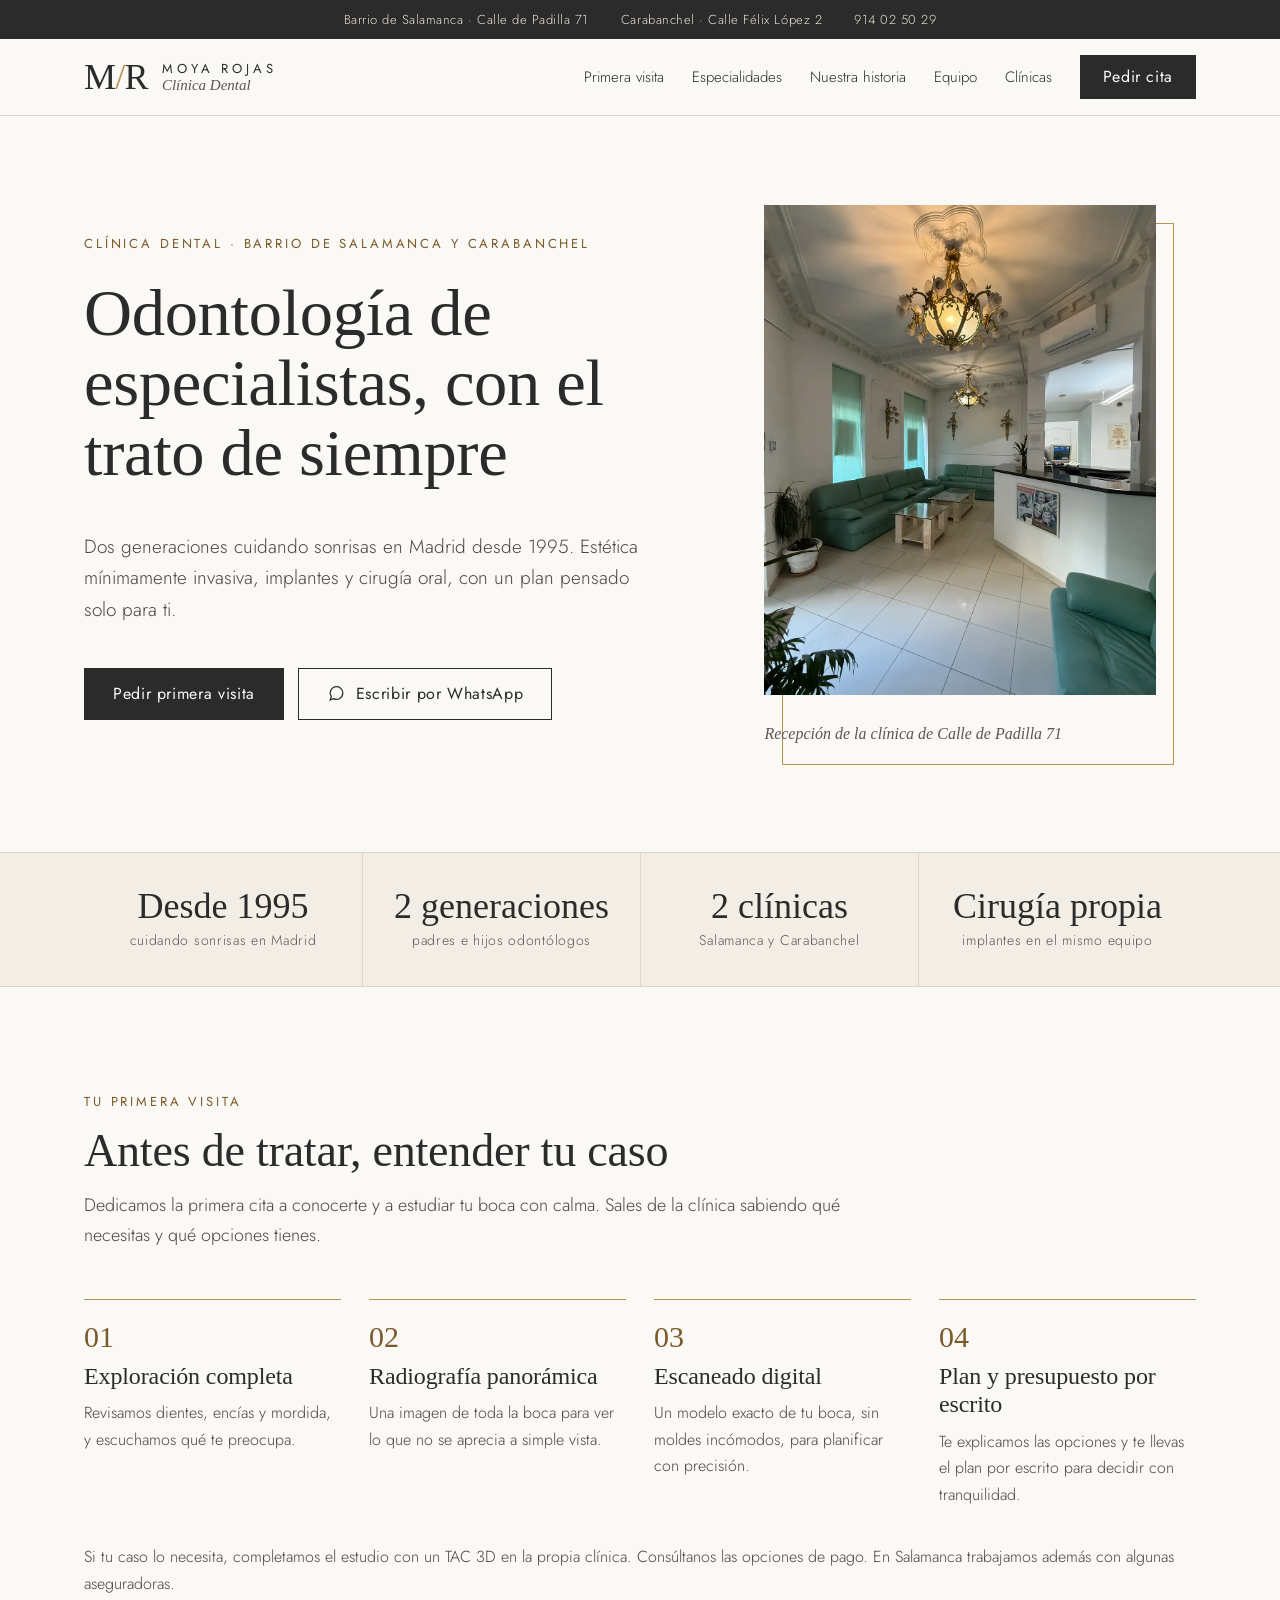
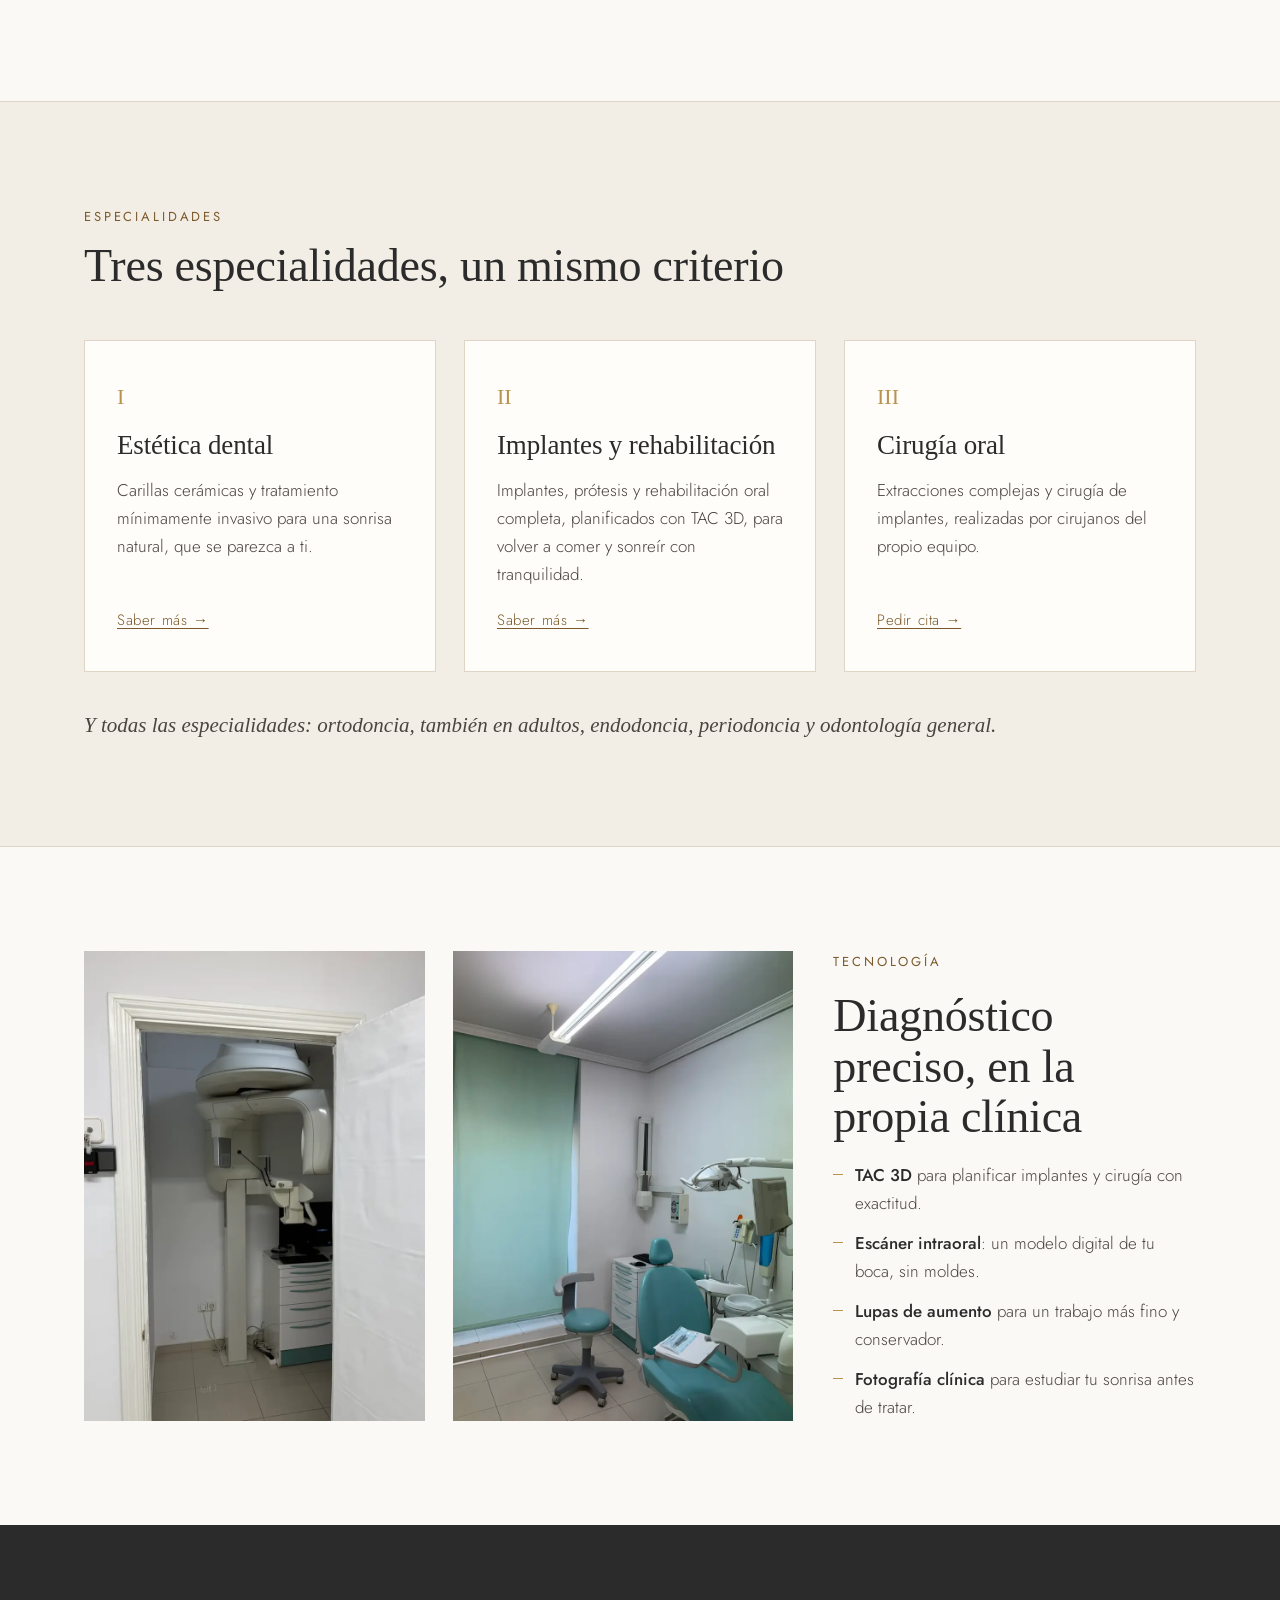
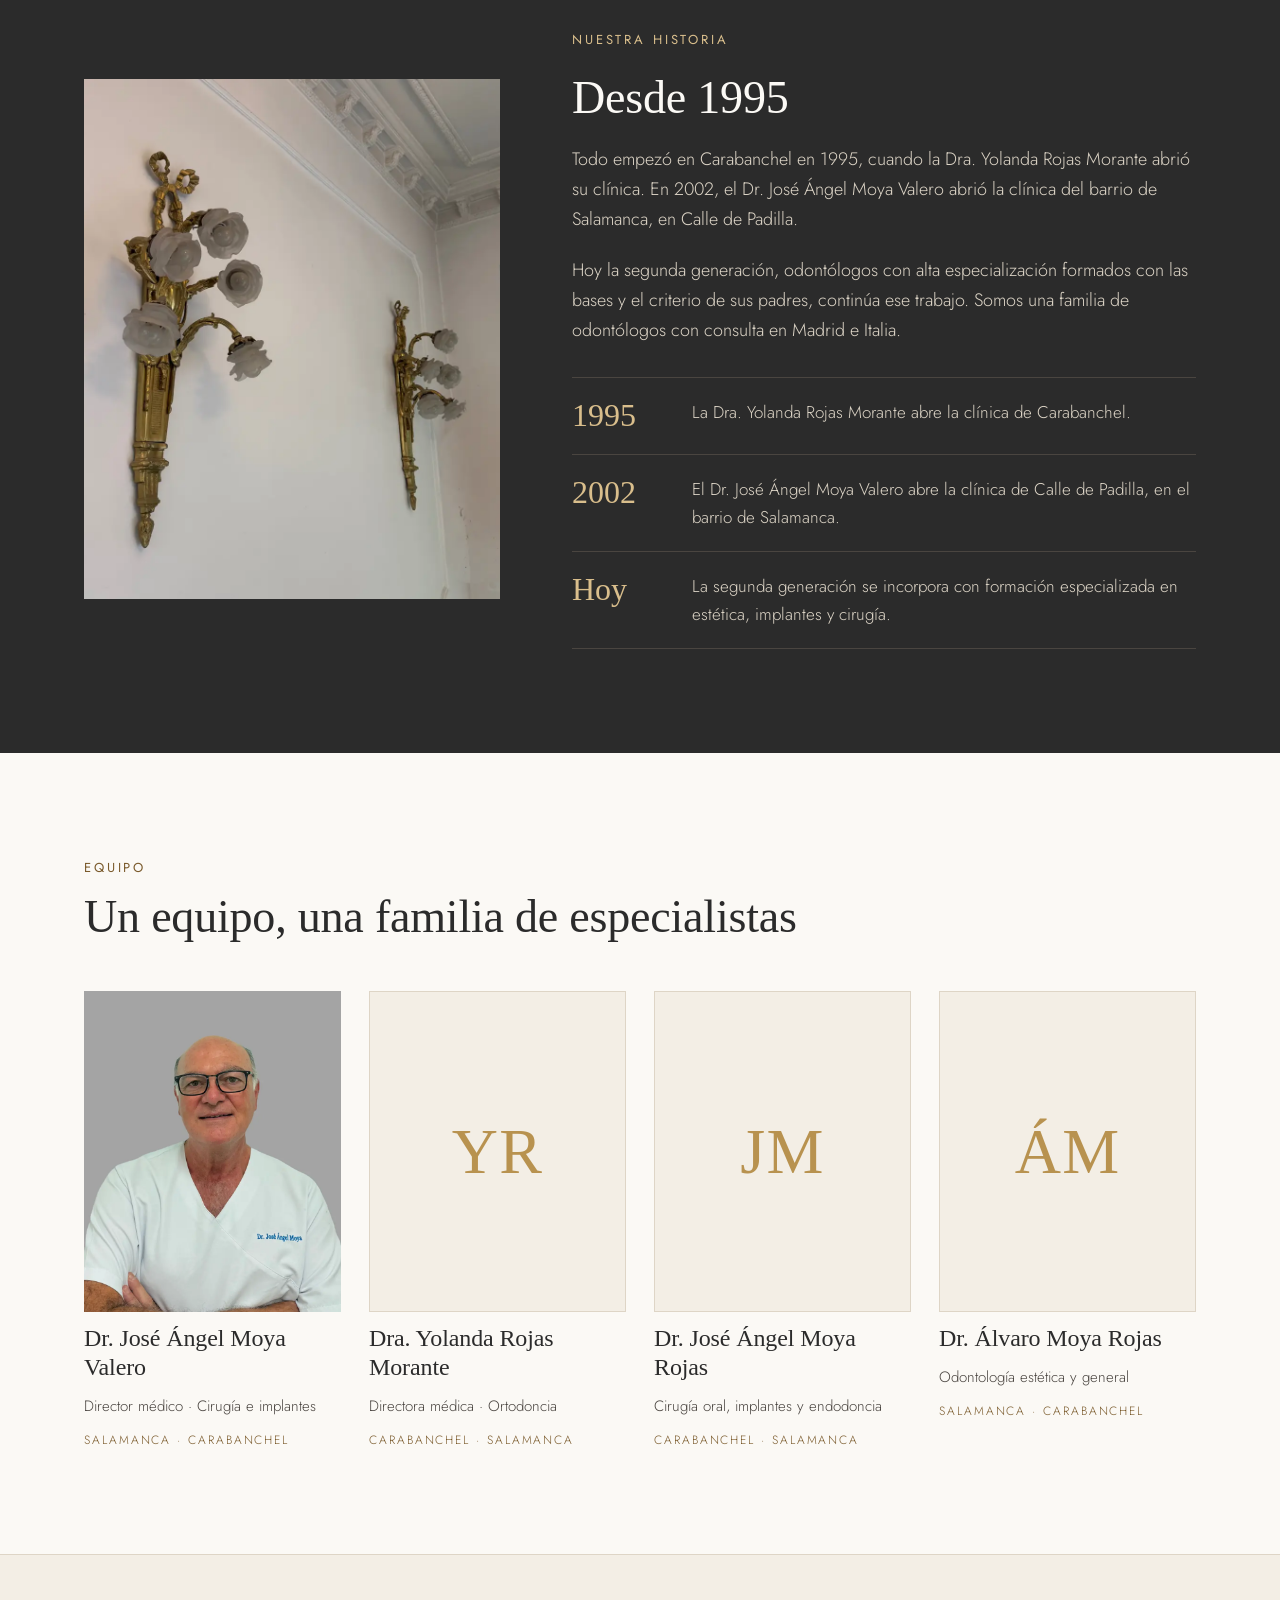
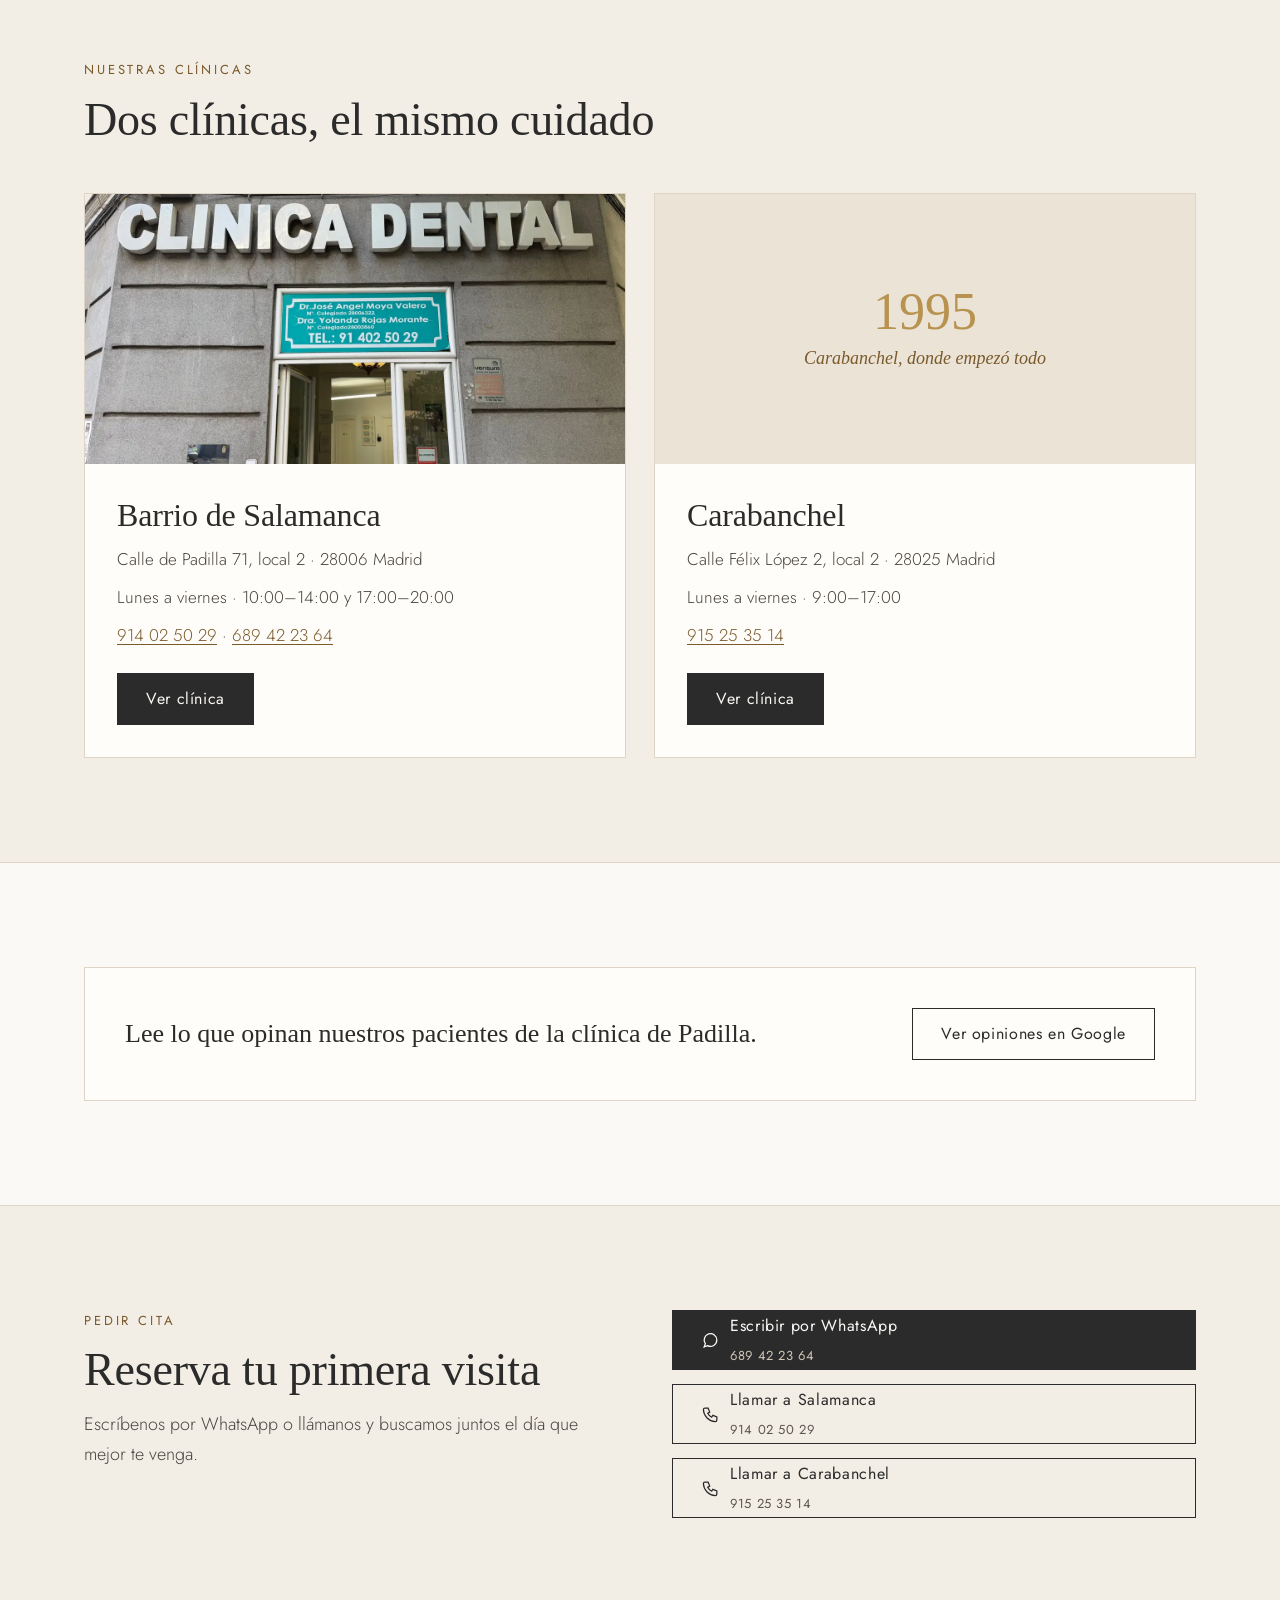
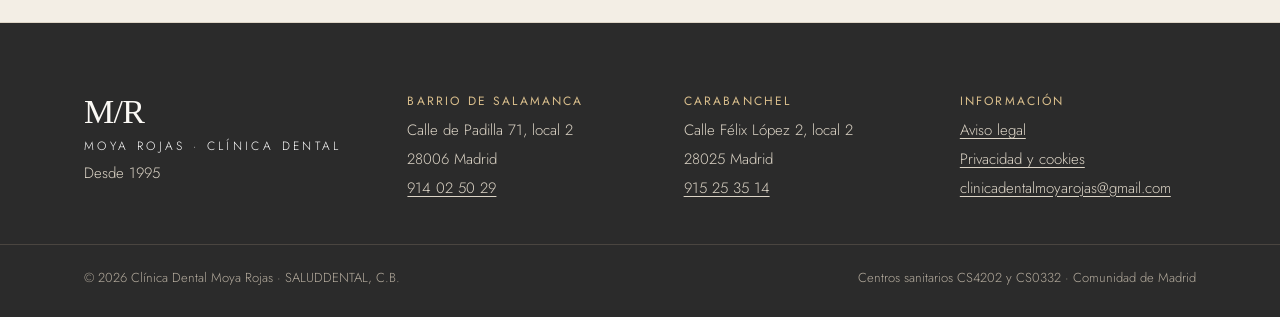
==== index.html @ 5760cc56 "Web estática de Clínica Dental Moya Rojas Portada, páginas de Salamanca y Carabanchel, aviso legal y" ====
<!doctype html>
<html lang="es">
<head>
<meta charset="utf-8">
<meta name="viewport" content="width=device-width, initial-scale=1">
<title>Clínica Dental Moya Rojas · Dentistas en el barrio de Salamanca y Carabanchel desde 1995</title>
<meta name="description" content="Clínica dental familiar en Madrid desde 1995. Estética dental mínimamente invasiva, carillas cerámicas, implantes, cirugía oral y ortodoncia también en adultos. Clínicas en Calle de Padilla 71 (barrio de Salamanca) y Calle Félix López 2 (Carabanchel).">
<link rel="canonical" href="https://www.clinicadentalmoyarojas.com/">
<meta property="og:type" content="website">
<meta property="og:title" content="Clínica Dental Moya Rojas · Desde 1995">
<meta property="og:description" content="Odontología de especialistas, con el trato de siempre. Barrio de Salamanca y Carabanchel.">
<meta property="og:image" content="https://www.clinicadentalmoyarojas.com/img/salon-padilla.webp">
<meta property="og:locale" content="es_ES">
<meta name="theme-color" content="#2B2B2B">
<link rel="icon" href="/favicon.svg" type="image/svg+xml">
<link rel="preconnect" href="https://fonts.bunny.net">
<link rel="stylesheet" href="https://fonts.bunny.net/css?family=cormorant-garamond:500,500i,600|jost:300,400,500&display=swap">
<link rel="stylesheet" href="/assets/styles.css">
<script type="application/ld+json">
{
  "@context": "https://schema.org",
  "@type": "Organization",
  "name": "Clínica Dental Moya Rojas",
  "url": "https://www.clinicadentalmoyarojas.com/",
  "email": "clinicadentalmoyarojas@gmail.com",
  "foundingDate": "1995",
  "subOrganization": [
    {
      "@type": "Dentist",
      "name": "Clínica Dental Moya Rojas · Barrio de Salamanca",
      "url": "https://www.clinicadentalmoyarojas.com/clinica-barrio-salamanca/",
      "telephone": "+34914025029",
      "address": { "@type": "PostalAddress", "streetAddress": "Calle de Padilla 71, local 2", "postalCode": "28006", "addressLocality": "Madrid", "addressCountry": "ES" },
      "openingHours": ["Mo-Fr 10:00-14:00", "Mo-Fr 17:00-20:00"]
    },
    {
      "@type": "Dentist",
      "name": "Clínica Dental Moya Rojas · Carabanchel",
      "url": "https://www.clinicadentalmoyarojas.com/clinica-carabanchel/",
      "telephone": "+34915253514",
      "address": { "@type": "PostalAddress", "streetAddress": "Calle Félix López 2, local 2", "postalCode": "28025", "addressLocality": "Madrid", "addressCountry": "ES" },
      "openingHours": "Mo-Fr 09:00-17:00"
    }
  ]
}
</script>
</head>
<body>
<a class="skip" href="#contenido">Saltar al contenido</a>

<div class="topbar">
  <div class="wrap">
    <span>Barrio de Salamanca · Calle de Padilla 71</span>
    <span>Carabanchel · Calle Félix López 2</span>
    <a href="tel:+34914025029">914 02 50 29</a>
  </div>
</div>

<header class="header">
  <div class="wrap">
    <a class="brand" href="/" aria-label="Clínica Dental Moya Rojas, inicio">
      <span class="brand__mono">M<span>/</span>R</span>
      <span class="brand__txt"><span class="brand__name">MOYA ROJAS</span><span class="brand__sub">Clínica Dental</span></span>
    </a>
    <button class="nav-toggle" aria-expanded="false" aria-controls="menu" aria-label="Abrir menú">
      <svg viewBox="0 0 24 24" fill="none" stroke="currentColor" stroke-width="1.6" aria-hidden="true"><path d="M3 7h18M3 12h18M3 17h18"/></svg>
    </button>
    <nav class="nav" id="menu" aria-label="Principal">
      <a href="#primera-visita">Primera visita</a>
      <a href="#especialidades">Especialidades</a>
      <a href="#historia">Nuestra historia</a>
      <a href="#equipo">Equipo</a>
      <a href="#clinicas">Clínicas</a>
      <a class="btn btn--dark" href="#cita">Pedir cita</a>
    </nav>
  </div>
</header>

<main id="contenido">

<section class="hero">
  <div class="wrap">
    <div class="hero__txt">
      <span class="eyebrow">Clínica dental · Barrio de Salamanca y Carabanchel</span>
      <h1>Odontología de especialistas, con el trato de siempre</h1>
      <p class="lead">Dos generaciones cuidando sonrisas en Madrid desde 1995. Estética mínimamente invasiva, implantes y cirugía oral, con un plan pensado solo para ti.</p>
      <div class="btns">
        <a class="btn btn--dark" href="#cita">Pedir primera visita</a>
        <a class="btn btn--line" href="https://wa.me/34689422364?text=Hola%2C%20quer%C3%ADa%20pedir%20cita%20en%20la%20cl%C3%ADnica." rel="noopener">
          <svg viewBox="0 0 24 24" fill="none" stroke="currentColor" stroke-width="1.6" aria-hidden="true"><path d="M20 11.5a8 8 0 0 1-11.8 7L4 20l1.5-4A8 8 0 1 1 20 11.5z"/></svg>
          Escribir por WhatsApp</a>
      </div>
    </div>
    <figure class="hero__img">
      <img src="/img/salon-padilla.webp" width="1100" height="1375" alt="Salón de espera de la clínica de Calle de Padilla, con molduras y lámpara de araña" fetchpriority="high">
      <figcaption>Recepción de la clínica de Calle de Padilla 71</figcaption>
    </figure>
  </div>
</section>

<section class="cifras" aria-label="La clínica en cifras">
  <ul>
    <li><strong>Desde 1995</strong><span>cuidando sonrisas en Madrid</span></li>
    <li><strong>2 generaciones</strong><span>padres e hijos odontólogos</span></li>
    <li><strong>2 clínicas</strong><span>Salamanca y Carabanchel</span></li>
    <li><strong>Cirugía propia</strong><span>implantes en el mismo equipo</span></li>
  </ul>
</section>

<section class="section" id="primera-visita">
  <div class="wrap">
    <div class="section-head">
      <span class="eyebrow">Tu primera visita</span>
      <h2>Antes de tratar, entender tu caso</h2>
      <p>Dedicamos la primera cita a conocerte y a estudiar tu boca con calma. Sales de la clínica sabiendo qué necesitas y qué opciones tienes.</p>
    </div>
    <ol class="pasos">
      <li><span class="num">01</span><h3>Exploración completa</h3><p>Revisamos dientes, encías y mordida, y escuchamos qué te preocupa.</p></li>
      <li><span class="num">02</span><h3>Radiografía panorámica</h3><p>Una imagen de toda la boca para ver lo que no se aprecia a simple vista.</p></li>
      <li><span class="num">03</span><h3>Escaneado digital</h3><p>Un modelo exacto de tu boca, sin moldes incómodos, para planificar con precisión.</p></li>
      <li><span class="num">04</span><h3>Plan y presupuesto por escrito</h3><p>Te explicamos las opciones y te llevas el plan por escrito para decidir con tranquilidad.</p></li>
    </ol>
    <p class="nota">Si tu caso lo necesita, completamos el estudio con un TAC 3D en la propia clínica. Consúltanos las opciones de pago. En Salamanca trabajamos además con algunas aseguradoras.</p>
  </div>
</section>

<section class="section section--crema" id="especialidades">
  <div class="wrap">
    <div class="section-head">
      <span class="eyebrow">Especialidades</span>
      <h2>Tres especialidades, un mismo criterio</h2>
    </div>
    <div class="cards">
      <article class="card">
        <span class="card__roman">I</span>
        <h3>Estética dental</h3>
        <p>Carillas cerámicas y tratamiento mínimamente invasivo para una sonrisa natural, que se parezca a ti.</p>
        <a href="/clinica-barrio-salamanca/#especialidades">Saber más →</a>
      </article>
      <article class="card">
        <span class="card__roman">II</span>
        <h3>Implantes y rehabilitación</h3>
        <p>Implantes, prótesis y rehabilitación oral completa, planificados con TAC 3D, para volver a comer y sonreír con tranquilidad.</p>
        <a href="/clinica-carabanchel/#tratamientos">Saber más →</a>
      </article>
      <article class="card">
        <span class="card__roman">III</span>
        <h3>Cirugía oral</h3>
        <p>Extracciones complejas y cirugía de implantes, realizadas por cirujanos del propio equipo.</p>
        <a href="#cita">Pedir cita →</a>
      </article>
    </div>
    <p class="mas">Y todas las especialidades: ortodoncia, también en adultos, endodoncia, periodoncia y odontología general.</p>
  </div>
</section>

<section class="section" aria-labelledby="tecno-t">
  <div class="wrap tecno">
    <img src="/img/radiologia.webp" width="900" height="1100" alt="Sala de radiología con el equipo de TAC y radiografía panorámica" loading="lazy">
    <img src="/img/gabinete-1.webp" width="900" height="1100" alt="Gabinete dental de la clínica" loading="lazy">
    <div class="tecno__txt">
      <span class="eyebrow">Tecnología</span>
      <h2 id="tecno-t">Diagnóstico preciso, en la propia clínica</h2>
      <ul>
        <li><strong>TAC 3D</strong> para planificar implantes y cirugía con exactitud.</li>
        <li><strong>Escáner intraoral</strong>: un modelo digital de tu boca, sin moldes.</li>
        <li><strong>Lupas de aumento</strong> para un trabajo más fino y conservador.</li>
        <li><strong>Fotografía clínica</strong> para estudiar tu sonrisa antes de tratar.</li>
      </ul>
    </div>
  </div>
</section>

<section class="section section--oscura" id="historia">
  <div class="wrap historia">
    <img src="/img/apliques-laton.webp" width="900" height="1100" alt="Apliques de latón en las paredes de la clínica de Padilla" loading="lazy">
    <div class="historia__txt">
      <span class="eyebrow">Nuestra historia</span>
      <h2>Desde 1995</h2>
      <p>Todo empezó en Carabanchel en 1995, cuando la Dra. Yolanda Rojas Morante abrió su clínica. En 2002, el Dr. José Ángel Moya Valero abrió la clínica del barrio de Salamanca, en Calle de Padilla.</p>
      <p>Hoy la segunda generación, odontólogos con alta especialización formados con las bases y el criterio de sus padres, continúa ese trabajo. Somos una familia de odontólogos con consulta en Madrid e Italia.</p>
      <ol class="linea-tiempo">
        <li><b>1995</b><span>La Dra. Yolanda Rojas Morante abre la clínica de Carabanchel.</span></li>
        <li><b>2002</b><span>El Dr. José Ángel Moya Valero abre la clínica de Calle de Padilla, en el barrio de Salamanca.</span></li>
        <li><b>Hoy</b><span>La segunda generación se incorpora con formación especializada en estética, implantes y cirugía.</span></li>
      </ol>
    </div>
  </div>
</section>

<section class="section" id="equipo">
  <div class="wrap">
    <div class="section-head">
      <span class="eyebrow">Equipo</span>
      <h2>Un equipo, una familia de especialistas</h2>
    </div>
    <div class="equipo">
      <article class="doctor">
        <img src="/img/dr-jose-angel-moya-valero.webp" width="800" height="1000" alt="Dr. José Ángel Moya Valero" loading="lazy">
        <h3>Dr. José Ángel Moya Valero</h3>
        <p>Director médico · Cirugía e implantes</p>
        <span class="sede">Salamanca · Carabanchel</span>
      </article>
      <article class="doctor">
        <div class="mono" role="img" aria-label="Dra. Yolanda Rojas Morante">YR</div>
        <h3>Dra. Yolanda Rojas Morante</h3>
        <p>Directora médica · Ortodoncia</p>
        <span class="sede">Carabanchel · Salamanca</span>
      </article>
      <article class="doctor">
        <div class="mono" role="img" aria-label="Dr. José Ángel Moya Rojas">JM</div>
        <h3>Dr. José Ángel Moya Rojas</h3>
        <p>Cirugía oral, implantes y endodoncia</p>
        <span class="sede">Carabanchel · Salamanca</span>
      </article>
      <article class="doctor">
        <div class="mono" role="img" aria-label="Dr. Álvaro Moya Rojas">ÁM</div>
        <h3>Dr. Álvaro Moya Rojas</h3>
        <p>Odontología estética y general</p>
        <span class="sede">Salamanca · Carabanchel</span>
      </article>
    </div>
  </div>
</section>

<section class="section section--crema" id="clinicas">
  <div class="wrap">
    <div class="section-head">
      <span class="eyebrow">Nuestras clínicas</span>
      <h2>Dos clínicas, el mismo cuidado</h2>
    </div>
    <div class="clinicas">
      <article class="clinica">
        <img src="/img/fachada-padilla.webp" width="1300" height="650" alt="Fachada de la clínica de Calle de Padilla 71" loading="lazy">
        <div class="clinica__body">
          <h3>Barrio de Salamanca</h3>
          <p>Calle de Padilla 71, local 2 · 28006 Madrid</p>
          <p>Lunes a viernes · 10:00–14:00 y 17:00–20:00</p>
          <p><a href="tel:+34914025029">914 02 50 29</a> · <a href="tel:+34689422364">689 42 23 64</a></p>
          <div class="btns"><a class="btn btn--dark" href="/clinica-barrio-salamanca/">Ver clínica</a></div>
        </div>
      </article>
      <article class="clinica">
        <div class="clinica__ph" role="img" aria-label="Clínica de Carabanchel"><b>1995</b><span>Carabanchel, donde empezó todo</span></div>
        <div class="clinica__body">
          <h3>Carabanchel</h3>
          <p>Calle Félix López 2, local 2 · 28025 Madrid</p>
          <p>Lunes a viernes · 9:00–17:00</p>
          <p><a href="tel:+34915253514">915 25 35 14</a></p>
          <div class="btns"><a class="btn btn--dark" href="/clinica-carabanchel/">Ver clínica</a></div>
        </div>
      </article>
    </div>
  </div>
</section>

<section class="section" aria-labelledby="resenas-t">
  <div class="wrap">
    <div class="resenas">
      <p id="resenas-t">Lee lo que opinan nuestros pacientes de la clínica de Padilla.</p>
      <a class="btn btn--line" href="https://maps.app.goo.gl/qJwNN11t3bRtJZpa8" rel="noopener">Ver opiniones en Google</a>
    </div>
  </div>
</section>

<section class="section section--crema" id="cita">
  <div class="wrap cita">
    <div class="section-head" style="margin-bottom:0">
      <span class="eyebrow">Pedir cita</span>
      <h2>Reserva tu primera visita</h2>
      <p>Escríbenos por WhatsApp o llámanos y buscamos juntos el día que mejor te venga.</p>
    </div>
    <div class="cita__opciones">
      <a class="btn btn--dark" href="https://wa.me/34689422364?text=Hola%2C%20quer%C3%ADa%20pedir%20cita%20en%20la%20cl%C3%ADnica." rel="noopener">
        <svg viewBox="0 0 24 24" fill="none" stroke="currentColor" stroke-width="1.6" aria-hidden="true"><path d="M20 11.5a8 8 0 0 1-11.8 7L4 20l1.5-4A8 8 0 1 1 20 11.5z"/></svg>
        <span>Escribir por WhatsApp<small style="color:#CFC7B8">689 42 23 64</small></span></a>
      <a class="btn btn--line" href="tel:+34914025029">
        <svg viewBox="0 0 24 24" fill="none" stroke="currentColor" stroke-width="1.6" aria-hidden="true"><path d="M5 4h4l2 5-2.5 1.5a11 11 0 0 0 5 5L15 13l5 2v4a2 2 0 0 1-2 2A16 16 0 0 1 3 6a2 2 0 0 1 2-2"/></svg>
        <span>Llamar a Salamanca<small>914 02 50 29</small></span></a>
      <a class="btn btn--line" href="tel:+34915253514">
        <svg viewBox="0 0 24 24" fill="none" stroke="currentColor" stroke-width="1.6" aria-hidden="true"><path d="M5 4h4l2 5-2.5 1.5a11 11 0 0 0 5 5L15 13l5 2v4a2 2 0 0 1-2 2A16 16 0 0 1 3 6a2 2 0 0 1 2-2"/></svg>
        <span>Llamar a Carabanchel<small>915 25 35 14</small></span></a>
    </div>
  </div>
</section>

</main>

<footer class="footer">
  <div class="wrap">
    <div>
      <p class="brand__mono">M/R</p>
      <p style="letter-spacing:.28em;font-size:12px;color:#fff;margin-top:8px">MOYA ROJAS · CLÍNICA DENTAL</p>
      <p>Desde 1995</p>
    </div>
    <div>
      <h2>Barrio de Salamanca</h2>
      <p>Calle de Padilla 71, local 2</p>
      <p>28006 Madrid</p>
      <p><a href="tel:+34914025029">914 02 50 29</a></p>
    </div>
    <div>
      <h2>Carabanchel</h2>
      <p>Calle Félix López 2, local 2</p>
      <p>28025 Madrid</p>
      <p><a href="tel:+34915253514">915 25 35 14</a></p>
    </div>
    <div>
      <h2>Información</h2>
      <p><a href="/aviso-legal/">Aviso legal</a></p>
      <p><a href="/privacidad/">Privacidad y cookies</a></p>
      <p><a href="mailto:clinicadentalmoyarojas@gmail.com">clinicadentalmoyarojas@gmail.com</a></p>
    </div>
  </div>
  <div class="footer__legal"><div class="wrap"><span>© 2026 Clínica Dental Moya Rojas · SALUDDENTAL, C.B.</span><span>Centros sanitarios CS4202 y CS0332 · Comunidad de Madrid</span></div></div>
</footer>

<nav class="mbar" aria-label="Contacto rápido">
  <a href="tel:+34914025029"><svg viewBox="0 0 24 24" fill="none" stroke="currentColor" stroke-width="1.6" aria-hidden="true"><path d="M5 4h4l2 5-2.5 1.5a11 11 0 0 0 5 5L15 13l5 2v4a2 2 0 0 1-2 2A16 16 0 0 1 3 6a2 2 0 0 1 2-2"/></svg>Llamar</a>
  <a href="https://wa.me/34689422364?text=Hola%2C%20quer%C3%ADa%20pedir%20cita%20en%20la%20cl%C3%ADnica." rel="noopener"><svg viewBox="0 0 24 24" fill="none" stroke="currentColor" stroke-width="1.6" aria-hidden="true"><path d="M20 11.5a8 8 0 0 1-11.8 7L4 20l1.5-4A8 8 0 1 1 20 11.5z"/></svg>WhatsApp</a>
  <a class="mbar__cita" href="#cita">Pedir cita</a>
</nav>

<script src="/assets/site.js" defer></script>
</body>
</html>
---- assets/styles.css ----
/* Clínica Dental Moya Rojas — hoja de estilos */
:root {
  --blanco: #FBF9F5;
  --crema: #F3EEE5;
  --crema-2: #EAE3D6;
  --linea: #DED5C6;
  --ocre: #B8924F;
  --ocre-osc: #7A5A2B;
  --ocre-claro: #D9BE8C;
  --antracita: #2B2B2B;
  --texto: #2B2B2B;
  --texto-2: #4A4540;
  --texto-3: #5C5650;
  --serif: "Cormorant Garamond", Georgia, "Times New Roman", serif;
  --sans: "Jost", "Helvetica Neue", Arial, sans-serif;
  --max: 1240px;
}

*, *::before, *::after { box-sizing: border-box; }
html { scroll-behavior: smooth; -webkit-text-size-adjust: 100%; }
body {
  margin: 0;
  background: var(--blanco);
  color: var(--texto);
  font-family: var(--sans);
  font-weight: 300;
  font-size: 17px;
  line-height: 1.65;
}
img { max-width: 100%; height: auto; display: block; }
a { color: var(--ocre-osc); text-underline-offset: 3px; }
a:hover { color: var(--antracita); }
:focus-visible { outline: 2px solid var(--ocre-osc); outline-offset: 3px; }
.sr-only { position: absolute; width: 1px; height: 1px; overflow: hidden; clip: rect(0 0 0 0); white-space: nowrap; }
.skip { position: absolute; left: -999px; top: 8px; background: var(--antracita); color: var(--blanco); padding: 8px 14px; z-index: 50; }
.skip:focus { left: 8px; }

.wrap { max-width: var(--max); margin: 0 auto; padding: 0 5%; }
.section { padding: 104px 0; }
.section--crema { background: var(--crema); border-top: 1px solid var(--linea); border-bottom: 1px solid var(--linea); }
.section--oscura { background: var(--antracita); color: #E9E2D5; }

.eyebrow {
  display: inline-block;
  font-size: 13px;
  letter-spacing: .22em;
  text-transform: uppercase;
  color: var(--ocre-osc);
  font-weight: 400;
}
.section--oscura .eyebrow { color: var(--ocre-claro); }
h1, h2, h3 { font-family: var(--serif); font-weight: 500; margin: 0; letter-spacing: -.005em; }
h1 { font-size: clamp(40px, 5.2vw, 70px); line-height: 1.05; }
h2 { font-size: clamp(32px, 3.6vw, 50px); line-height: 1.1; }
h3 { font-size: 27px; line-height: 1.2; }
.lead { font-size: 19px; color: var(--texto-2); max-width: 36em; }
.section-head { display: flex; flex-direction: column; gap: 14px; max-width: 780px; margin-bottom: 48px; }
.section-head p { margin: 0; color: var(--texto-2); font-size: 18px; }
.filete { width: 56px; height: 1px; background: var(--ocre); border: 0; margin: 0; }

/* Botones */
.btn {
  display: inline-flex; align-items: center; justify-content: center; gap: 10px;
  min-height: 52px; padding: 0 28px;
  font: inherit; font-size: 16px; font-weight: 400; letter-spacing: .04em;
  text-decoration: none; border: 1px solid var(--antracita); cursor: pointer;
}
.btn--dark { background: var(--antracita); color: var(--blanco); }
.btn--dark:hover { background: #000; color: var(--blanco); }
.btn--line { background: transparent; color: var(--antracita); }
.btn--line:hover { background: var(--antracita); color: var(--blanco); }
.btn--ocre { background: var(--ocre); border-color: var(--ocre); color: #1E1E1E; }
.btn--ocre:hover { background: var(--ocre-claro); color: #1E1E1E; }
.btn svg { width: 19px; height: 19px; flex: none; }
.btns { display: flex; flex-wrap: wrap; gap: 14px; }

/* Cabecera */
.topbar { background: var(--antracita); color: #E9E2D5; font-size: 13px; letter-spacing: .04em; }
.topbar .wrap { display: flex; flex-wrap: wrap; justify-content: center; gap: 6px 32px; padding-top: 9px; padding-bottom: 9px; }
.topbar a { color: #E9E2D5; text-decoration: none; }
.header { position: sticky; top: 0; z-index: 20; background: rgba(251, 249, 245, .96); backdrop-filter: blur(6px); border-bottom: 1px solid var(--linea); }
.header .wrap { display: flex; align-items: center; justify-content: space-between; gap: 20px; padding-top: 16px; padding-bottom: 16px; }
.brand { display: flex; align-items: center; gap: 14px; text-decoration: none; color: var(--antracita); }
.brand__mono { font-family: var(--serif); font-size: 36px; font-weight: 500; line-height: 1; letter-spacing: -.02em; }
.brand__mono span { color: var(--ocre); }
.brand__txt { display: flex; flex-direction: column; line-height: 1.2; }
.brand__name { font-size: 13px; letter-spacing: .3em; font-weight: 400; }
.brand__sub { font-family: var(--serif); font-style: italic; font-size: 15px; color: var(--texto-3); }
.nav { display: flex; align-items: center; gap: 6px 28px; font-size: 15px; }
.nav a { color: var(--antracita); text-decoration: none; }
.nav a:hover, .nav a[aria-current="page"] { color: var(--ocre-osc); }
.nav .btn { min-height: 44px; padding: 0 22px; color: var(--blanco); }
.nav-toggle { display: none; background: none; border: 1px solid var(--linea); min-width: 46px; min-height: 46px; cursor: pointer; color: var(--antracita); }
.nav-toggle svg { width: 22px; height: 22px; }

/* Portada */
.hero { padding: 72px 0 88px; }
.hero .wrap { display: grid; grid-template-columns: 1.1fr .9fr; gap: 64px; align-items: center; }
.hero__txt { display: flex; flex-direction: column; gap: 24px; }
.hero__img { position: relative; }
.hero__img img { width: 100%; aspect-ratio: 4 / 5; object-fit: cover; }
.hero__img::after { content: ""; position: absolute; inset: 18px -18px -18px 18px; border: 1px solid var(--ocre); z-index: -1; }
.hero__img figcaption { margin-top: 26px; font-family: var(--serif); font-style: italic; font-size: 16px; color: var(--texto-3); }

.cifras { background: var(--crema); border-top: 1px solid var(--linea); border-bottom: 1px solid var(--linea); }
.cifras ul { list-style: none; margin: 0 auto; padding: 0 5%; max-width: var(--max); display: grid; grid-template-columns: repeat(4, 1fr); }
.cifras li { padding: 34px 16px; text-align: center; display: flex; flex-direction: column; gap: 2px; }
.cifras li + li { border-left: 1px solid var(--linea); }
.cifras strong { font-family: var(--serif); font-weight: 500; font-size: 36px; line-height: 1.1; }
.cifras span { font-size: 14px; color: var(--texto-3); letter-spacing: .05em; }

.pasos { list-style: none; margin: 0; padding: 0; display: grid; grid-template-columns: repeat(4, 1fr); gap: 28px; }
.pasos li { border-top: 1px solid var(--ocre); padding-top: 22px; display: flex; flex-direction: column; gap: 10px; }
.pasos .num { font-family: var(--serif); font-size: 30px; color: var(--ocre-osc); line-height: 1; }
.pasos h3 { font-size: 24px; }
.pasos p { margin: 0; color: var(--texto-2); font-size: 16px; }
.nota { margin: 36px 0 0; color: var(--texto-2); font-size: 16px; }

.cards { display: grid; grid-template-columns: repeat(3, 1fr); gap: 28px; }
.cards--4 { grid-template-columns: repeat(4, 1fr); }
.card { background: #FFFDF9; border: 1px solid var(--linea); padding: 38px 32px; display: flex; flex-direction: column; gap: 14px; }
.card__roman { font-family: var(--serif); font-size: 22px; color: var(--ocre); }
.card p { margin: 0; color: var(--texto-2); }
.card a { margin-top: auto; padding-top: 6px; font-size: 15px; letter-spacing: .04em; }
.mas { margin: 36px 0 0; font-family: var(--serif); font-style: italic; font-size: 21px; color: var(--texto-2); }

.tecno { display: grid; grid-template-columns: 1fr 1fr 1.1fr; gap: 28px; align-items: stretch; }
.tecno img { width: 100%; height: 100%; object-fit: cover; aspect-ratio: 4 / 5; }
.tecno__txt { display: flex; flex-direction: column; gap: 18px; justify-content: center; padding-left: 12px; }
.tecno__txt ul { list-style: none; margin: 0; padding: 0; display: flex; flex-direction: column; gap: 12px; }
.tecno__txt li { padding-left: 22px; position: relative; color: var(--texto-2); }
.tecno__txt li::before { content: ""; position: absolute; left: 0; top: .78em; width: 10px; height: 1px; background: var(--ocre); }
.tecno__txt strong { font-weight: 500; color: var(--antracita); }

.historia { display: grid; grid-template-columns: .8fr 1.2fr; gap: 72px; align-items: center; }
.historia img { width: 100%; aspect-ratio: 4 / 5; object-fit: cover; }
.historia__txt { display: flex; flex-direction: column; gap: 22px; }
.historia__txt p { margin: 0; font-size: 18px; color: #DCD4C6; }
.historia h2 { color: var(--blanco); }
.linea-tiempo { list-style: none; margin: 10px 0 0; padding: 0; }
.linea-tiempo li { display: flex; gap: 28px; padding: 20px 0; border-top: 1px solid #4A4540; }
.linea-tiempo li:last-child { border-bottom: 1px solid #4A4540; }
.linea-tiempo b { font-family: var(--serif); font-weight: 500; font-size: 32px; color: var(--ocre-claro); min-width: 92px; line-height: 1.1; }
.linea-tiempo span { color: #DCD4C6; }

.equipo { display: grid; grid-template-columns: repeat(4, 1fr); gap: 28px; }
.doctor { display: flex; flex-direction: column; gap: 12px; }
.doctor img, .doctor .mono { width: 100%; aspect-ratio: 4 / 5; object-fit: cover; object-position: top; }
.mono { display: flex; align-items: center; justify-content: center; background: var(--crema); border: 1px solid var(--linea); font-family: var(--serif); font-size: 64px; color: var(--ocre); letter-spacing: .02em; }
.doctor h3 { font-size: 24px; }
.doctor p { margin: 0; color: var(--texto-2); font-size: 15px; }
.doctor .sede { font-size: 12px; letter-spacing: .16em; text-transform: uppercase; color: var(--ocre-osc); }

.clinicas { display: grid; grid-template-columns: 1fr 1fr; gap: 28px; }
.clinica { background: #FFFDF9; border: 1px solid var(--linea); display: flex; flex-direction: column; }
.clinica img, .clinica .clinica__ph { width: 100%; aspect-ratio: 2 / 1; object-fit: cover; }
.clinica__ph { display: flex; flex-direction: column; align-items: center; justify-content: center; gap: 6px; background: var(--crema-2); color: var(--ocre-osc); font-family: var(--serif); }
.clinica__ph b { font-weight: 500; font-size: 52px; line-height: 1; color: var(--ocre); }
.clinica__ph span { font-style: italic; font-size: 18px; }
.clinica__body { padding: 32px; display: flex; flex-direction: column; gap: 10px; flex: 1; }
.clinica__body h3 { font-size: 32px; }
.clinica__body p { margin: 0; color: var(--texto-2); }
.clinica__body .btns { margin-top: auto; padding-top: 14px; }

.cita { display: grid; grid-template-columns: 1fr 1fr; gap: 64px; align-items: start; }
.cita__opciones { display: flex; flex-direction: column; gap: 14px; }
.cita__opciones .btn { justify-content: flex-start; width: 100%; min-height: 60px; }
.cita__opciones small { display: block; font-size: 13px; color: var(--texto-3); margin-top: 6px; }

.resenas { display: flex; flex-wrap: wrap; align-items: center; justify-content: space-between; gap: 24px; background: #FFFDF9; border: 1px solid var(--linea); padding: 40px; }
.resenas p { margin: 0; font-family: var(--serif); font-size: 26px; line-height: 1.3; max-width: 30em; }

/* Página de clínica */
.page-hero { padding: 64px 0 72px; }
.page-hero .wrap { display: grid; grid-template-columns: 1.2fr .8fr; gap: 56px; align-items: stretch; }
.page-hero__txt { display: flex; flex-direction: column; gap: 22px; justify-content: center; }
.ficha { background: #FFFDF9; border: 1px solid var(--linea); padding: 34px; display: flex; flex-direction: column; gap: 20px; }
.ficha dt { font-size: 12px; letter-spacing: .18em; text-transform: uppercase; color: var(--ocre-osc); }
.ficha dd { margin: 4px 0 0; }
.ficha dl { margin: 0; display: flex; flex-direction: column; gap: 18px; }
.ficha .big { font-size: 22px; }
.banner img { width: 100%; aspect-ratio: 21 / 8; object-fit: cover; }
.galeria { display: grid; grid-template-columns: repeat(3, 1fr); gap: 16px; }
.galeria img { width: 100%; aspect-ratio: 4 / 5; object-fit: cover; }
.mapa { display: grid; grid-template-columns: 1fr 1.4fr; gap: 48px; align-items: center; }
.mapa__ph { min-height: 320px; background: var(--crema-2); display: flex; align-items: center; justify-content: center; text-align: center; padding: 32px; border: 1px solid var(--linea); }
.mapa__ph a { font-size: 18px; }
.breadcrumb { font-size: 14px; color: var(--texto-3); }
.breadcrumb a { color: var(--texto-3); }

/* Carabanchel: letra algo mayor */
.page--carabanchel { font-size: 18px; }
.page--carabanchel .lead { font-size: 20px; }

/* Textos legales */
.legal { max-width: 820px; margin: 0 auto; padding: 64px 5% 96px; }
.legal h1 { font-size: clamp(36px, 4vw, 52px); margin-bottom: 28px; }
.legal h2 { font-size: 28px; margin: 40px 0 12px; }
.legal p, .legal li { color: var(--texto-2); }
.legal table { width: 100%; border-collapse: collapse; margin: 12px 0; font-size: 15px; }
.legal th, .legal td { text-align: left; padding: 10px 12px; border-bottom: 1px solid var(--linea); vertical-align: top; }
.legal th { font-weight: 500; color: var(--antracita); background: var(--crema); }
.legal .upd { font-style: italic; font-size: 15px; margin-top: 40px; }

/* Pie */
.footer { background: var(--antracita); color: #DCD4C6; font-size: 15px; }
.footer .wrap { display: grid; grid-template-columns: 1.2fr 1fr 1fr 1fr; gap: 40px; padding-top: 72px; padding-bottom: 40px; }
.footer a { color: #DCD4C6; }
.footer h2 { font-family: var(--sans); font-size: 12px; letter-spacing: .18em; text-transform: uppercase; color: var(--ocre-claro); font-weight: 400; margin-bottom: 10px; }
.footer p { margin: 0 0 4px; }
.footer .brand__mono { color: var(--blanco); font-size: 34px; }
.footer__legal { border-top: 1px solid #4A4540; }
.footer__legal .wrap { display: flex; flex-wrap: wrap; gap: 8px 28px; justify-content: space-between; padding-top: 22px; padding-bottom: 28px; font-size: 13px; color: #B5AC9E; grid-template-columns: none; }
.footer__legal a { color: #B5AC9E; }

/* Barra fija móvil */
.mbar { display: none; position: fixed; left: 0; right: 0; bottom: 0; z-index: 30; background: var(--antracita); border-top: 1px solid #4A4540; padding-bottom: env(safe-area-inset-bottom); }
.mbar a { flex: 1 1 0; display: flex; align-items: center; justify-content: center; gap: 8px; min-height: 58px; color: var(--blanco); text-decoration: none; font-size: 15px; }
.mbar a + a { border-left: 1px solid #4A4540; }
.mbar a.mbar__cita { background: var(--ocre); color: #1E1E1E; border-left: 0; }
.mbar svg { width: 18px; height: 18px; }

/* Responsive */
@media (max-width: 1080px) {
  .cards--4, .equipo { grid-template-columns: repeat(2, 1fr); }
  .pasos { grid-template-columns: repeat(2, 1fr); }
  .tecno { grid-template-columns: 1fr 1fr; }
  .tecno__txt { grid-column: 1 / -1; padding-left: 0; }
  .footer .wrap { grid-template-columns: 1fr 1fr; }
}
@media (max-width: 860px) {
  .nav-toggle { display: inline-flex; align-items: center; justify-content: center; }
  .nav { display: none; position: absolute; left: 0; right: 0; top: 100%; background: var(--blanco); border-bottom: 1px solid var(--linea); flex-direction: column; align-items: stretch; padding: 8px 5% 20px; gap: 0; }
  .nav.is-open { display: flex; }
  .nav a { padding: 14px 0; border-bottom: 1px solid var(--linea); font-size: 17px; }
  .nav .btn { margin-top: 14px; border-bottom: 1px solid var(--antracita); }
  .header .wrap { position: relative; }
  .hero .wrap, .page-hero .wrap, .historia, .cita, .mapa, .clinicas { grid-template-columns: 1fr; }
  .hero { padding-top: 40px; }
  .hero__img::after { inset: 12px -10px -12px 10px; }
  .cards { grid-template-columns: 1fr; }
  .cifras ul { grid-template-columns: 1fr 1fr; }
  .cifras li:nth-child(3) { border-left: 0; }
  .cifras li:nth-child(n+3) { border-top: 1px solid var(--linea); }
  .galeria { grid-template-columns: 1fr 1fr; }
  .section { padding: 72px 0; }
  .topbar { display: none; }
  .mbar { display: flex; }
  body { padding-bottom: 58px; }
}
@media (max-width: 560px) {
  body { font-size: 16px; }
  .page--carabanchel { font-size: 17px; }
  .pasos, .cards--4 { grid-template-columns: 1fr; }
  .equipo { grid-template-columns: 1fr 1fr; gap: 24px 16px; }
  .doctor h3 { font-size: 20px; }
  .doctor p { font-size: 14px; }
  .mono { font-size: 44px; }
  .tecno { grid-template-columns: 1fr; }
  .footer .wrap { grid-template-columns: 1fr; }
  .brand__mono { font-size: 30px; }
  .btns .btn { width: 100%; }
  .resenas { padding: 28px; }
  .cifras strong { font-size: 28px; }
}
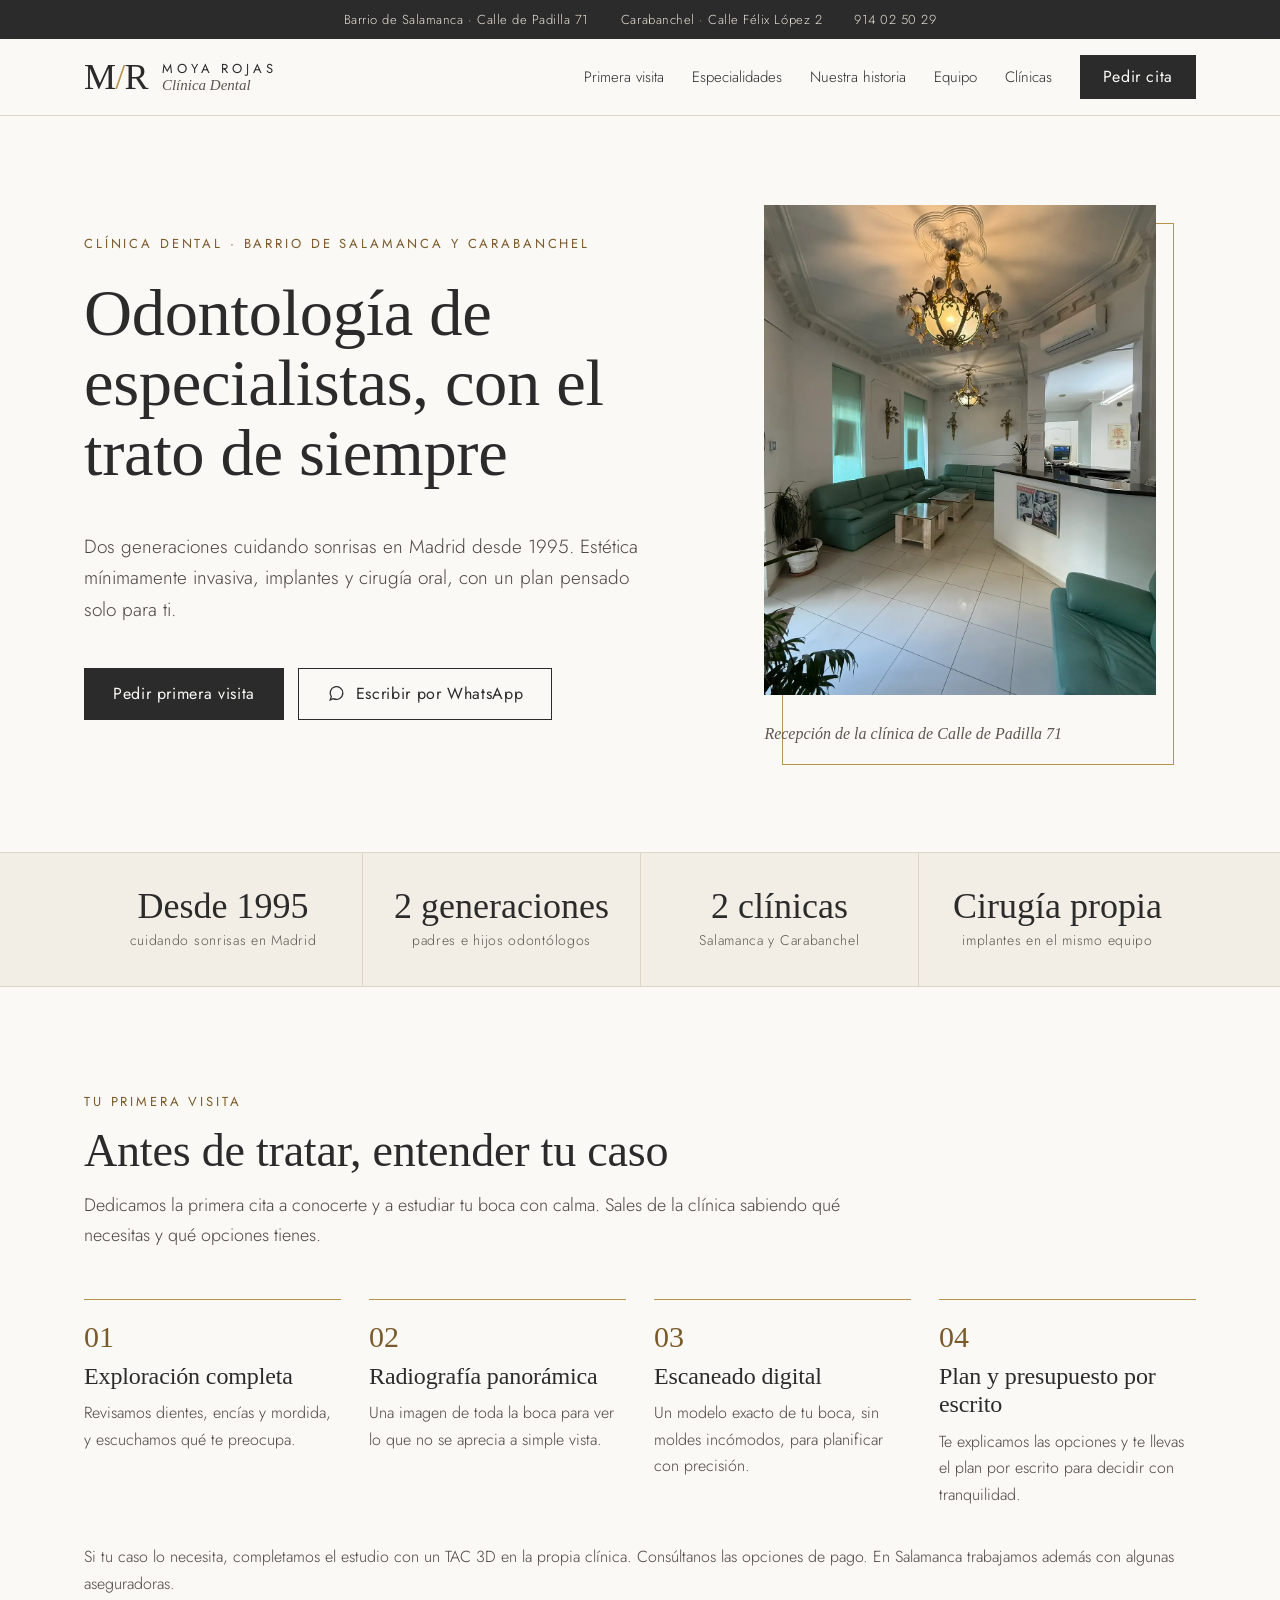
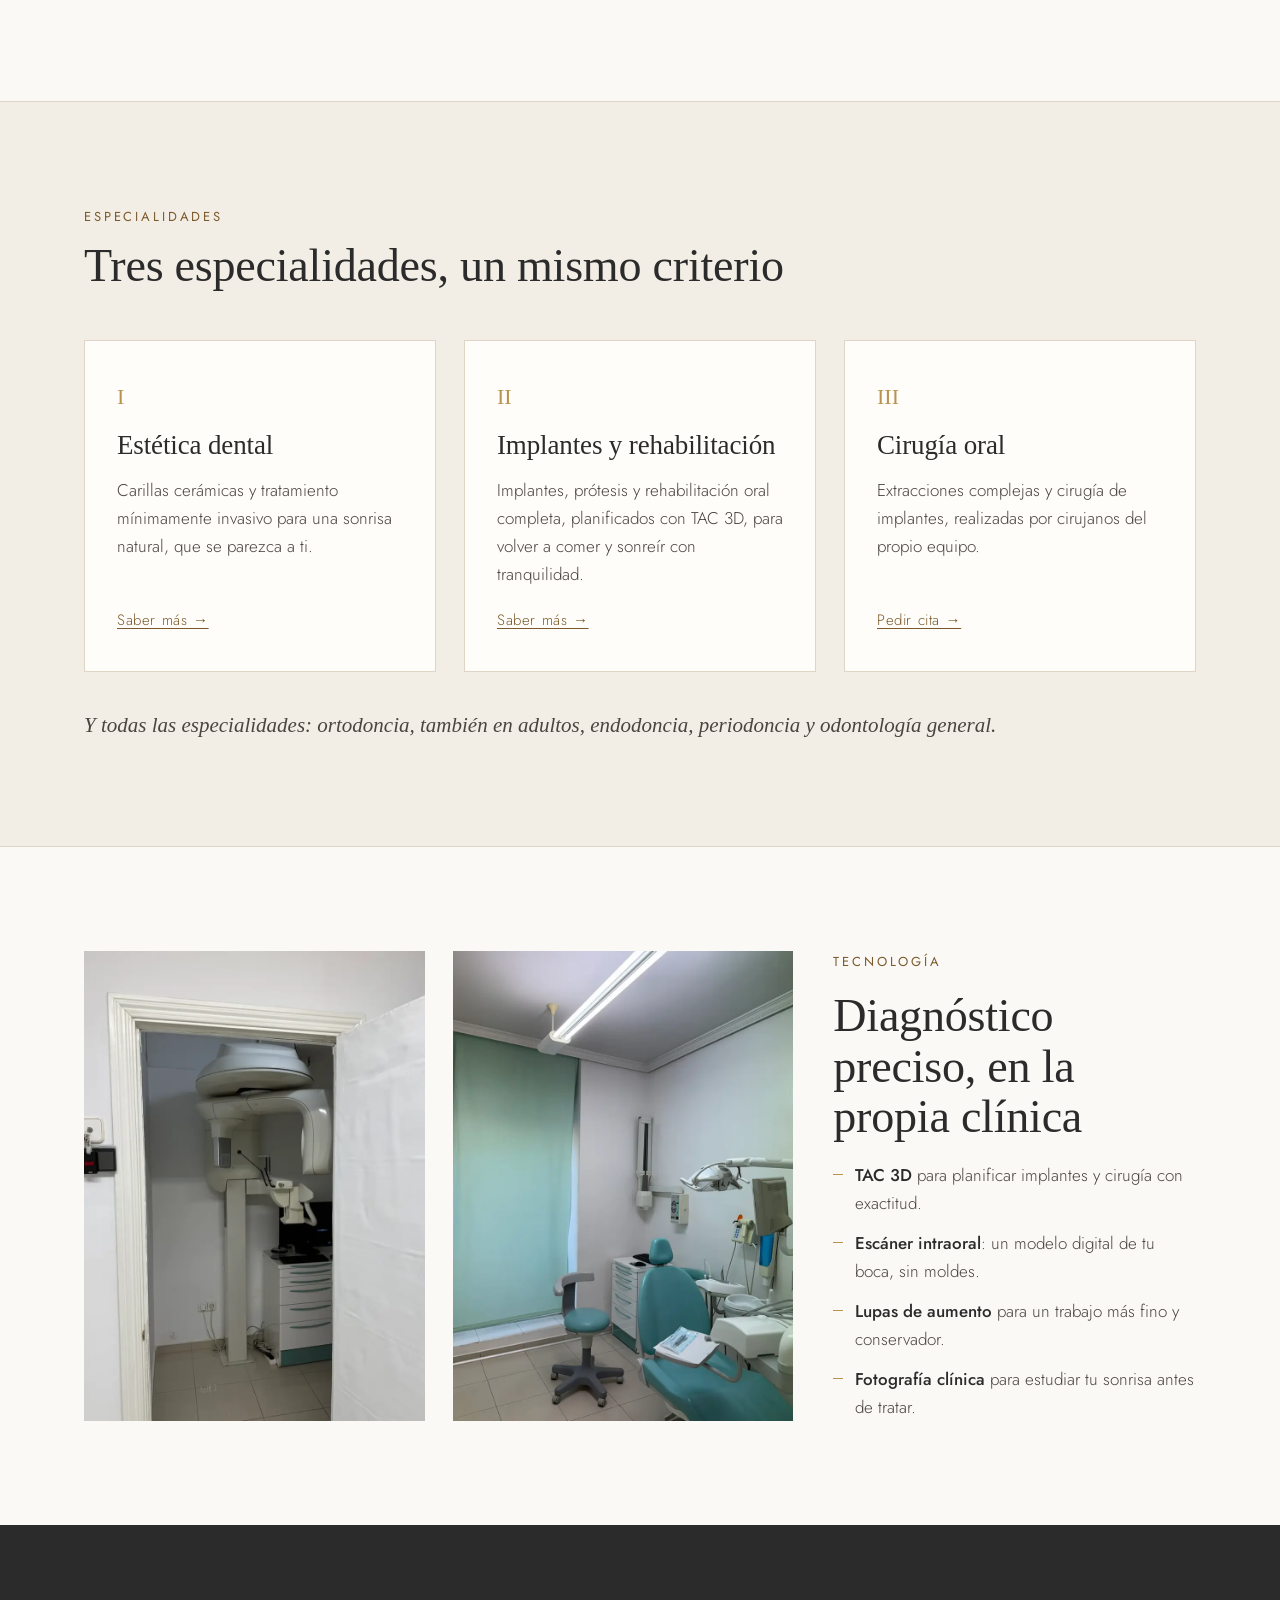
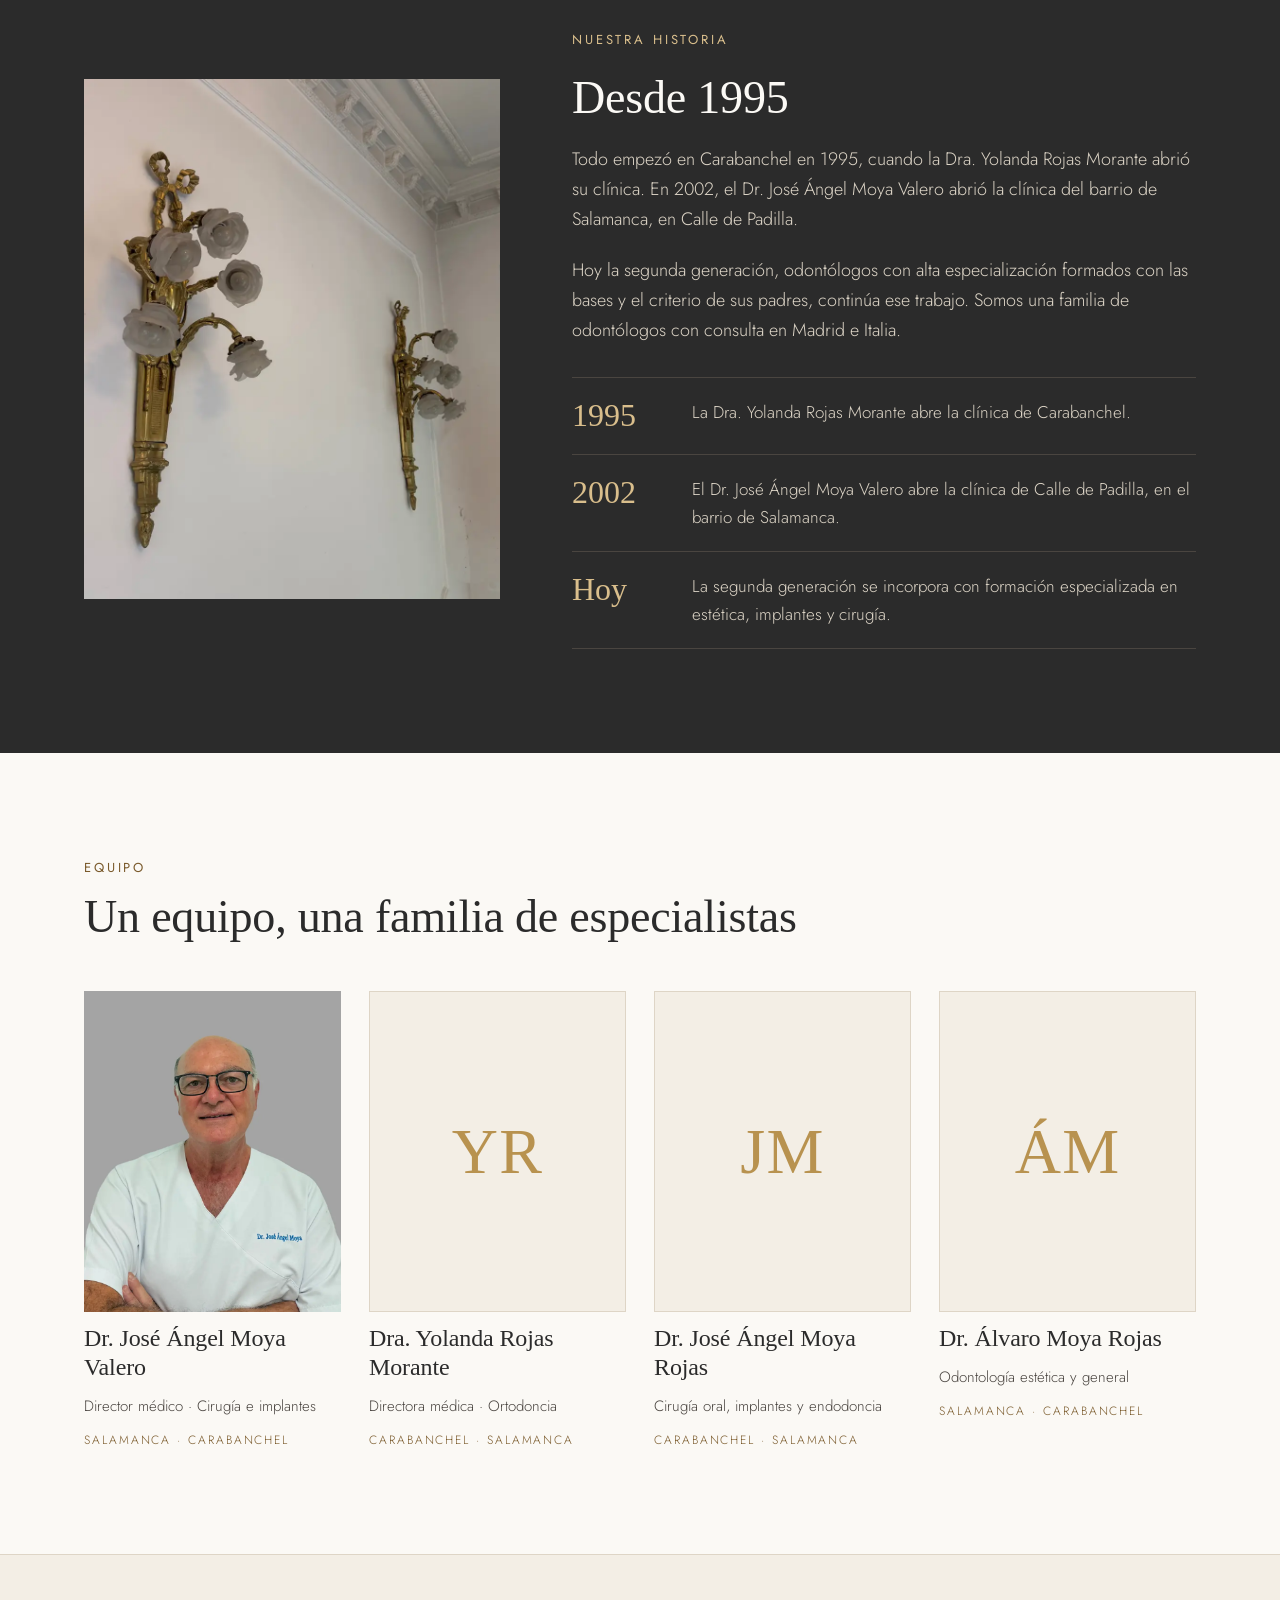
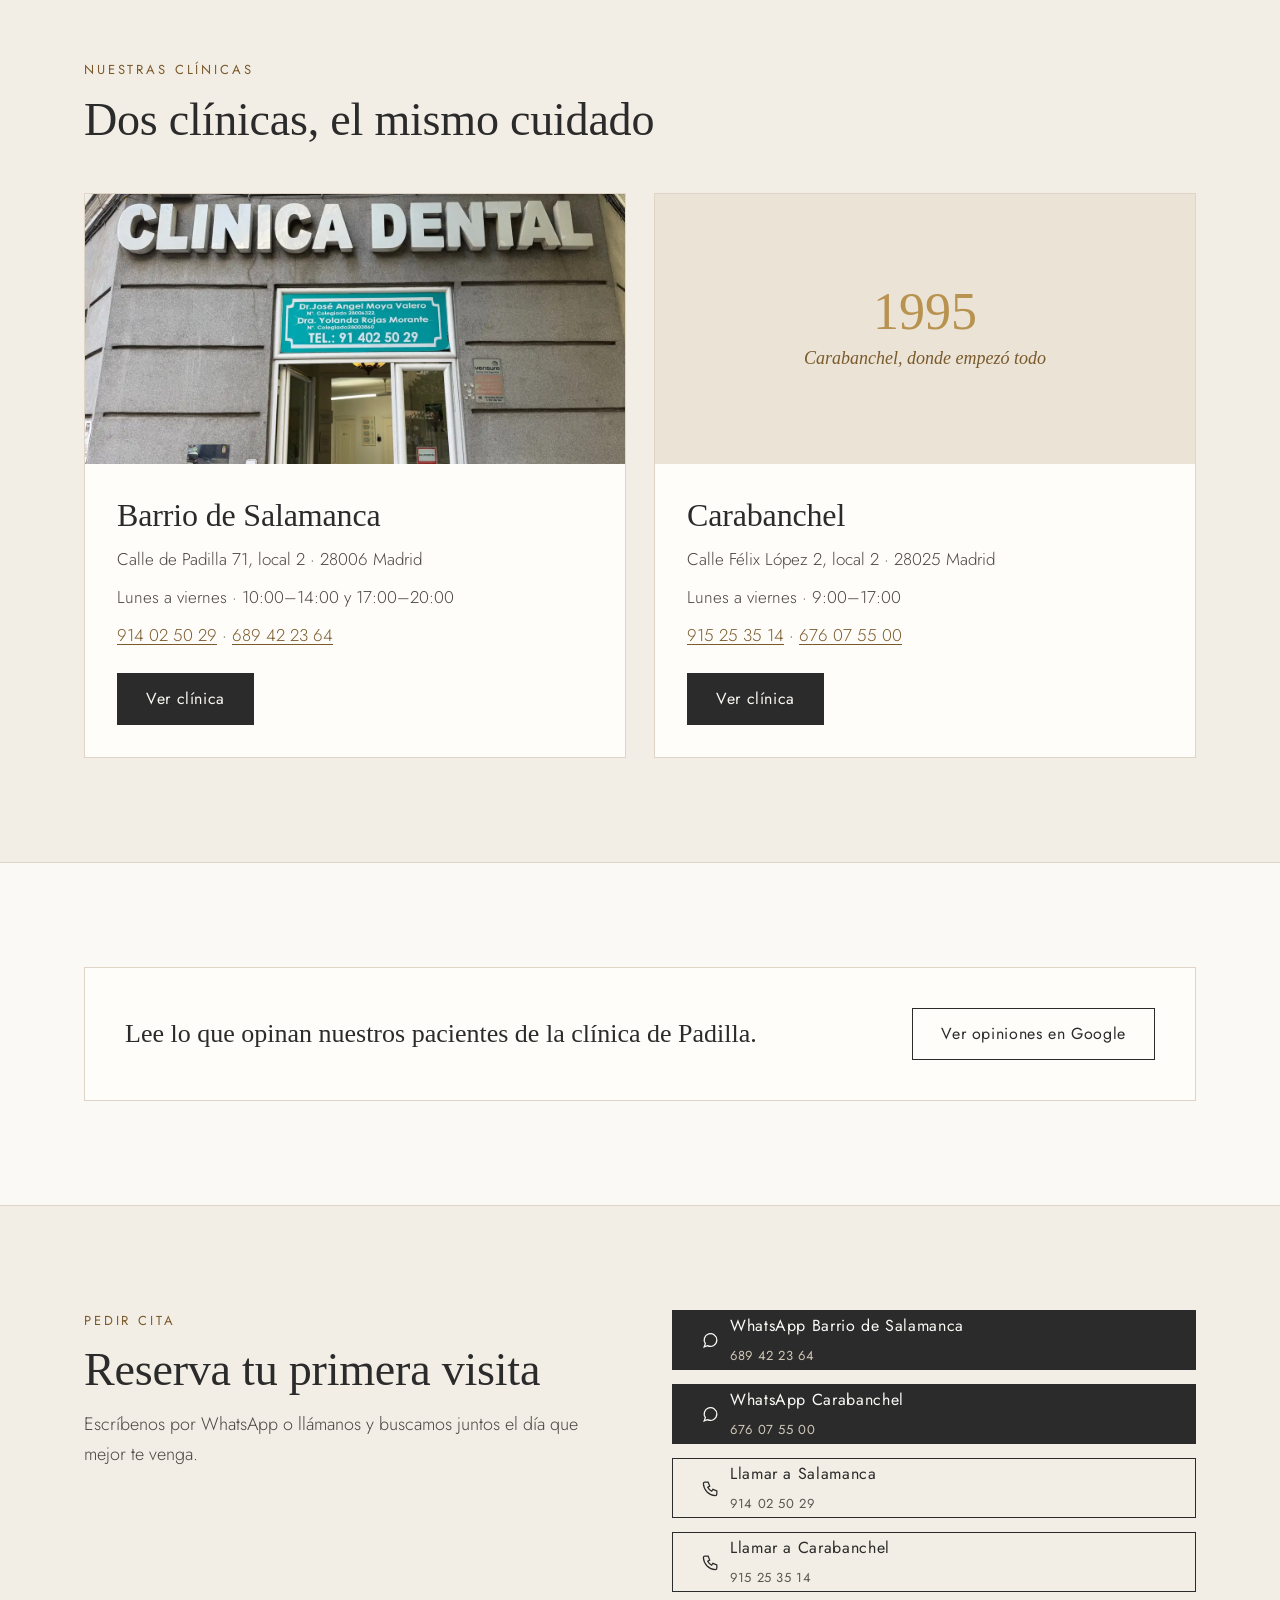
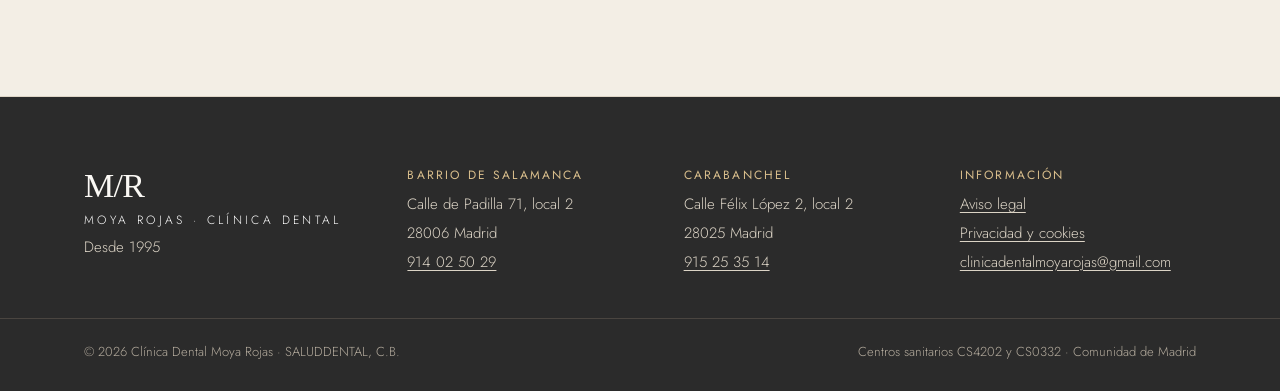
==== commit 2ad8c976: "Añadir WhatsApp de Carabanchel (676 07 55 00) Co-Authored-By: Claude Opus 5.5 <noreply@anthropic.com" ====
--- a/index.html
+++ b/index.html
@@ -246,7 +246,7 @@
           <h3>Carabanchel</h3>
           <p>Calle Félix López 2, local 2 · 28025 Madrid</p>
           <p>Lunes a viernes · 9:00–17:00</p>
-          <p><a href="tel:+34915253514">915 25 35 14</a></p>
+          <p><a href="tel:+34915253514">915 25 35 14</a> · <a href="https://wa.me/34676075500" rel="noopener">676 07 55 00</a></p>
           <div class="btns"><a class="btn btn--dark" href="/clinica-carabanchel/">Ver clínica</a></div>
         </div>
       </article>
@@ -271,9 +271,12 @@
       <p>Escríbenos por WhatsApp o llámanos y buscamos juntos el día que mejor te venga.</p>
     </div>
     <div class="cita__opciones">
-      <a class="btn btn--dark" href="https://wa.me/34689422364?text=Hola%2C%20quer%C3%ADa%20pedir%20cita%20en%20la%20cl%C3%ADnica." rel="noopener">
+      <a class="btn btn--dark" href="https://wa.me/34689422364?text=Hola%2C%20quer%C3%ADa%20pedir%20cita%20en%20la%20cl%C3%ADnica%20de%20Padilla." rel="noopener">
         <svg viewBox="0 0 24 24" fill="none" stroke="currentColor" stroke-width="1.6" aria-hidden="true"><path d="M20 11.5a8 8 0 0 1-11.8 7L4 20l1.5-4A8 8 0 1 1 20 11.5z"/></svg>
-        <span>Escribir por WhatsApp<small style="color:#CFC7B8">689 42 23 64</small></span></a>
+        <span>WhatsApp Barrio de Salamanca<small style="color:#CFC7B8">689 42 23 64</small></span></a>
+      <a class="btn btn--dark" href="https://wa.me/34676075500?text=Hola%2C%20quer%C3%ADa%20pedir%20cita%20en%20la%20cl%C3%ADnica%20de%20Carabanchel." rel="noopener">
+        <svg viewBox="0 0 24 24" fill="none" stroke="currentColor" stroke-width="1.6" aria-hidden="true"><path d="M20 11.5a8 8 0 0 1-11.8 7L4 20l1.5-4A8 8 0 1 1 20 11.5z"/></svg>
+        <span>WhatsApp Carabanchel<small style="color:#CFC7B8">676 07 55 00</small></span></a>
       <a class="btn btn--line" href="tel:+34914025029">
         <svg viewBox="0 0 24 24" fill="none" stroke="currentColor" stroke-width="1.6" aria-hidden="true"><path d="M5 4h4l2 5-2.5 1.5a11 11 0 0 0 5 5L15 13l5 2v4a2 2 0 0 1-2 2A16 16 0 0 1 3 6a2 2 0 0 1 2-2"/></svg>
         <span>Llamar a Salamanca<small>914 02 50 29</small></span></a>
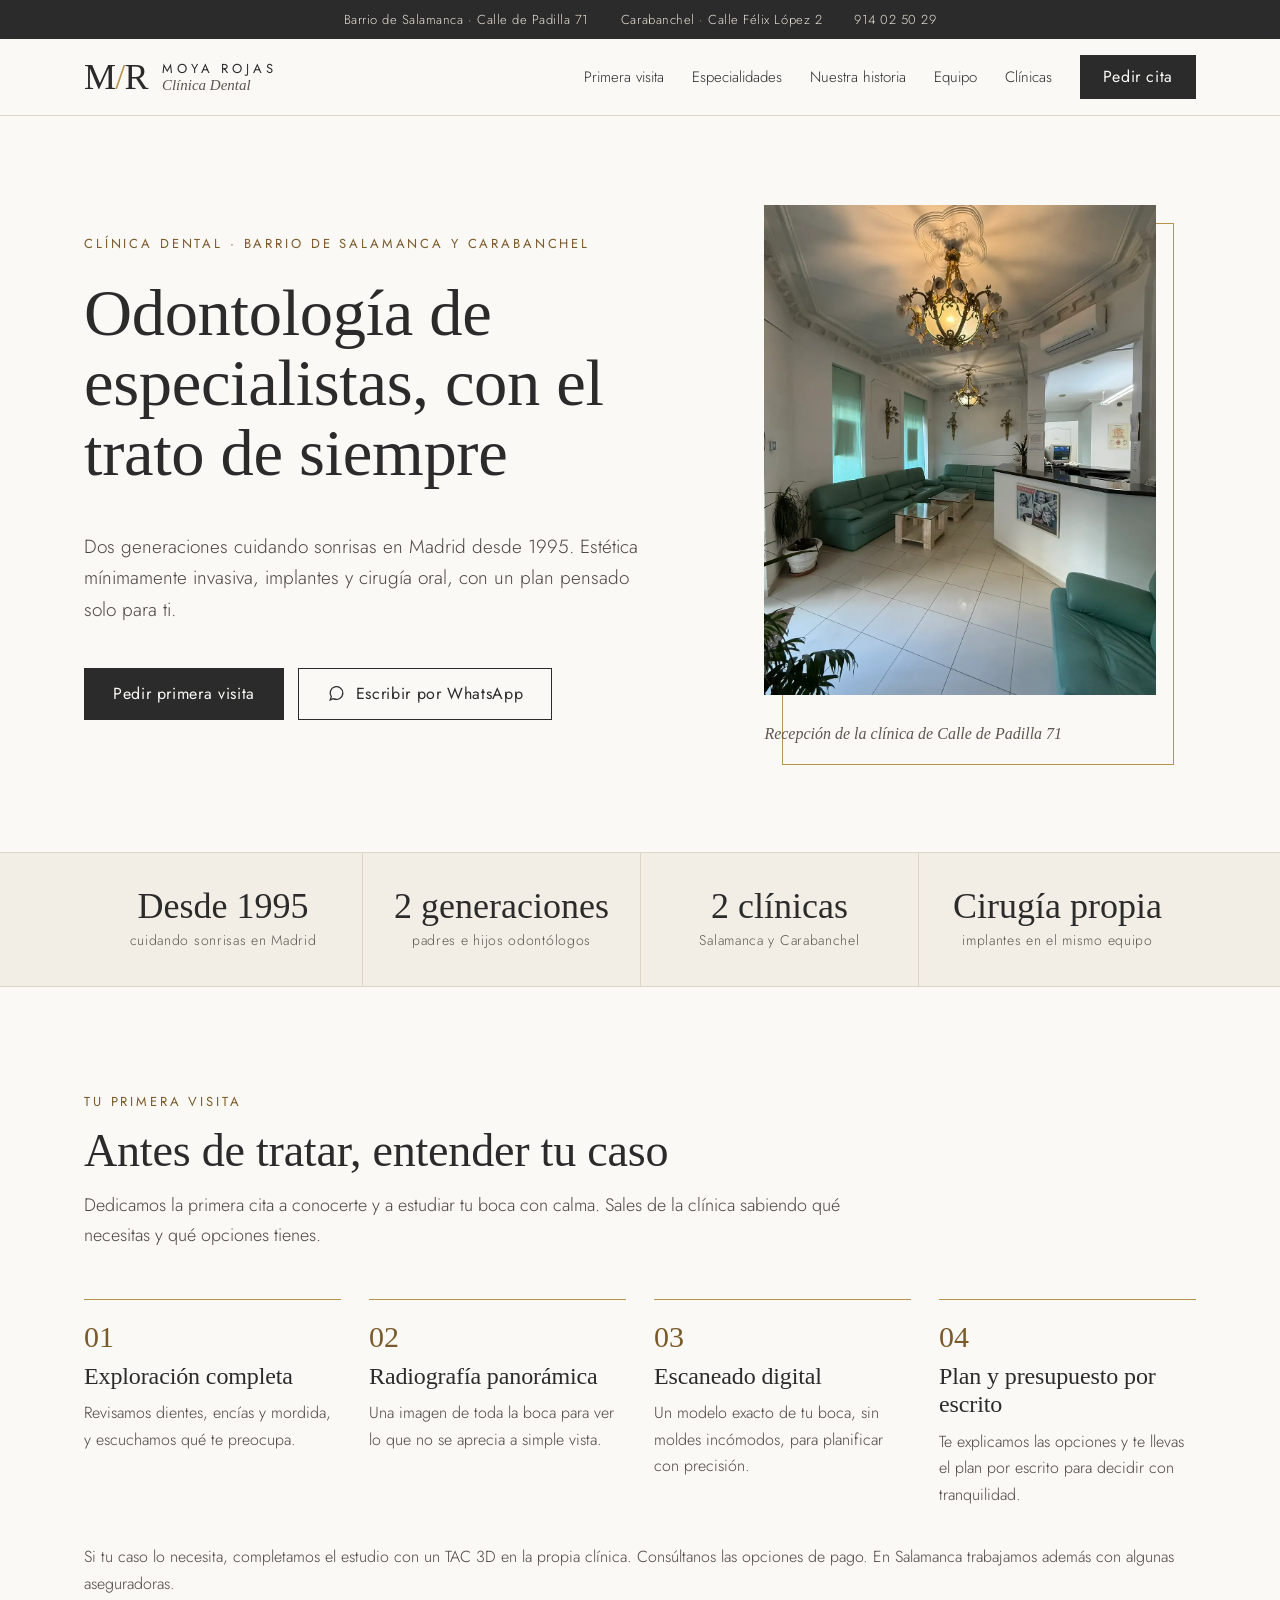
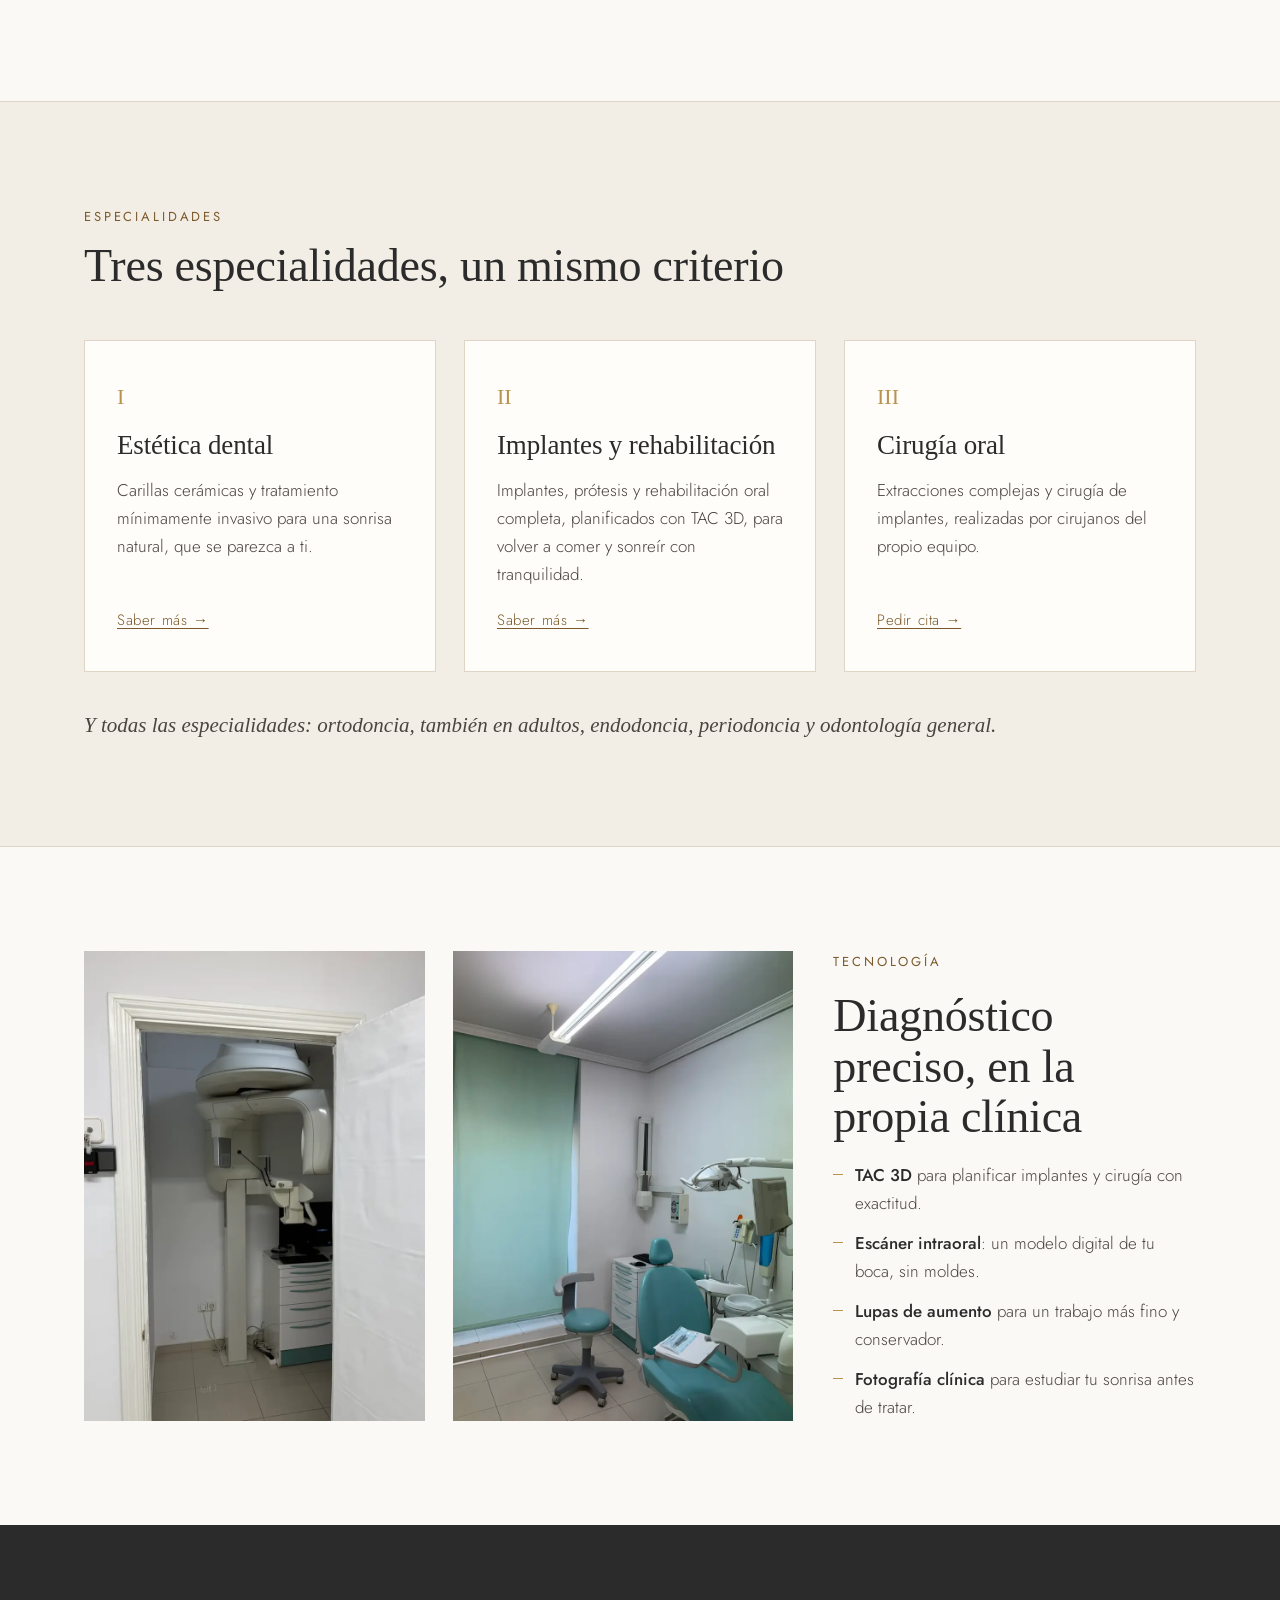
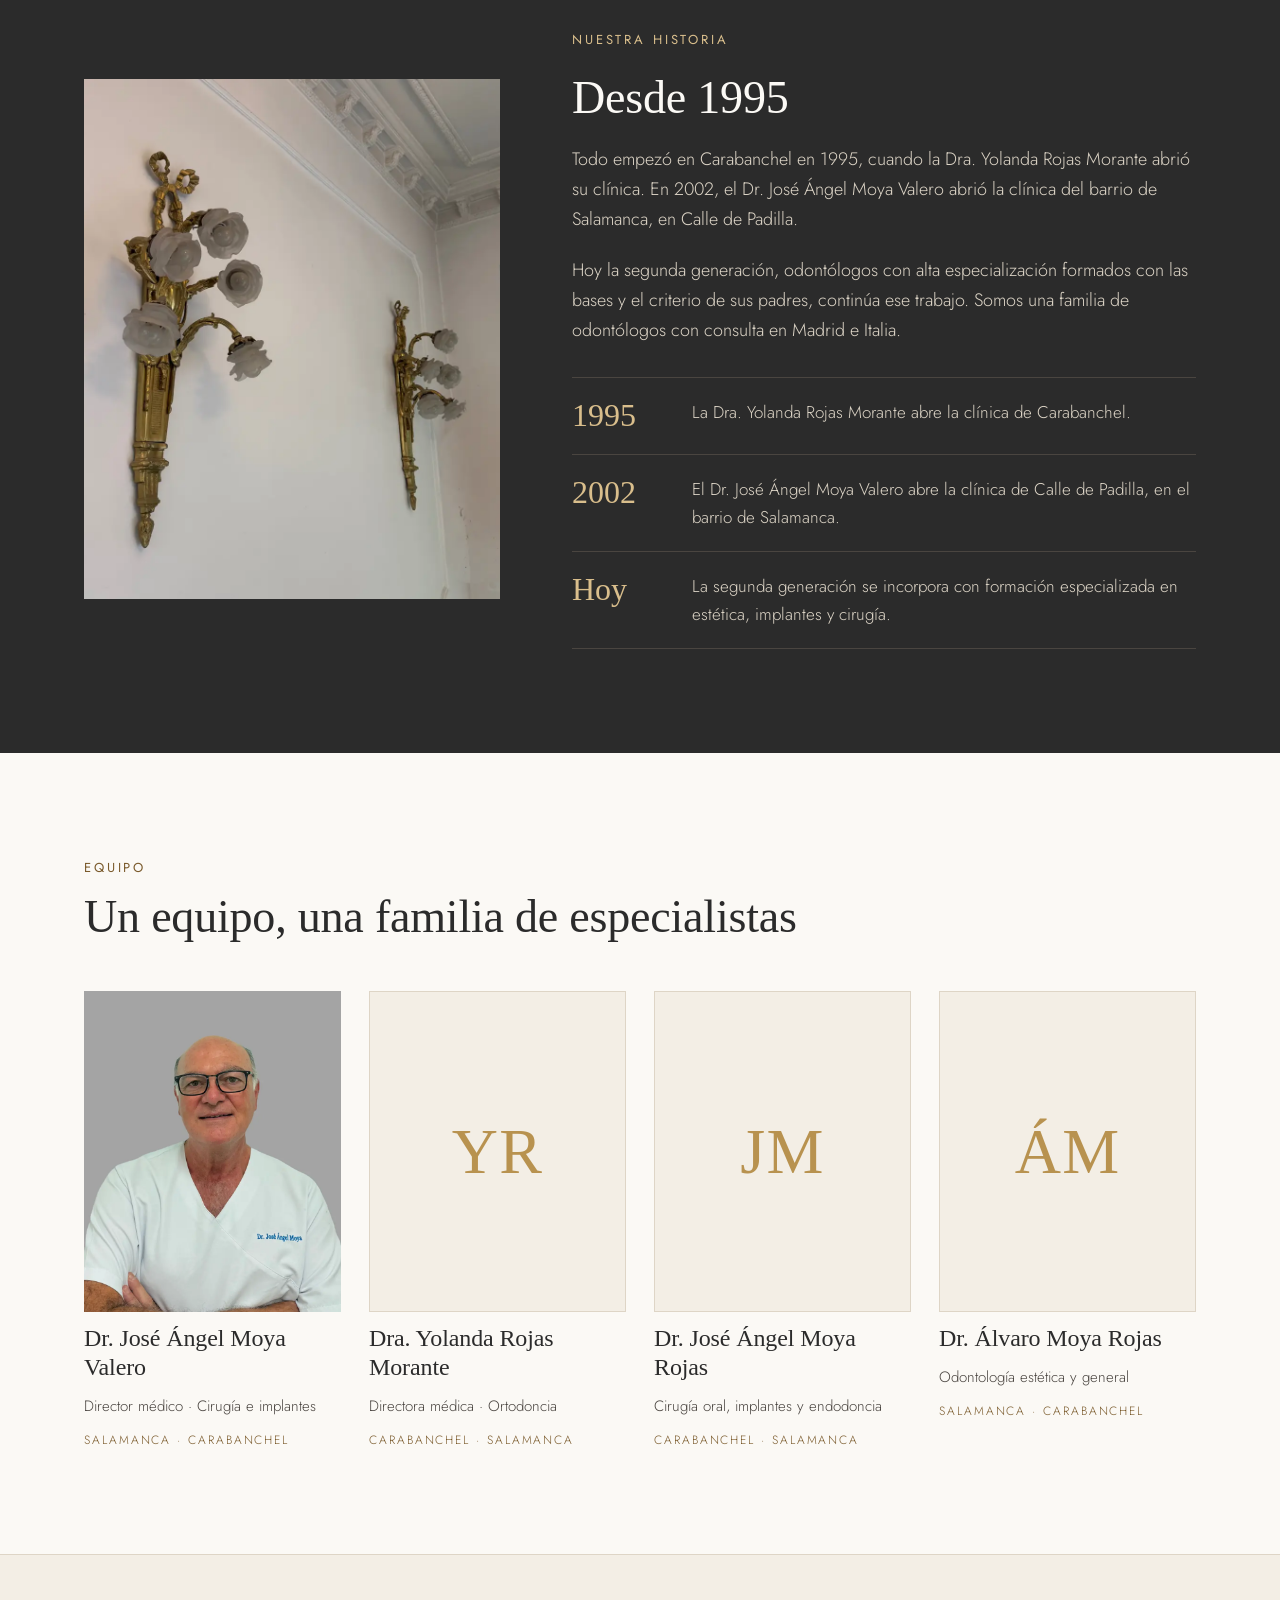
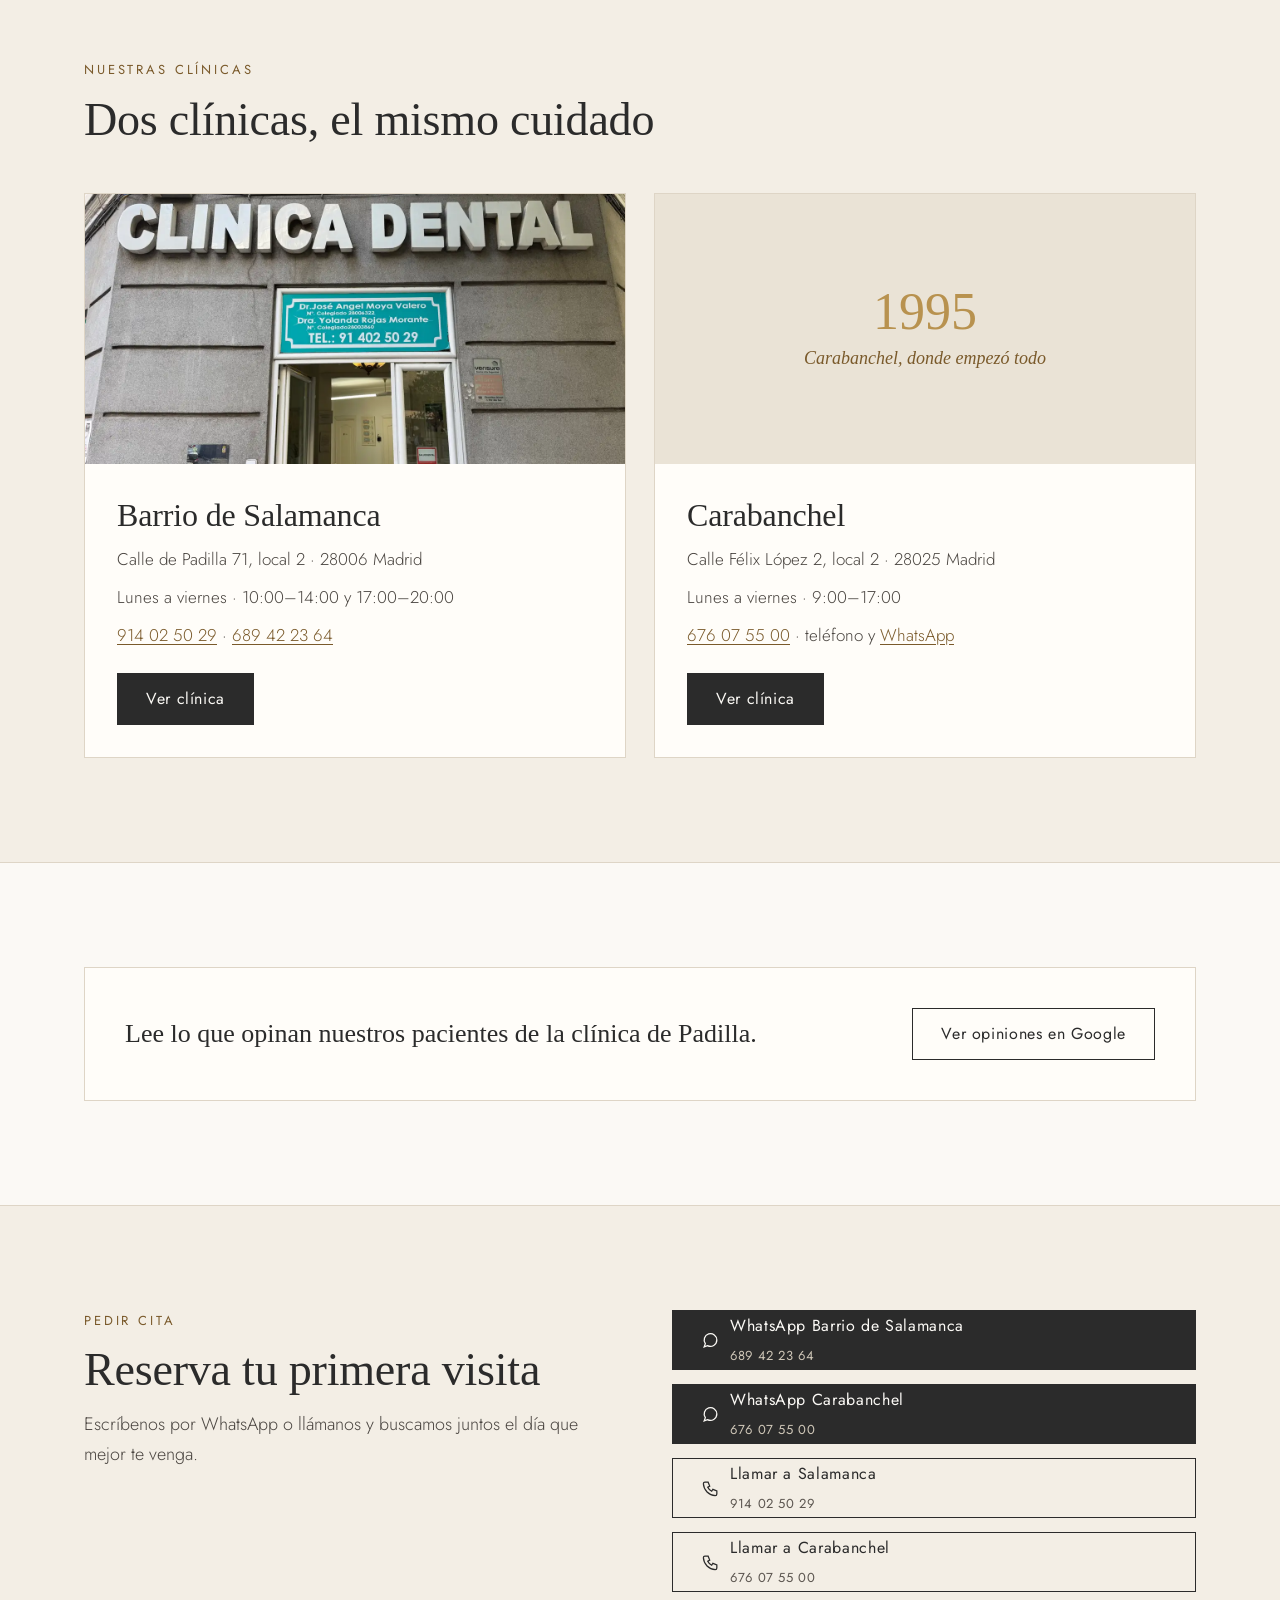
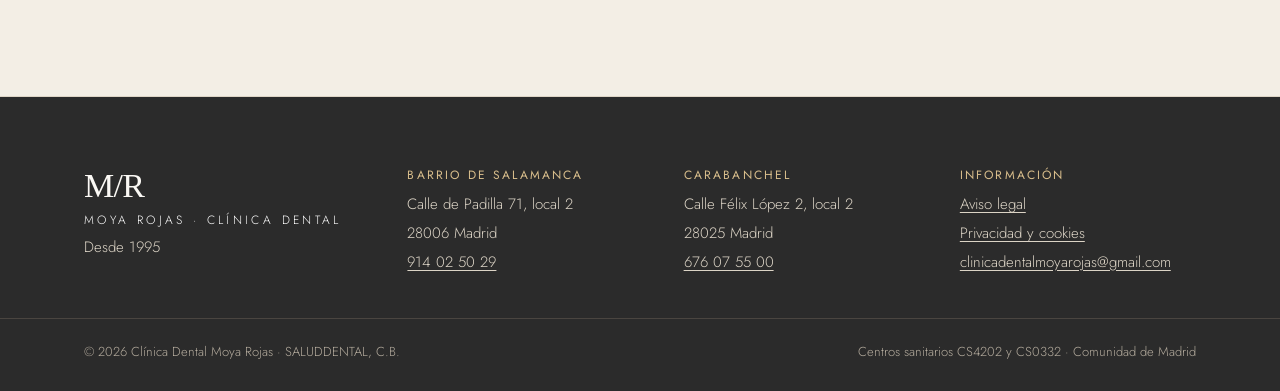
==== commit 4d24c021: "Carabanchel: usar solo el móvil 676 07 55 00 Co-Authored-By: Claude Opus 5.5 <noreply@anthropic.com>" ====
--- a/index.html
+++ b/index.html
@@ -37,7 +37,7 @@
       "@type": "Dentist",
       "name": "Clínica Dental Moya Rojas · Carabanchel",
       "url": "https://www.clinicadentalmoyarojas.com/clinica-carabanchel/",
-      "telephone": "+34915253514",
+      "telephone": "+34676075500",
       "address": { "@type": "PostalAddress", "streetAddress": "Calle Félix López 2, local 2", "postalCode": "28025", "addressLocality": "Madrid", "addressCountry": "ES" },
       "openingHours": "Mo-Fr 09:00-17:00"
     }
@@ -246,7 +246,7 @@
           <h3>Carabanchel</h3>
           <p>Calle Félix López 2, local 2 · 28025 Madrid</p>
           <p>Lunes a viernes · 9:00–17:00</p>
-          <p><a href="tel:+34915253514">915 25 35 14</a> · <a href="https://wa.me/34676075500" rel="noopener">676 07 55 00</a></p>
+          <p><a href="tel:+34676075500">676 07 55 00</a> · teléfono y <a href="https://wa.me/34676075500" rel="noopener">WhatsApp</a></p>
           <div class="btns"><a class="btn btn--dark" href="/clinica-carabanchel/">Ver clínica</a></div>
         </div>
       </article>
@@ -280,9 +280,9 @@
       <a class="btn btn--line" href="tel:+34914025029">
         <svg viewBox="0 0 24 24" fill="none" stroke="currentColor" stroke-width="1.6" aria-hidden="true"><path d="M5 4h4l2 5-2.5 1.5a11 11 0 0 0 5 5L15 13l5 2v4a2 2 0 0 1-2 2A16 16 0 0 1 3 6a2 2 0 0 1 2-2"/></svg>
         <span>Llamar a Salamanca<small>914 02 50 29</small></span></a>
-      <a class="btn btn--line" href="tel:+34915253514">
+      <a class="btn btn--line" href="tel:+34676075500">
         <svg viewBox="0 0 24 24" fill="none" stroke="currentColor" stroke-width="1.6" aria-hidden="true"><path d="M5 4h4l2 5-2.5 1.5a11 11 0 0 0 5 5L15 13l5 2v4a2 2 0 0 1-2 2A16 16 0 0 1 3 6a2 2 0 0 1 2-2"/></svg>
-        <span>Llamar a Carabanchel<small>915 25 35 14</small></span></a>
+        <span>Llamar a Carabanchel<small>676 07 55 00</small></span></a>
     </div>
   </div>
 </section>
@@ -306,7 +306,7 @@
       <h2>Carabanchel</h2>
       <p>Calle Félix López 2, local 2</p>
       <p>28025 Madrid</p>
-      <p><a href="tel:+34915253514">915 25 35 14</a></p>
+      <p><a href="tel:+34676075500">676 07 55 00</a></p>
     </div>
     <div>
       <h2>Información</h2>
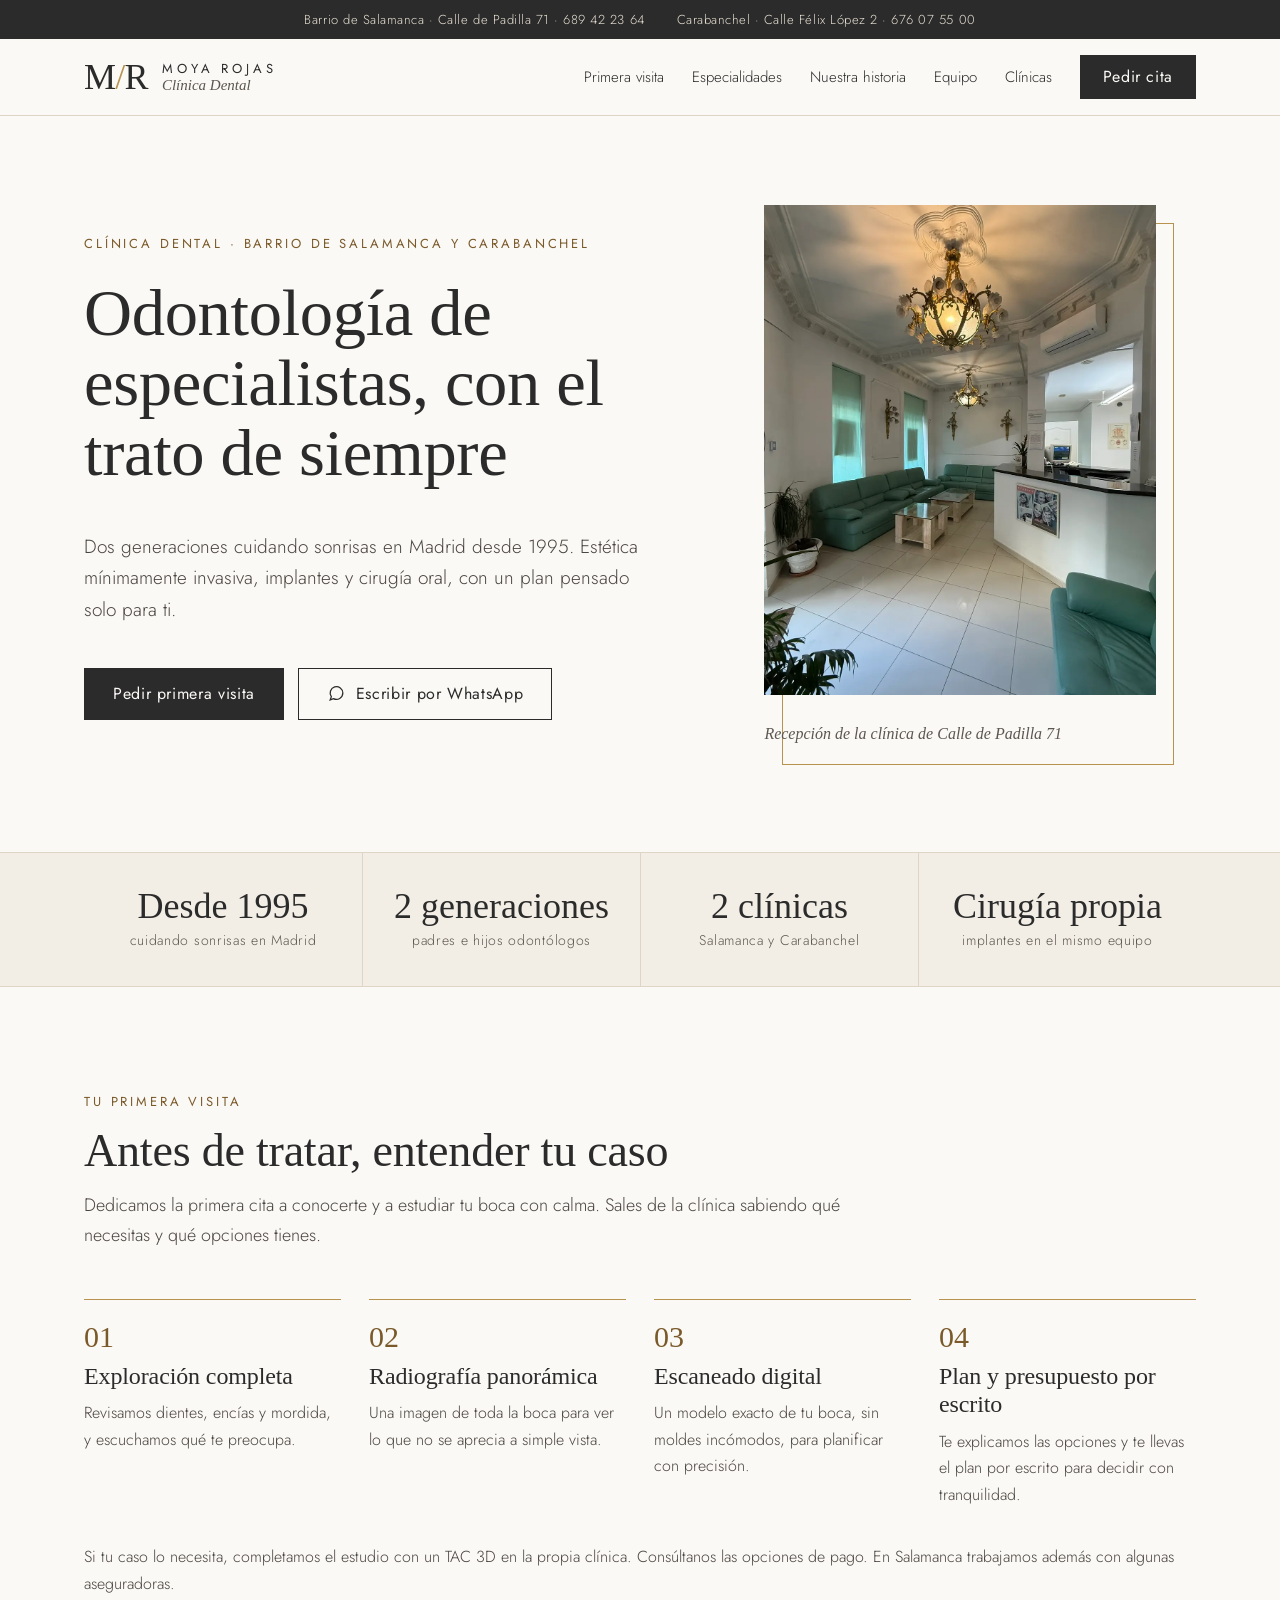
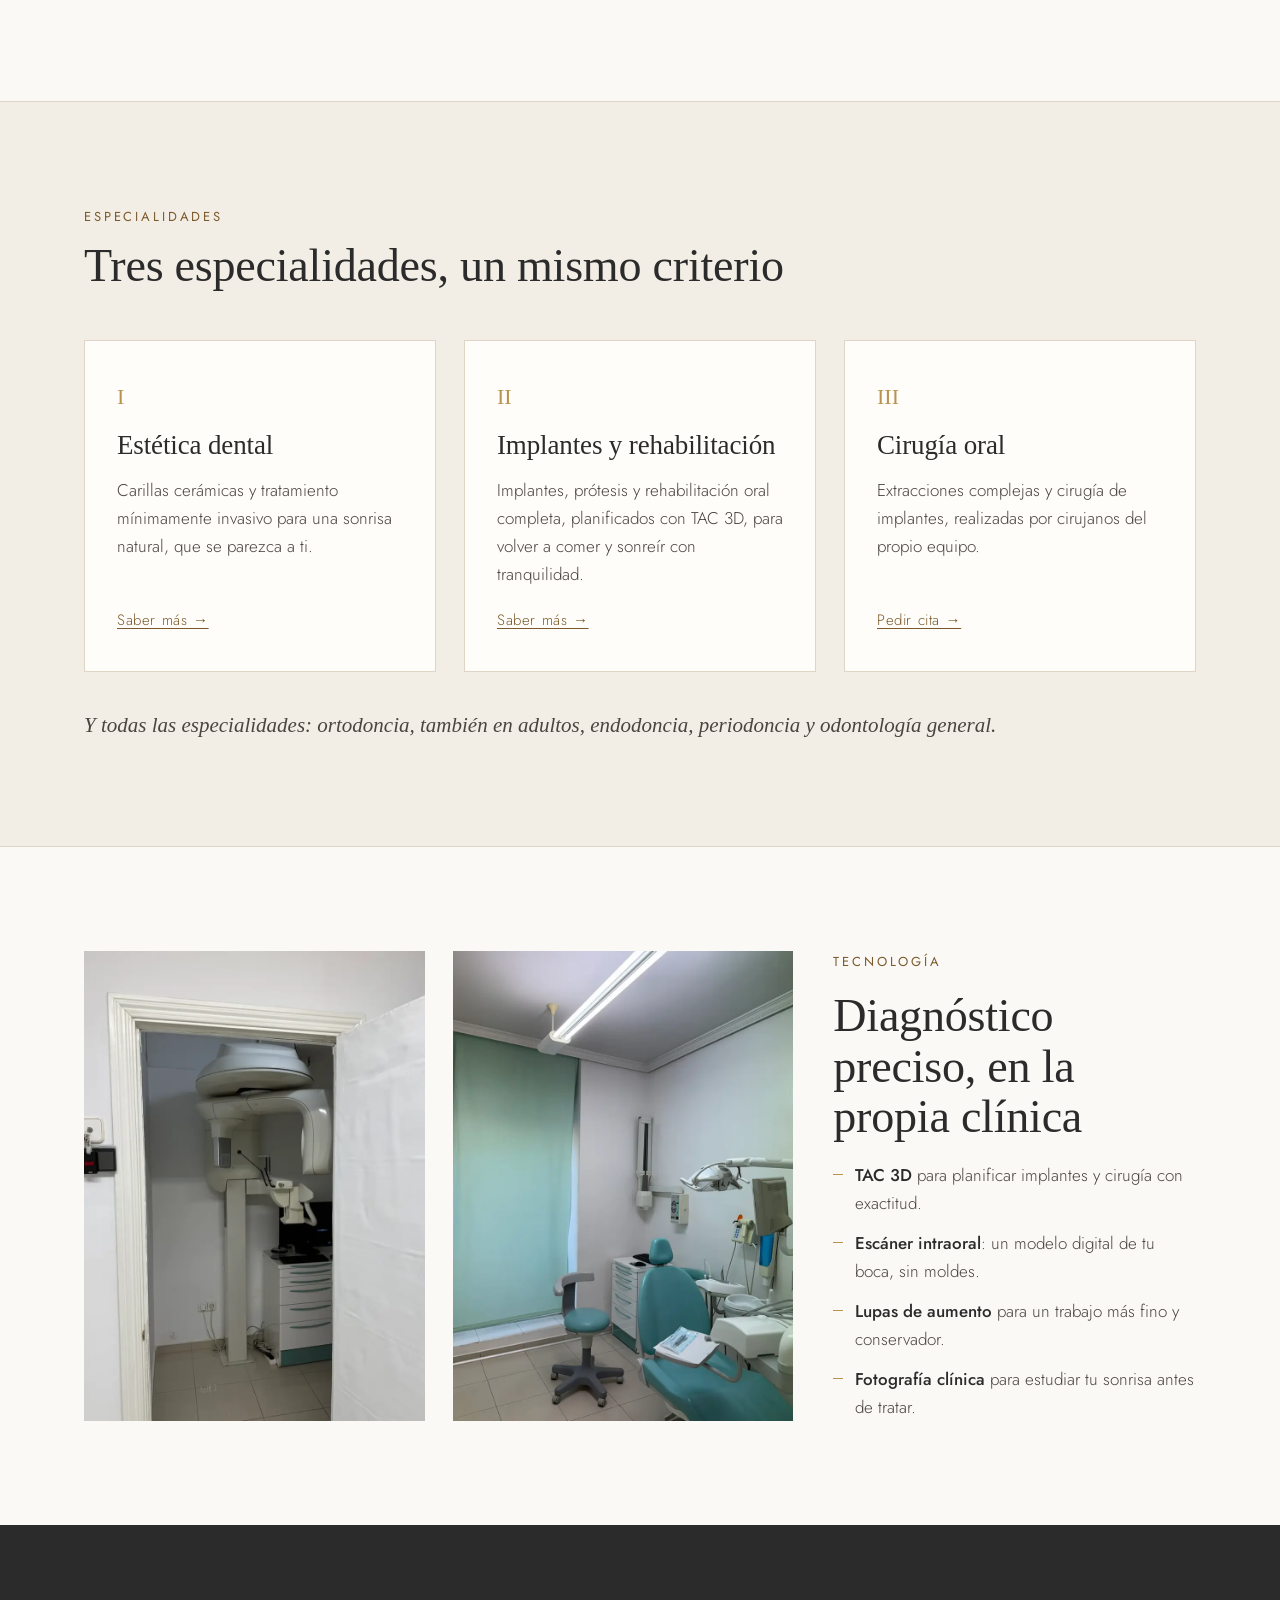
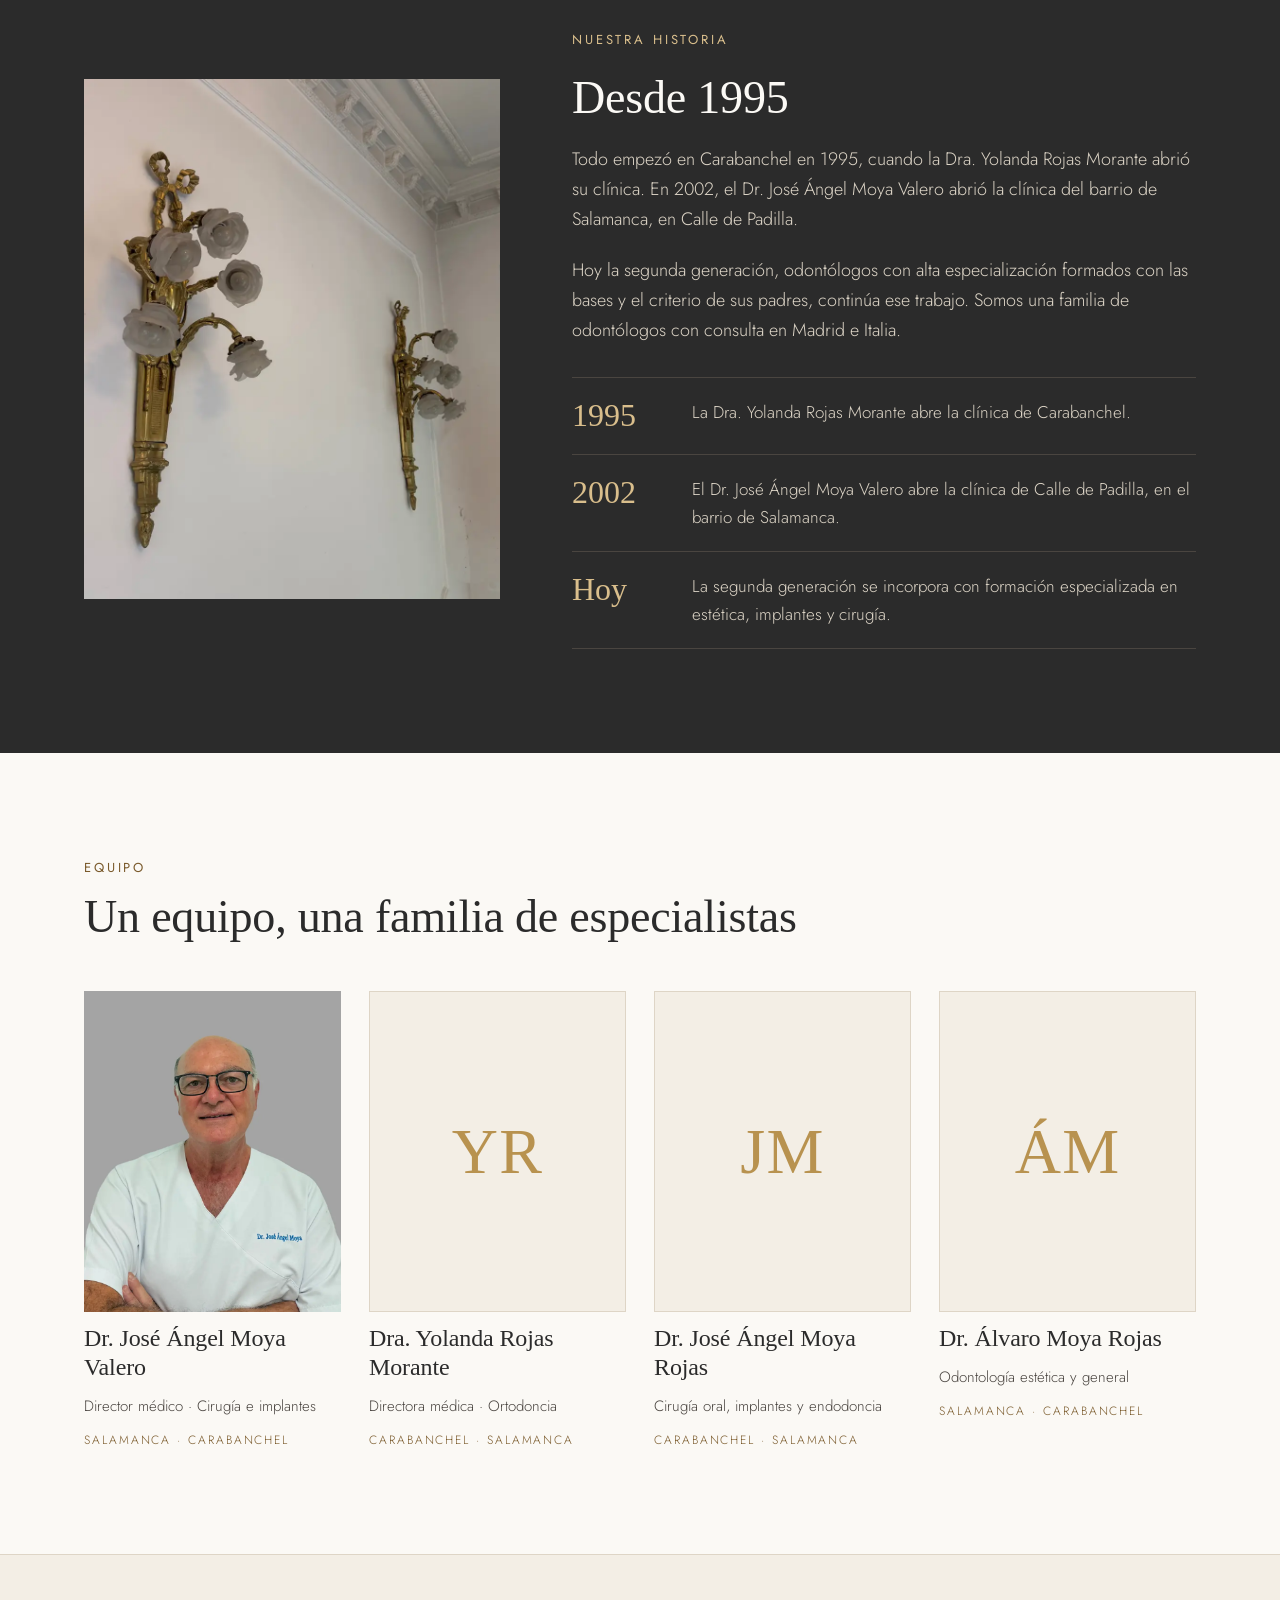
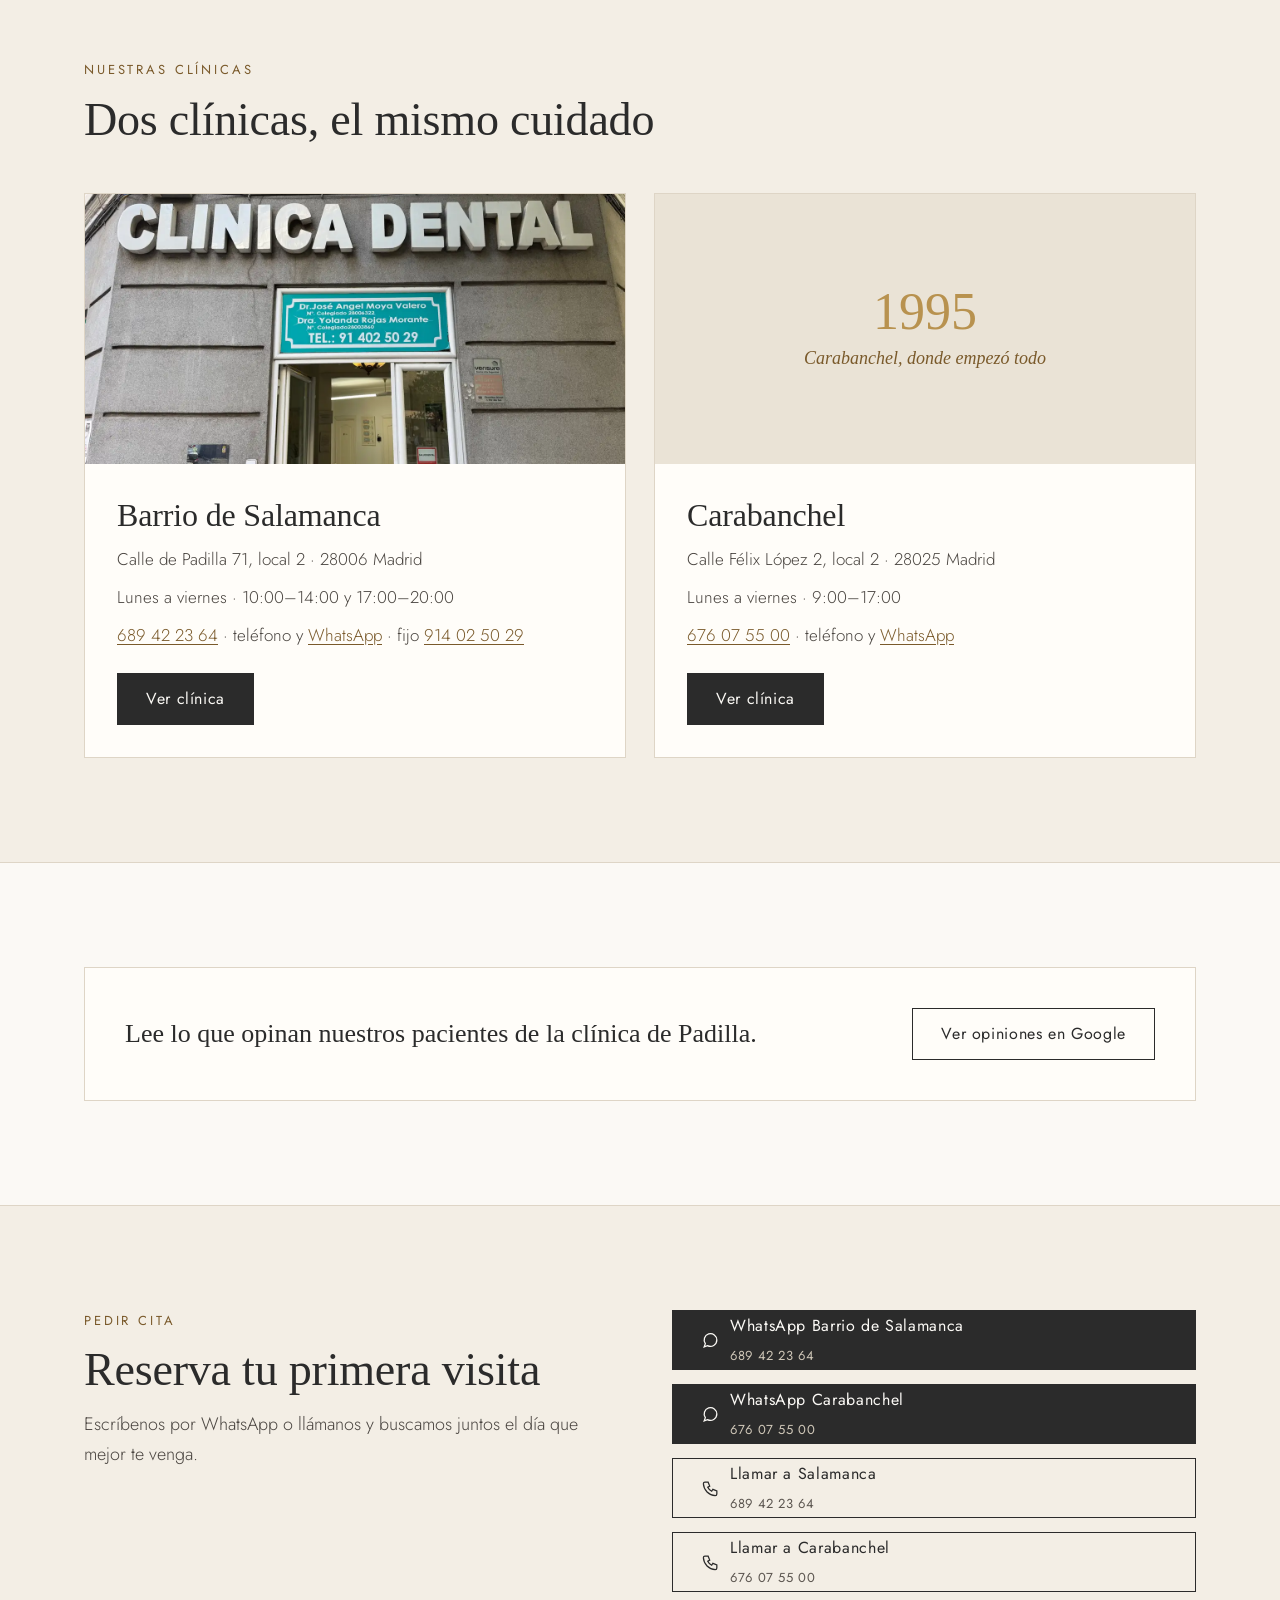
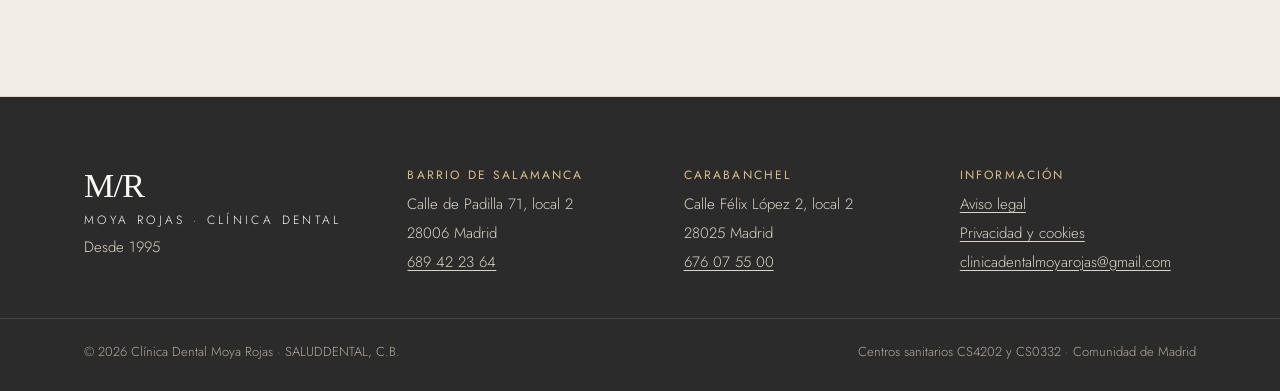
==== commit b2f1be00: "Teléfonos: móvil de cada clínica junto a su nombre y móvil primero Co-Authored-By: Claude Opus 5.5 <" ====
--- a/index.html
+++ b/index.html
@@ -50,9 +50,8 @@
 
 <div class="topbar">
   <div class="wrap">
-    <span>Barrio de Salamanca · Calle de Padilla 71</span>
-    <span>Carabanchel · Calle Félix López 2</span>
-    <a href="tel:+34914025029">914 02 50 29</a>
+    <span>Barrio de Salamanca · Calle de Padilla 71 · <a href="tel:+34689422364">689 42 23 64</a></span>
+    <span>Carabanchel · Calle Félix López 2 · <a href="tel:+34676075500">676 07 55 00</a></span>
   </div>
 </div>
 
@@ -86,7 +85,7 @@
       <p class="lead">Dos generaciones cuidando sonrisas en Madrid desde 1995. Estética mínimamente invasiva, implantes y cirugía oral, con un plan pensado solo para ti.</p>
       <div class="btns">
         <a class="btn btn--dark" href="#cita">Pedir primera visita</a>
-        <a class="btn btn--line" href="https://wa.me/34689422364?text=Hola%2C%20quer%C3%ADa%20pedir%20cita%20en%20la%20cl%C3%ADnica." rel="noopener">
+        <a class="btn btn--line" href="#cita">
           <svg viewBox="0 0 24 24" fill="none" stroke="currentColor" stroke-width="1.6" aria-hidden="true"><path d="M20 11.5a8 8 0 0 1-11.8 7L4 20l1.5-4A8 8 0 1 1 20 11.5z"/></svg>
           Escribir por WhatsApp</a>
       </div>
@@ -236,7 +235,7 @@
           <h3>Barrio de Salamanca</h3>
           <p>Calle de Padilla 71, local 2 · 28006 Madrid</p>
           <p>Lunes a viernes · 10:00–14:00 y 17:00–20:00</p>
-          <p><a href="tel:+34914025029">914 02 50 29</a> · <a href="tel:+34689422364">689 42 23 64</a></p>
+          <p><a href="tel:+34689422364">689 42 23 64</a> · teléfono y <a href="https://wa.me/34689422364" rel="noopener">WhatsApp</a> · fijo <a href="tel:+34914025029">914 02 50 29</a></p>
           <div class="btns"><a class="btn btn--dark" href="/clinica-barrio-salamanca/">Ver clínica</a></div>
         </div>
       </article>
@@ -277,9 +276,9 @@
       <a class="btn btn--dark" href="https://wa.me/34676075500?text=Hola%2C%20quer%C3%ADa%20pedir%20cita%20en%20la%20cl%C3%ADnica%20de%20Carabanchel." rel="noopener">
         <svg viewBox="0 0 24 24" fill="none" stroke="currentColor" stroke-width="1.6" aria-hidden="true"><path d="M20 11.5a8 8 0 0 1-11.8 7L4 20l1.5-4A8 8 0 1 1 20 11.5z"/></svg>
         <span>WhatsApp Carabanchel<small style="color:#CFC7B8">676 07 55 00</small></span></a>
-      <a class="btn btn--line" href="tel:+34914025029">
+      <a class="btn btn--line" href="tel:+34689422364">
         <svg viewBox="0 0 24 24" fill="none" stroke="currentColor" stroke-width="1.6" aria-hidden="true"><path d="M5 4h4l2 5-2.5 1.5a11 11 0 0 0 5 5L15 13l5 2v4a2 2 0 0 1-2 2A16 16 0 0 1 3 6a2 2 0 0 1 2-2"/></svg>
-        <span>Llamar a Salamanca<small>914 02 50 29</small></span></a>
+        <span>Llamar a Salamanca<small>689 42 23 64</small></span></a>
       <a class="btn btn--line" href="tel:+34676075500">
         <svg viewBox="0 0 24 24" fill="none" stroke="currentColor" stroke-width="1.6" aria-hidden="true"><path d="M5 4h4l2 5-2.5 1.5a11 11 0 0 0 5 5L15 13l5 2v4a2 2 0 0 1-2 2A16 16 0 0 1 3 6a2 2 0 0 1 2-2"/></svg>
         <span>Llamar a Carabanchel<small>676 07 55 00</small></span></a>
@@ -300,7 +299,7 @@
       <h2>Barrio de Salamanca</h2>
       <p>Calle de Padilla 71, local 2</p>
       <p>28006 Madrid</p>
-      <p><a href="tel:+34914025029">914 02 50 29</a></p>
+      <p><a href="tel:+34689422364">689 42 23 64</a></p>
     </div>
     <div>
       <h2>Carabanchel</h2>
@@ -319,8 +318,8 @@
 </footer>
 
 <nav class="mbar" aria-label="Contacto rápido">
-  <a href="tel:+34914025029"><svg viewBox="0 0 24 24" fill="none" stroke="currentColor" stroke-width="1.6" aria-hidden="true"><path d="M5 4h4l2 5-2.5 1.5a11 11 0 0 0 5 5L15 13l5 2v4a2 2 0 0 1-2 2A16 16 0 0 1 3 6a2 2 0 0 1 2-2"/></svg>Llamar</a>
-  <a href="https://wa.me/34689422364?text=Hola%2C%20quer%C3%ADa%20pedir%20cita%20en%20la%20cl%C3%ADnica." rel="noopener"><svg viewBox="0 0 24 24" fill="none" stroke="currentColor" stroke-width="1.6" aria-hidden="true"><path d="M20 11.5a8 8 0 0 1-11.8 7L4 20l1.5-4A8 8 0 1 1 20 11.5z"/></svg>WhatsApp</a>
+  <a href="tel:+34689422364" aria-label="Llamar a la clínica del barrio de Salamanca"><svg viewBox="0 0 24 24" fill="none" stroke="currentColor" stroke-width="1.6" aria-hidden="true"><path d="M5 4h4l2 5-2.5 1.5a11 11 0 0 0 5 5L15 13l5 2v4a2 2 0 0 1-2 2A16 16 0 0 1 3 6a2 2 0 0 1 2-2"/></svg>Salamanca</a>
+  <a href="tel:+34676075500" aria-label="Llamar a la clínica de Carabanchel"><svg viewBox="0 0 24 24" fill="none" stroke="currentColor" stroke-width="1.6" aria-hidden="true"><path d="M5 4h4l2 5-2.5 1.5a11 11 0 0 0 5 5L15 13l5 2v4a2 2 0 0 1-2 2A16 16 0 0 1 3 6a2 2 0 0 1 2-2"/></svg>Carabanchel</a>
   <a class="mbar__cita" href="#cita">Pedir cita</a>
 </nav>
 
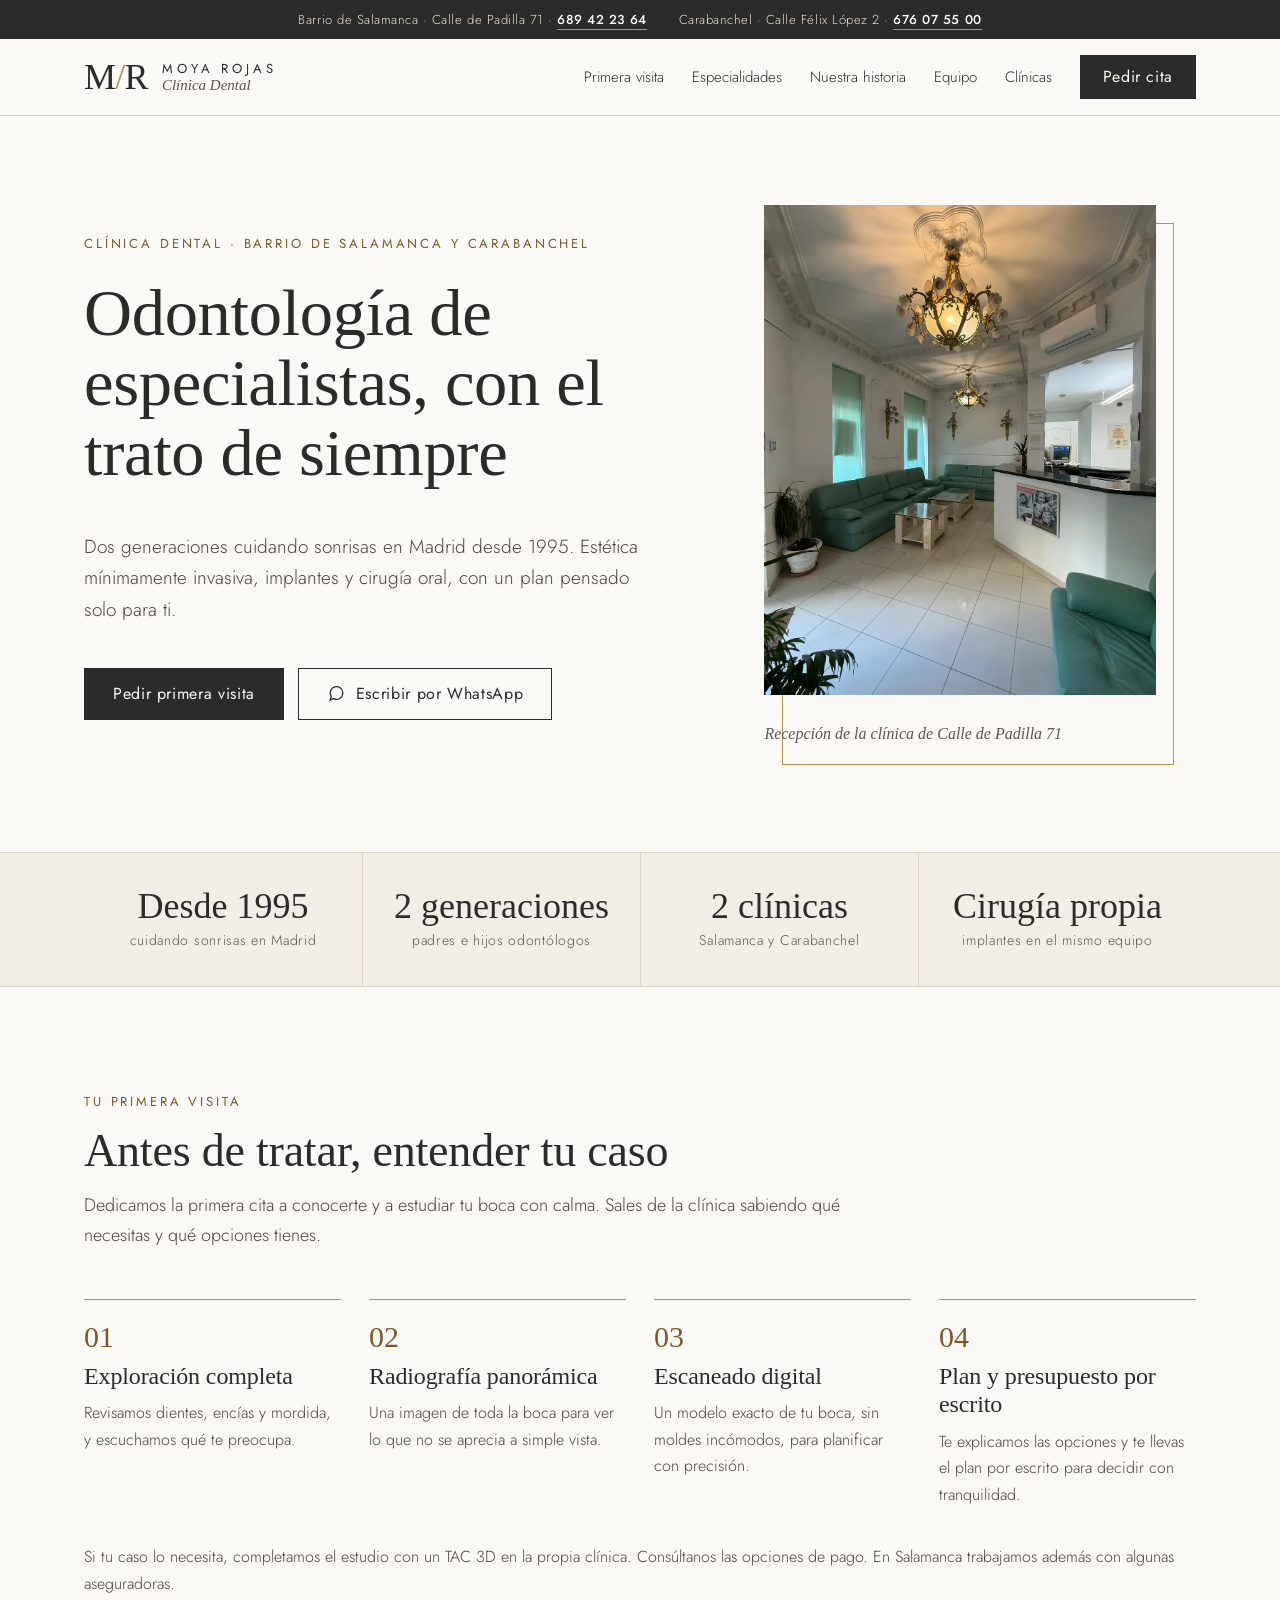
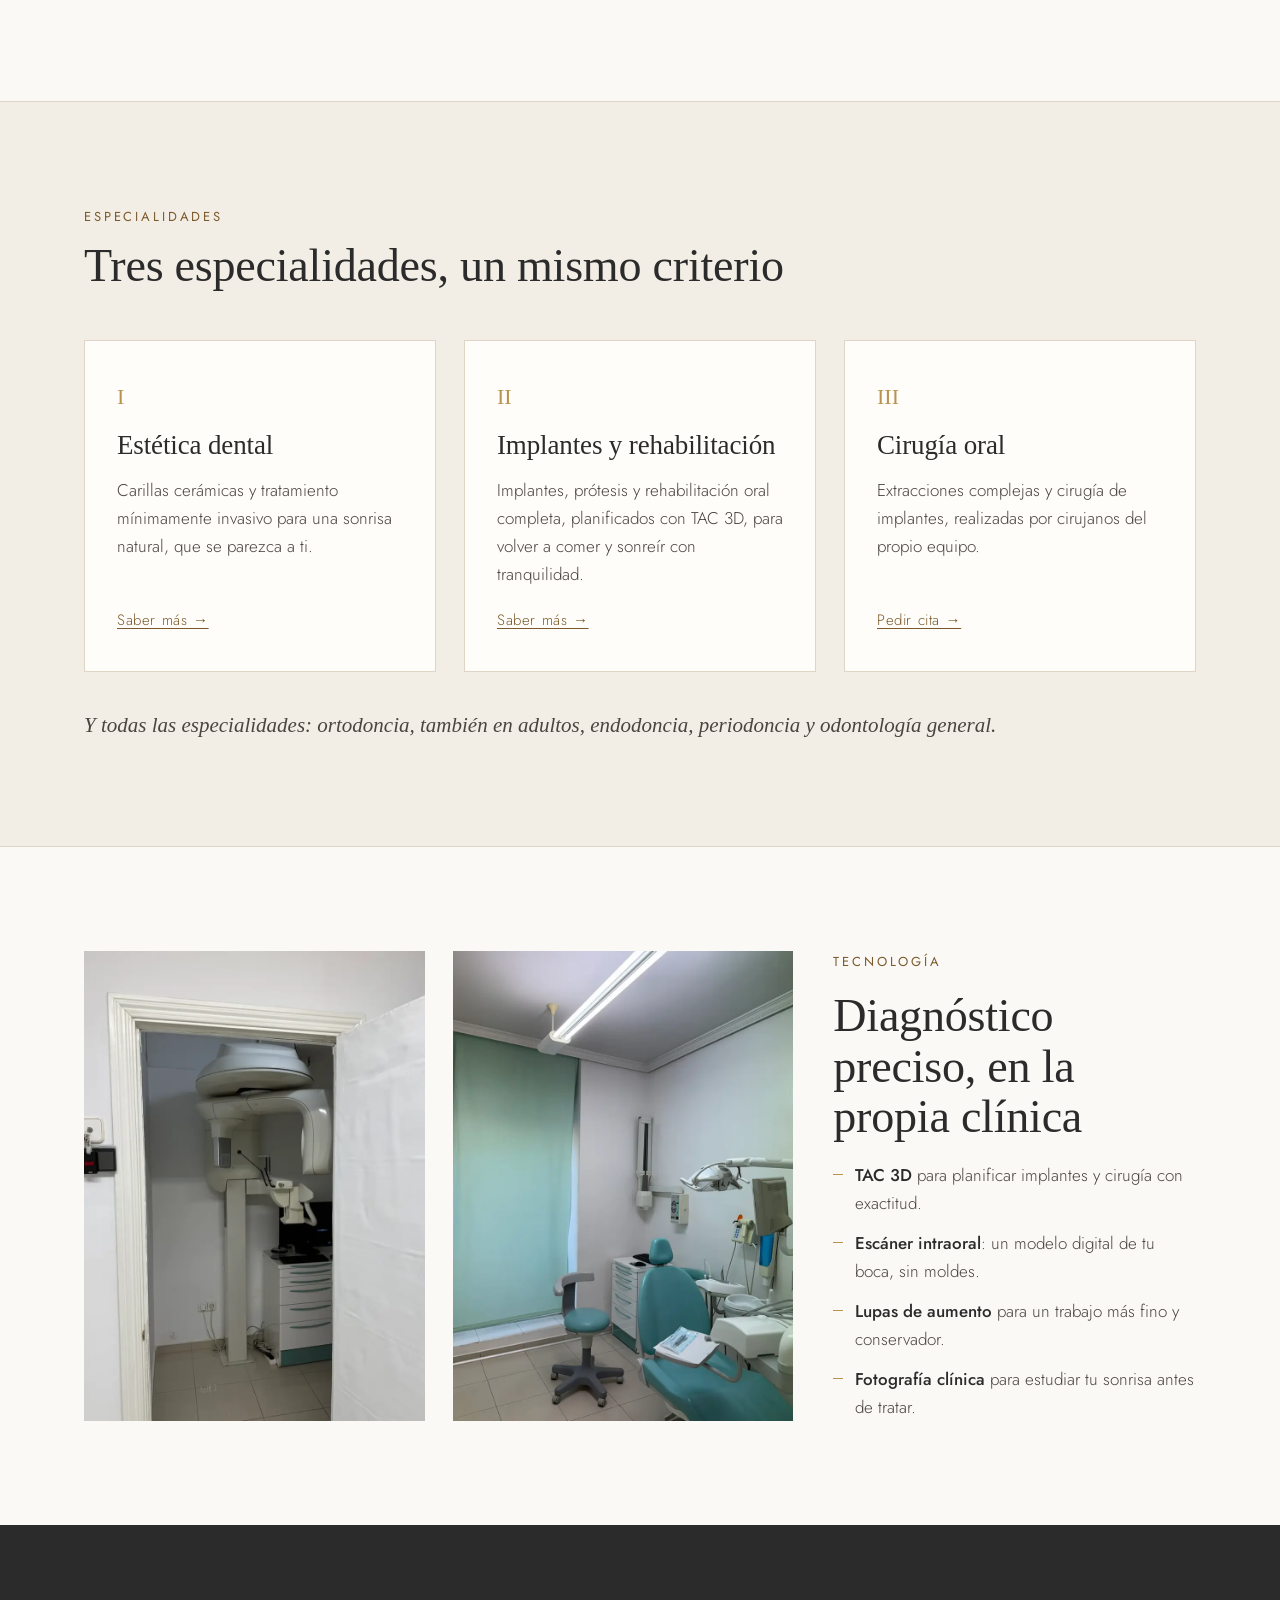
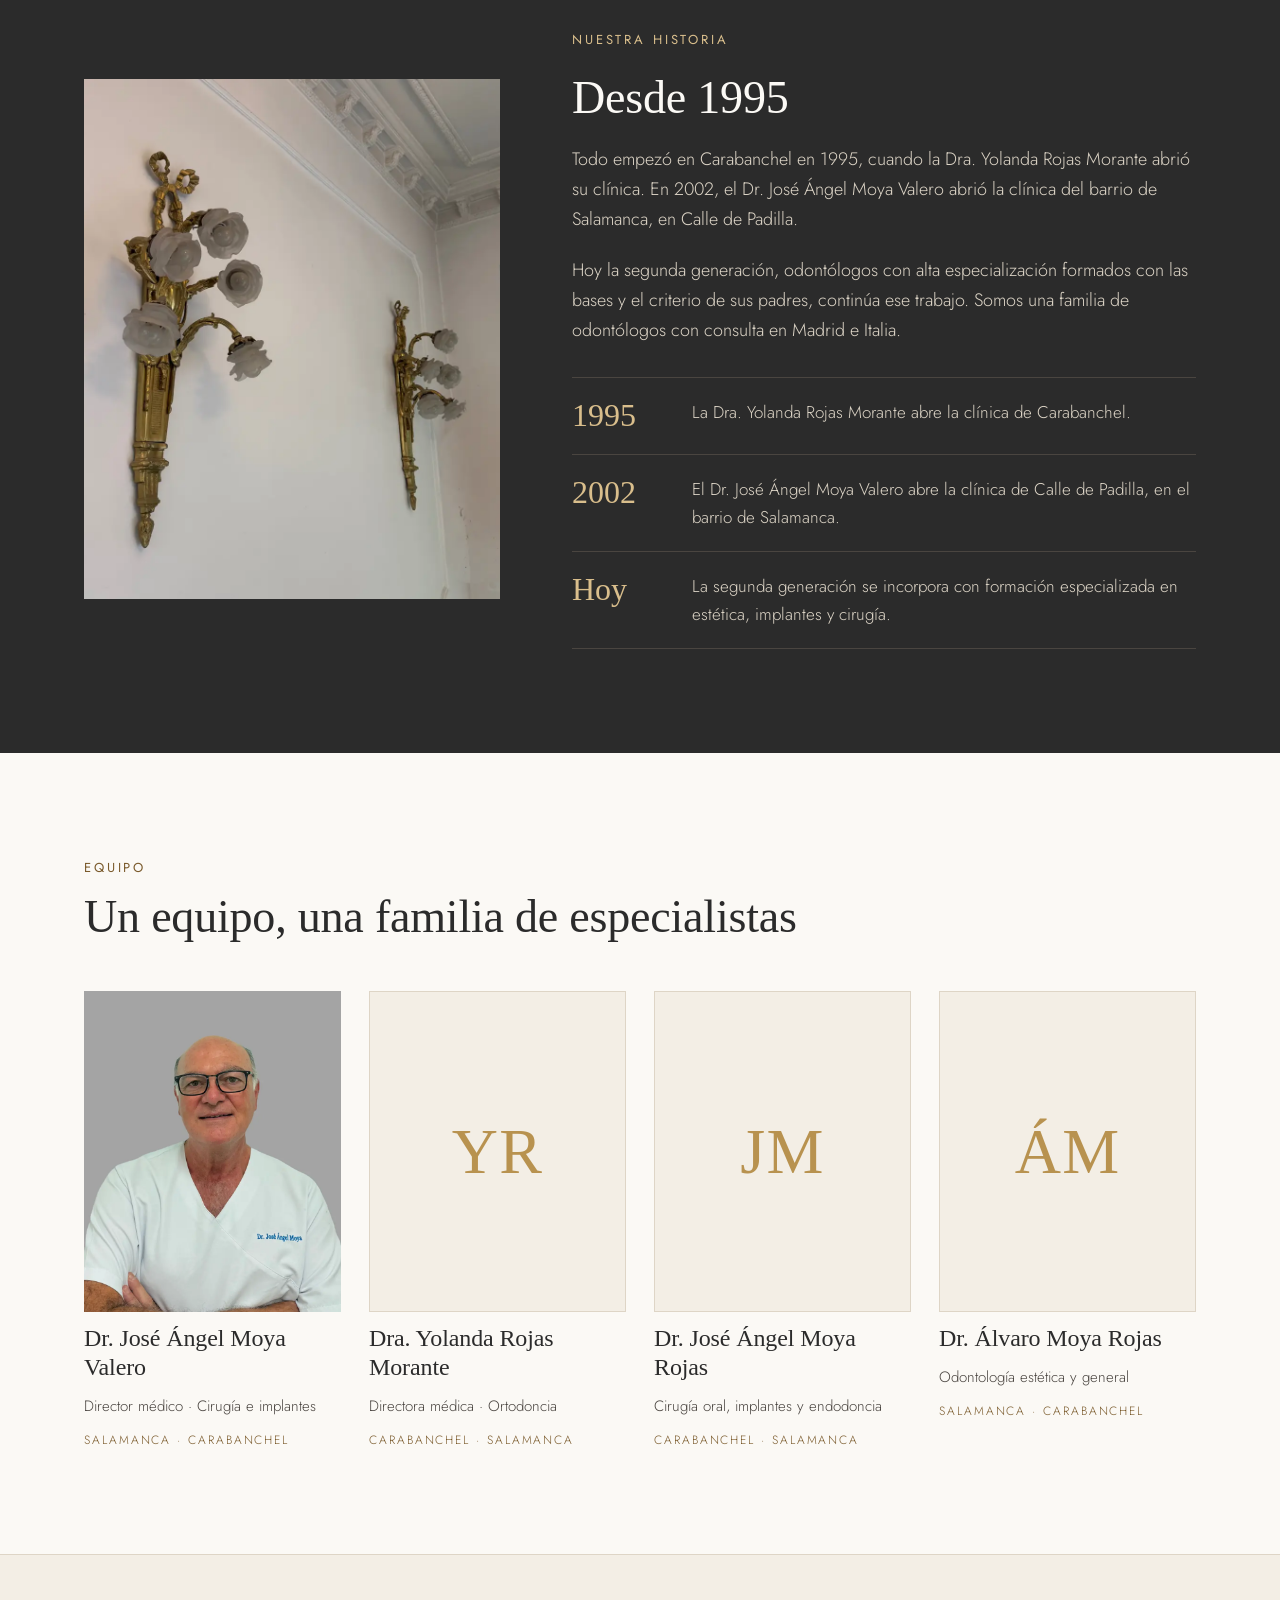
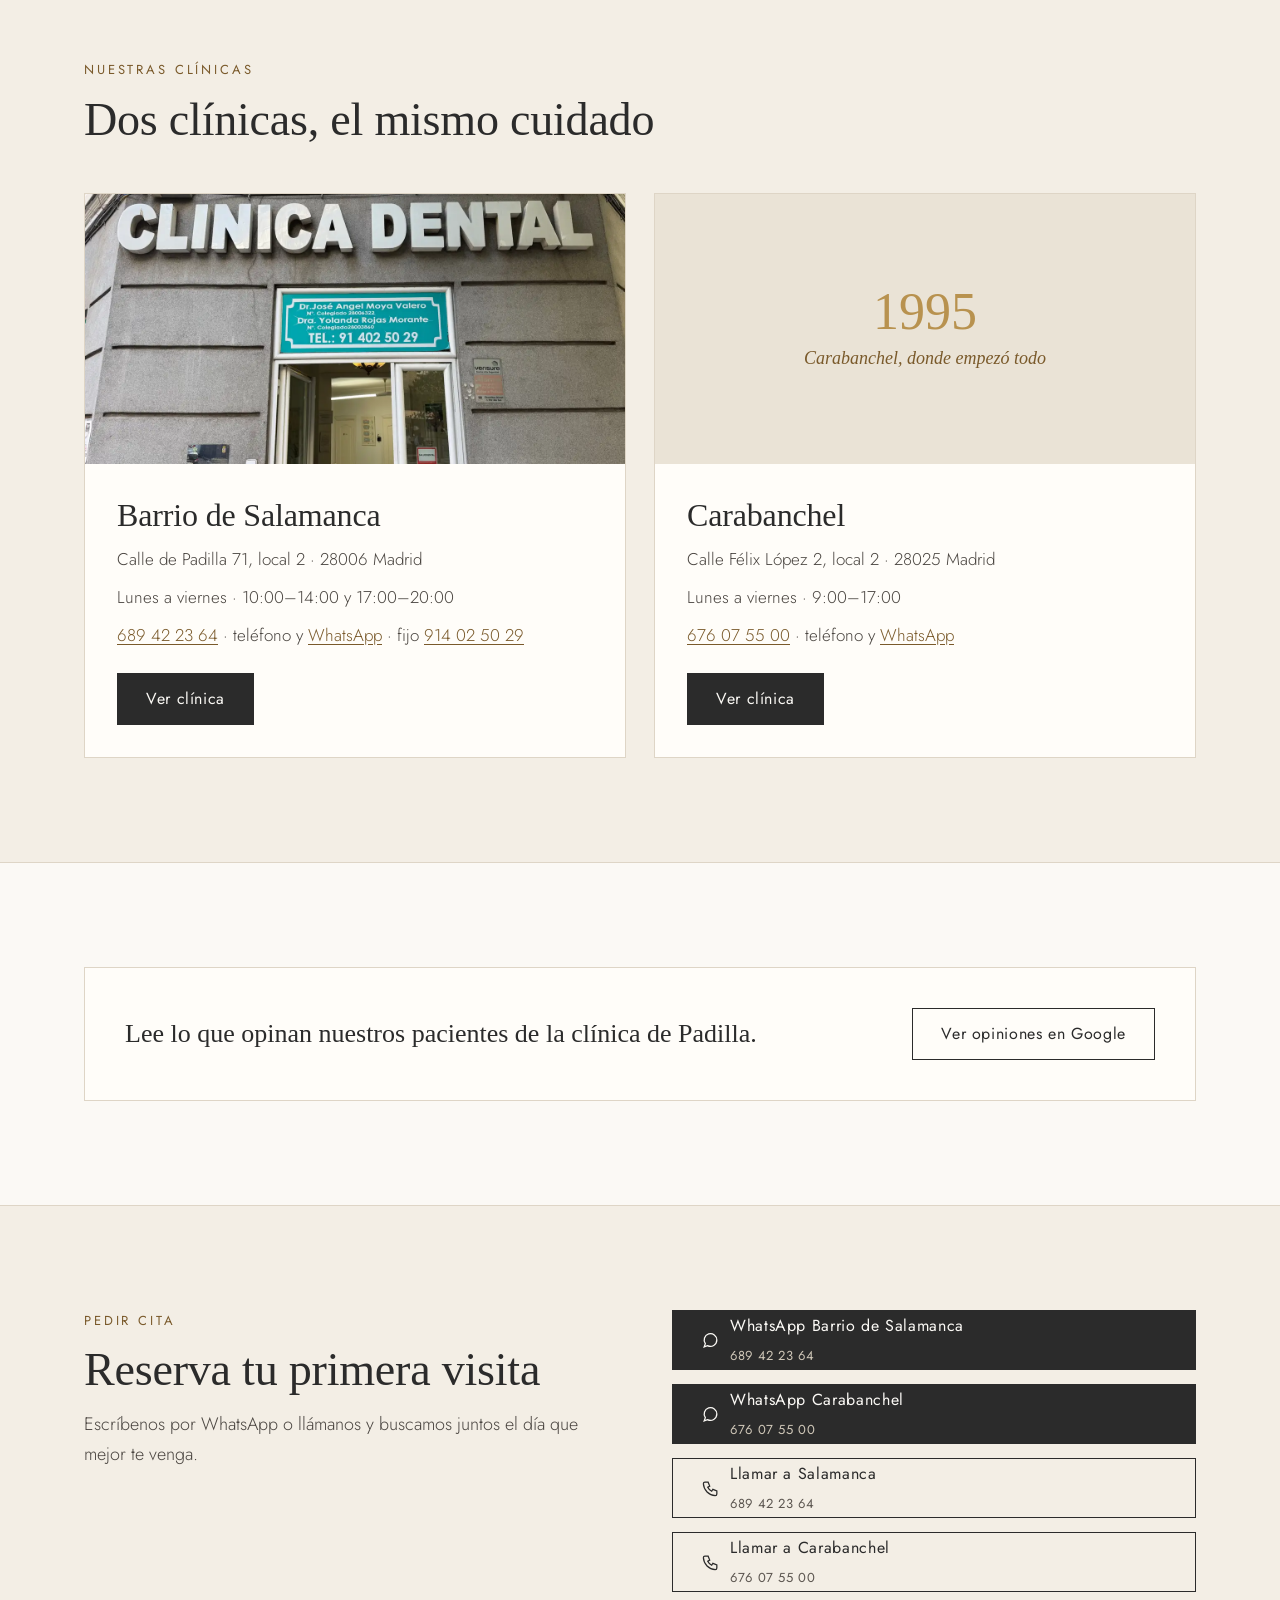
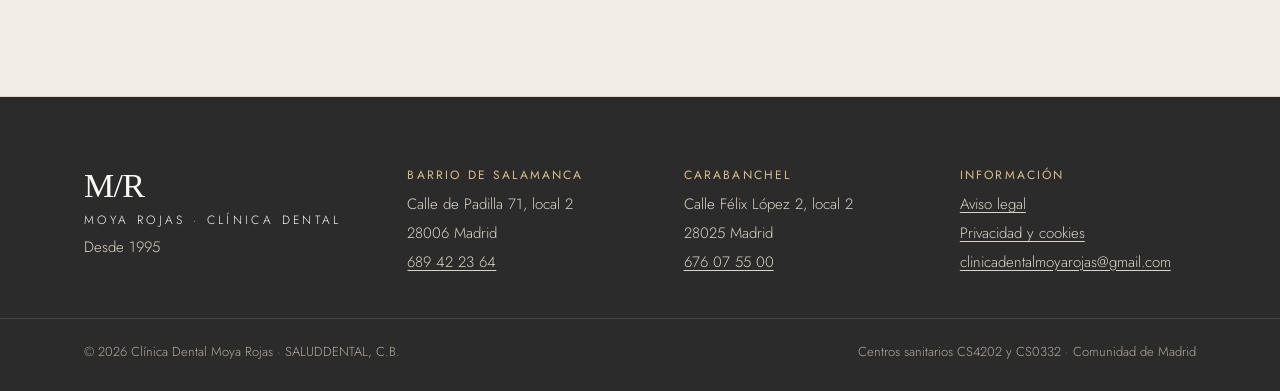
==== commit 01154edf: "Barra superior: cada clínica es un enlace para llamar a su móvil Co-Authored-By: Claude Opus 5.5 <no" ====
--- a/index.html
+++ b/index.html
@@ -50,8 +50,8 @@
 
 <div class="topbar">
   <div class="wrap">
-    <span>Barrio de Salamanca · Calle de Padilla 71 · <a href="tel:+34689422364">689 42 23 64</a></span>
-    <span>Carabanchel · Calle Félix López 2 · <a href="tel:+34676075500">676 07 55 00</a></span>
+    <a href="tel:+34689422364" aria-label="Llamar a la clínica del barrio de Salamanca, 689 42 23 64">Barrio de Salamanca · Calle de Padilla 71 · <b>689 42 23 64</b></a>
+    <a href="tel:+34676075500" aria-label="Llamar a la clínica de Carabanchel, 676 07 55 00">Carabanchel · Calle Félix López 2 · <b>676 07 55 00</b></a>
   </div>
 </div>
 
--- a/assets/styles.css
+++ b/assets/styles.css
@@ -78,6 +78,8 @@
 .topbar { background: var(--antracita); color: #E9E2D5; font-size: 13px; letter-spacing: .04em; }
 .topbar .wrap { display: flex; flex-wrap: wrap; justify-content: center; gap: 6px 32px; padding-top: 9px; padding-bottom: 9px; }
 .topbar a { color: #E9E2D5; text-decoration: none; }
+.topbar a b { font-weight: 500; color: #fff; border-bottom: 1px solid var(--ocre); }
+.topbar a:hover b { color: var(--ocre); }
 .header { position: sticky; top: 0; z-index: 20; background: rgba(251, 249, 245, .96); backdrop-filter: blur(6px); border-bottom: 1px solid var(--linea); }
 .header .wrap { display: flex; align-items: center; justify-content: space-between; gap: 20px; padding-top: 16px; padding-bottom: 16px; }
 .brand { display: flex; align-items: center; gap: 14px; text-decoration: none; color: var(--antracita); }
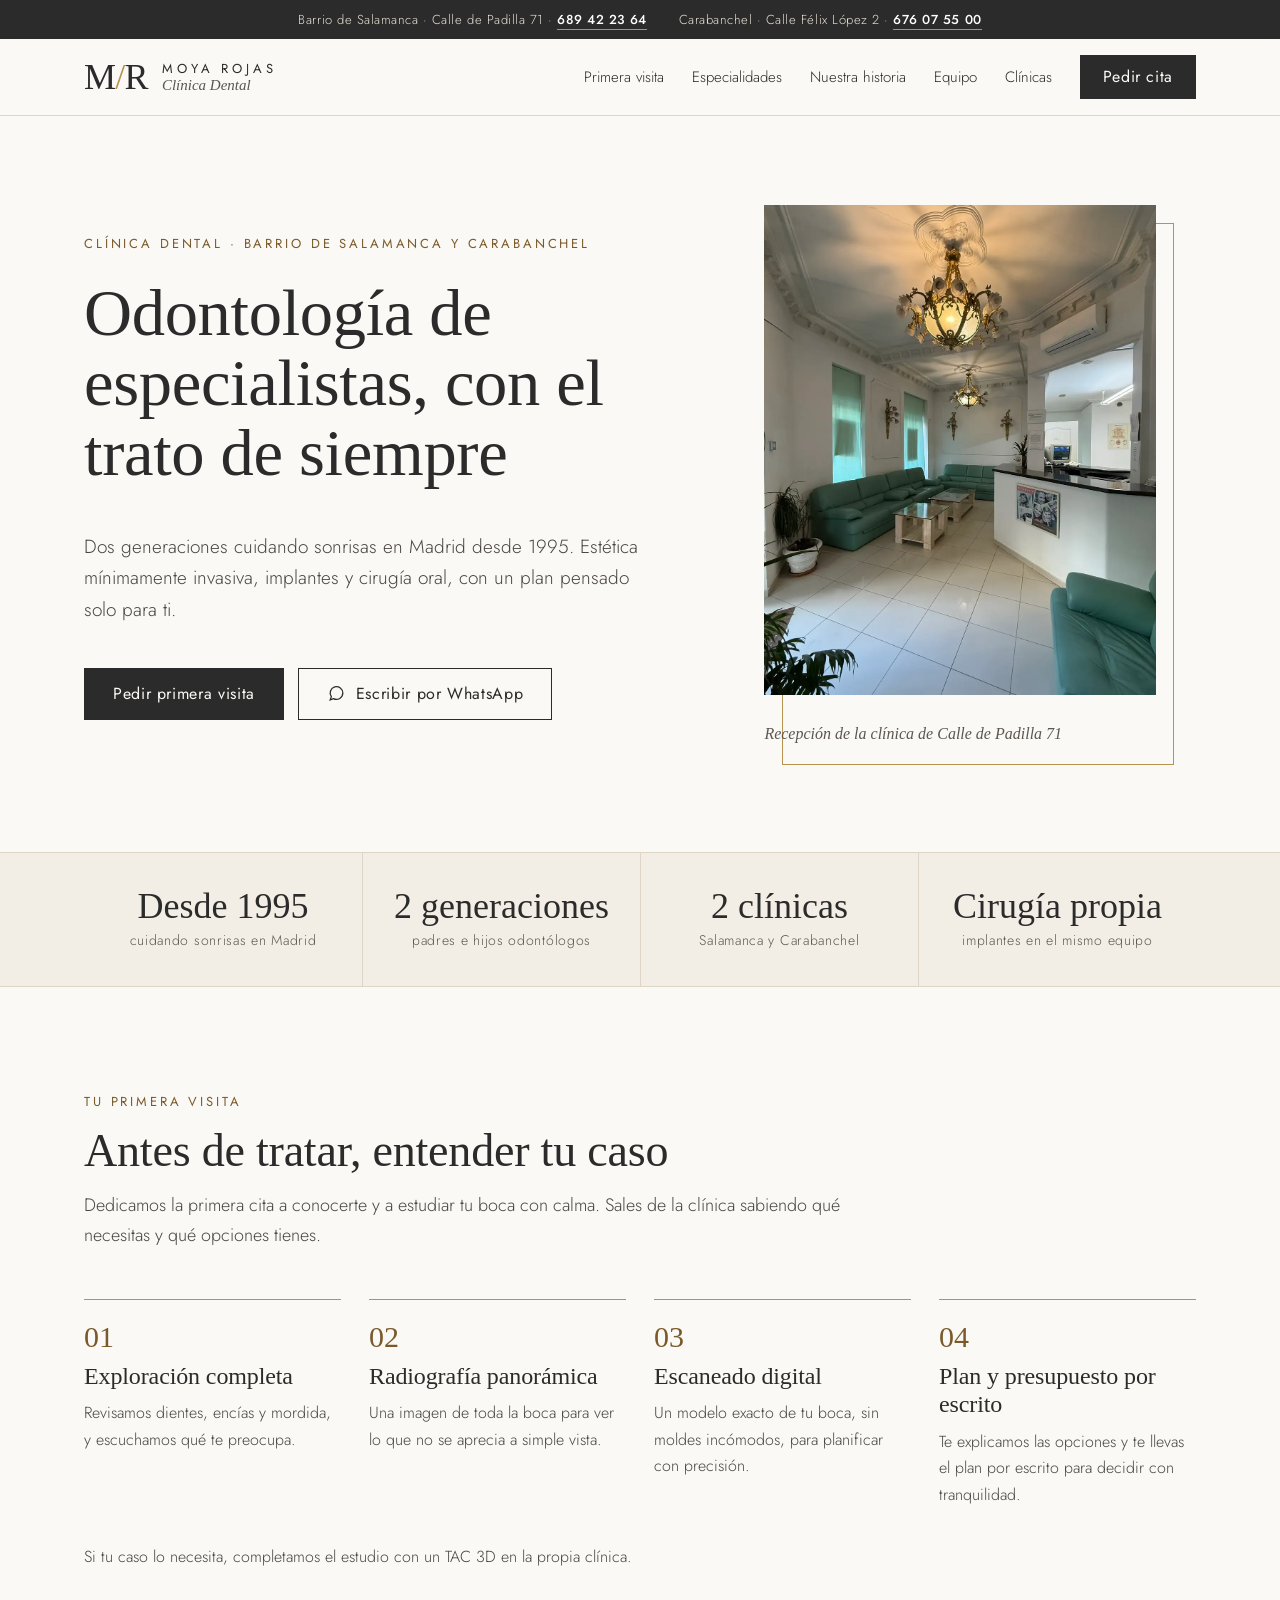
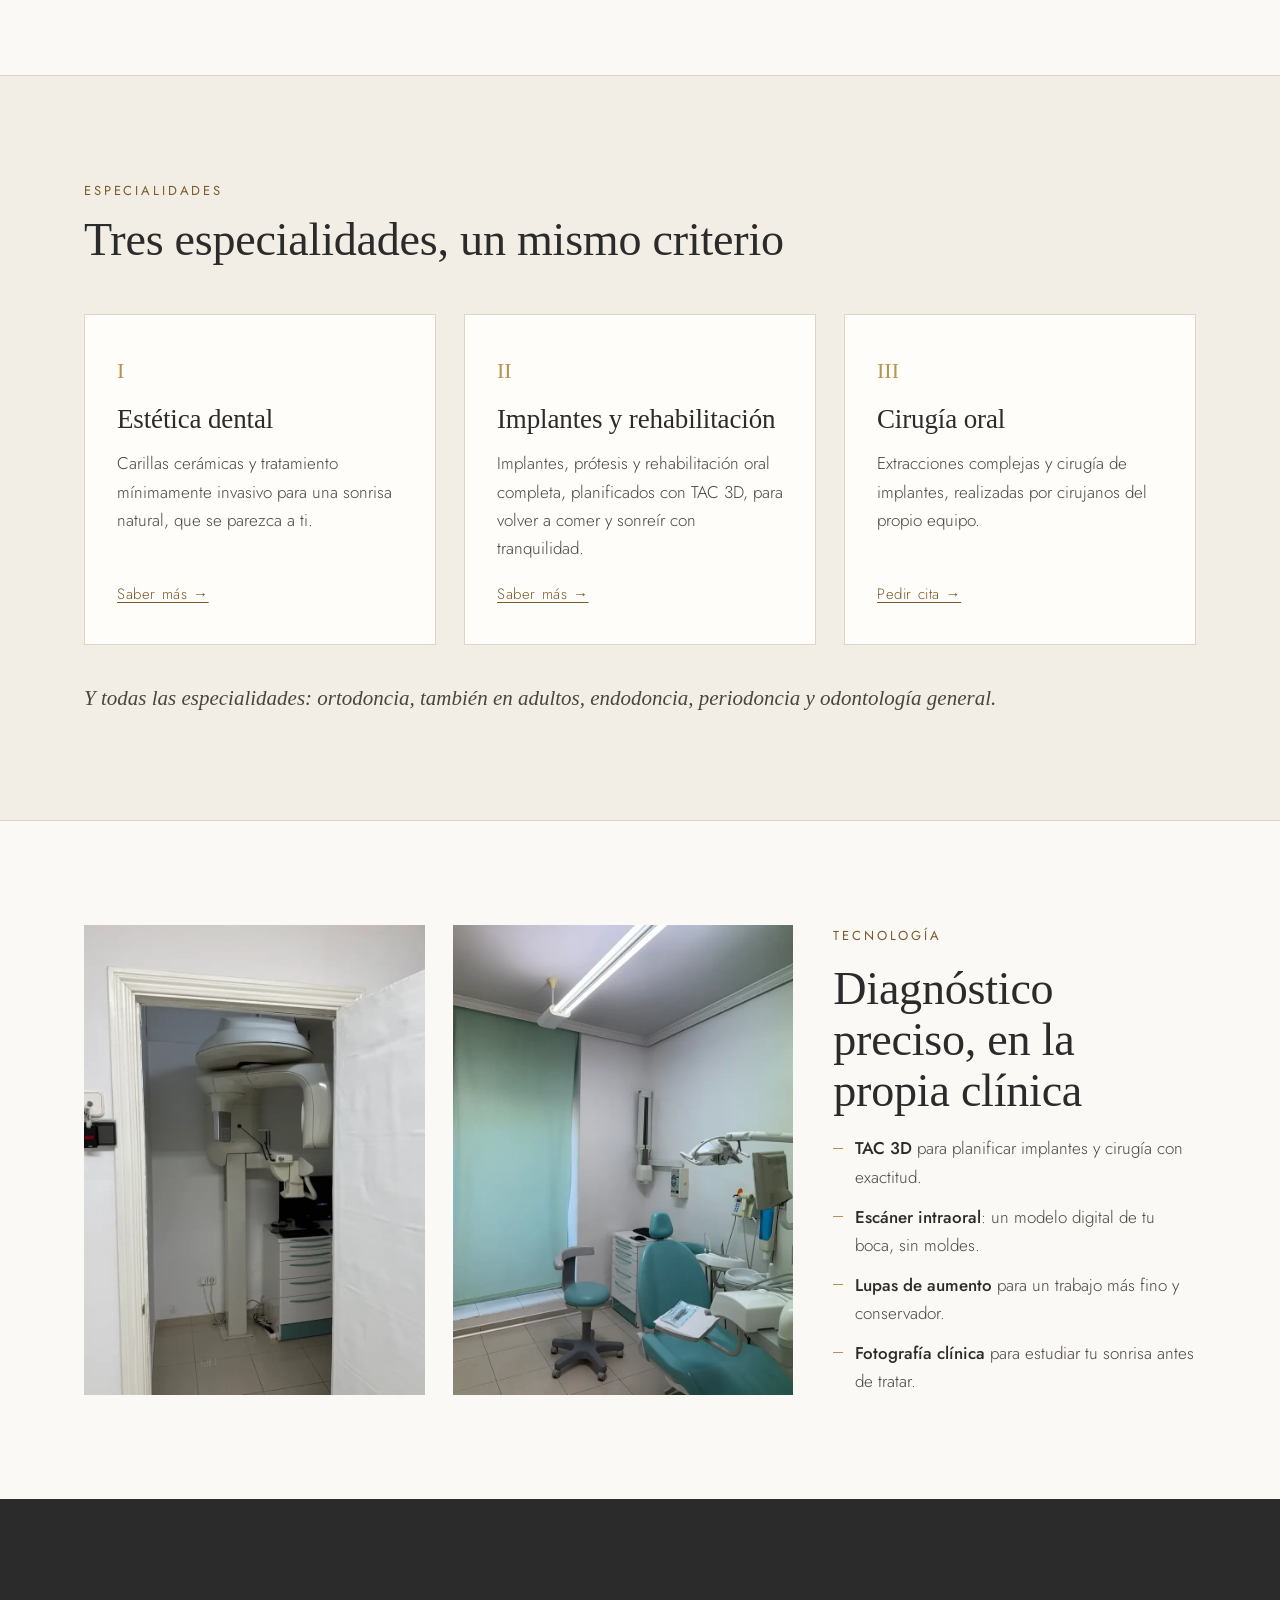
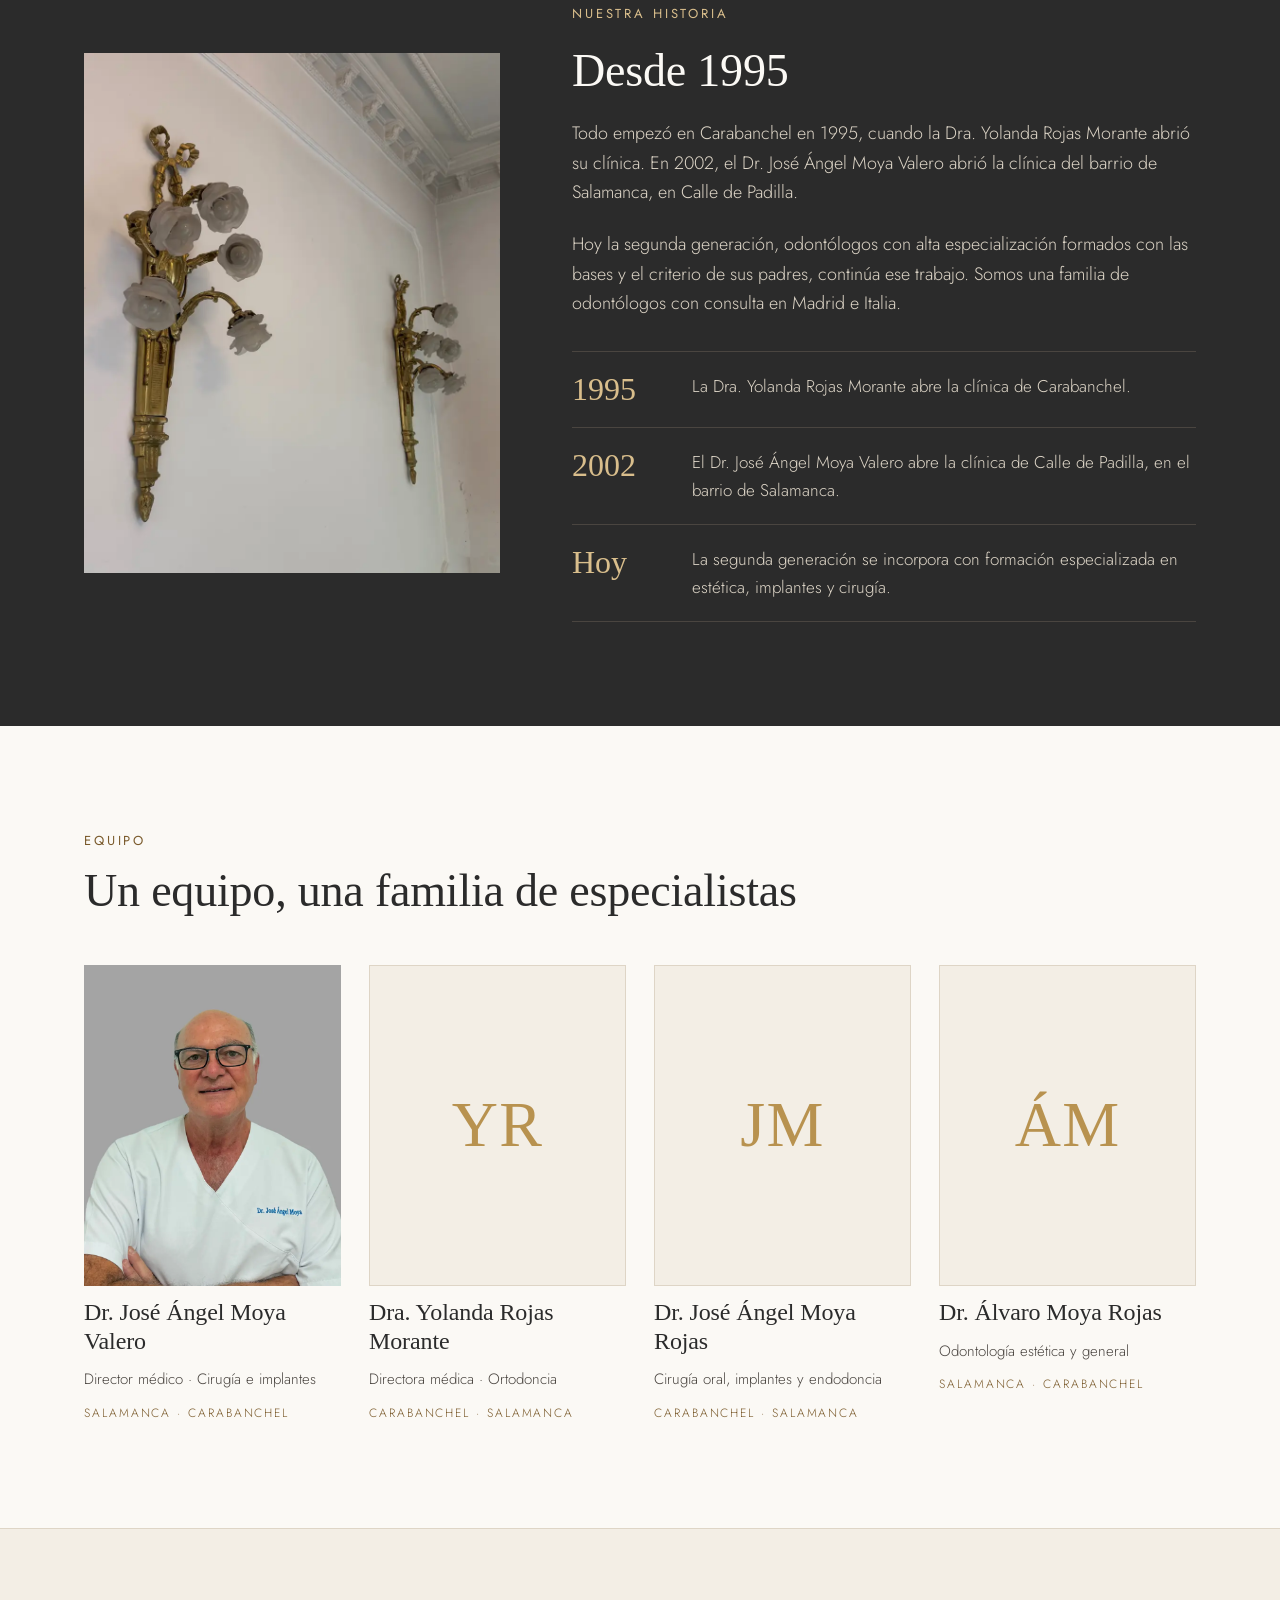
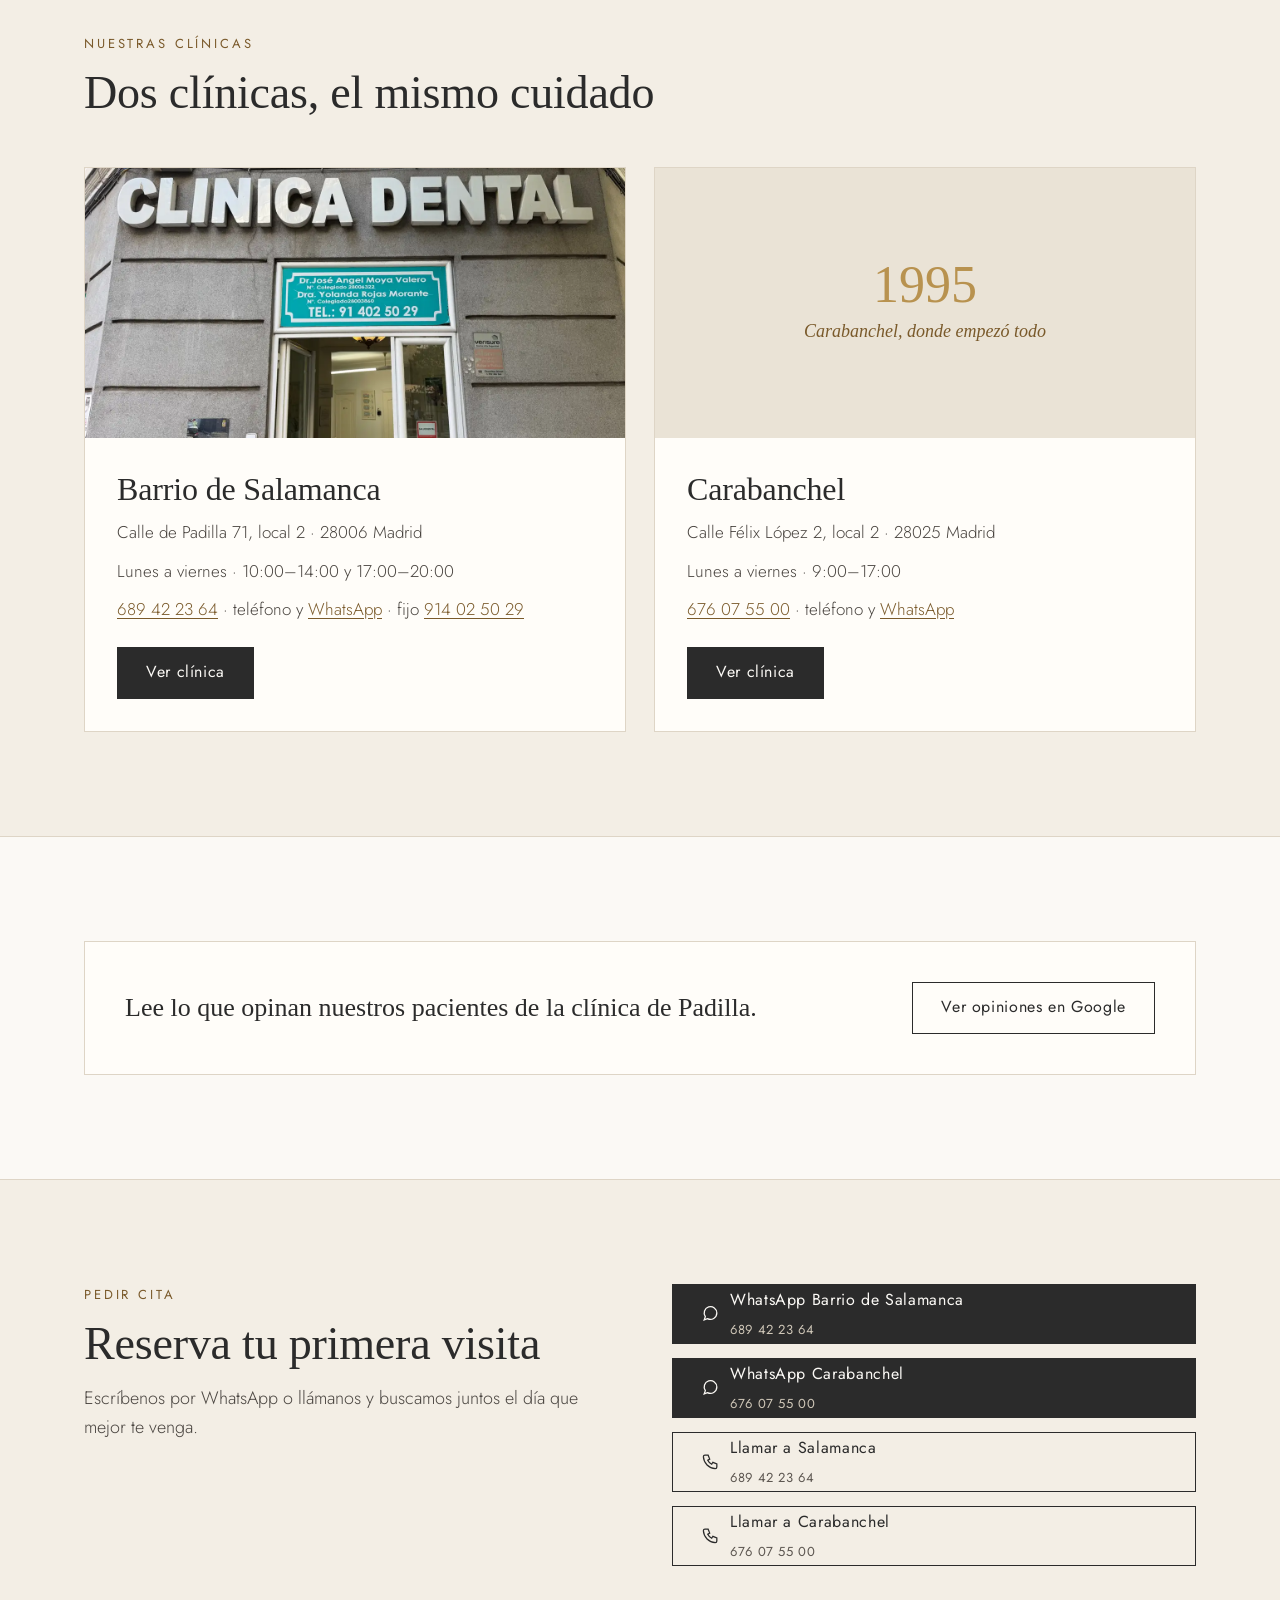
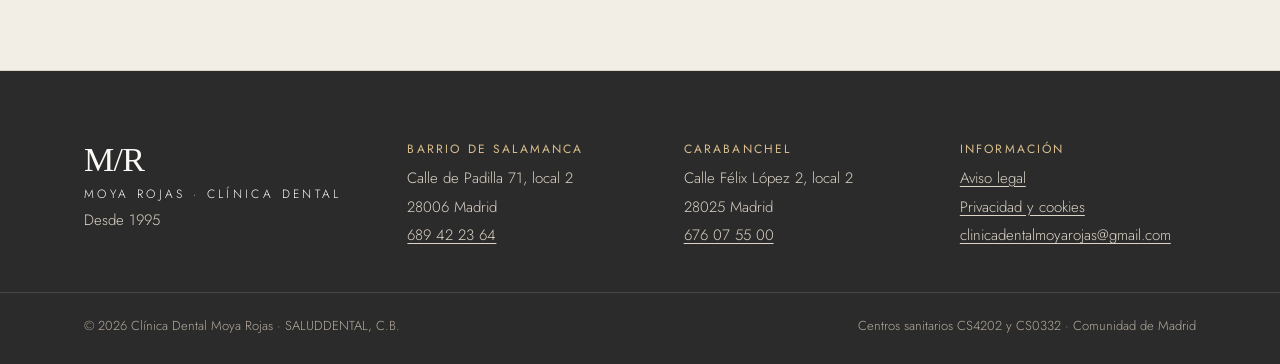
==== commit 13d006f9: "Quitar pagos/aseguradoras de la portada; sección discreta Aseguradoras (Mapfre Salud) en Padilla Co-" ====
--- a/index.html
+++ b/index.html
@@ -119,7 +119,7 @@
       <li><span class="num">03</span><h3>Escaneado digital</h3><p>Un modelo exacto de tu boca, sin moldes incómodos, para planificar con precisión.</p></li>
       <li><span class="num">04</span><h3>Plan y presupuesto por escrito</h3><p>Te explicamos las opciones y te llevas el plan por escrito para decidir con tranquilidad.</p></li>
     </ol>
-    <p class="nota">Si tu caso lo necesita, completamos el estudio con un TAC 3D en la propia clínica. Consúltanos las opciones de pago. En Salamanca trabajamos además con algunas aseguradoras.</p>
+    <p class="nota">Si tu caso lo necesita, completamos el estudio con un TAC 3D en la propia clínica.</p>
   </div>
 </section>
 
--- a/assets/styles.css
+++ b/assets/styles.css
@@ -117,6 +117,10 @@
 .pasos h3 { font-size: 24px; }
 .pasos p { margin: 0; color: var(--texto-2); font-size: 16px; }
 .nota { margin: 36px 0 0; color: var(--texto-2); font-size: 16px; }
+.aseguradoras { padding: 36px 0; }
+.aseguradoras .wrap { display: flex; flex-wrap: wrap; align-items: baseline; gap: 6px 20px; }
+.aseguradoras h2 { margin: 0; font-family: var(--sans, inherit); font-size: 13px; font-weight: 400; letter-spacing: .22em; line-height: 1.4; }
+.aseguradoras p { margin: 0; color: var(--texto-2); font-size: 16px; }
 
 .cards { display: grid; grid-template-columns: repeat(3, 1fr); gap: 28px; }
 .cards--4 { grid-template-columns: repeat(4, 1fr); }
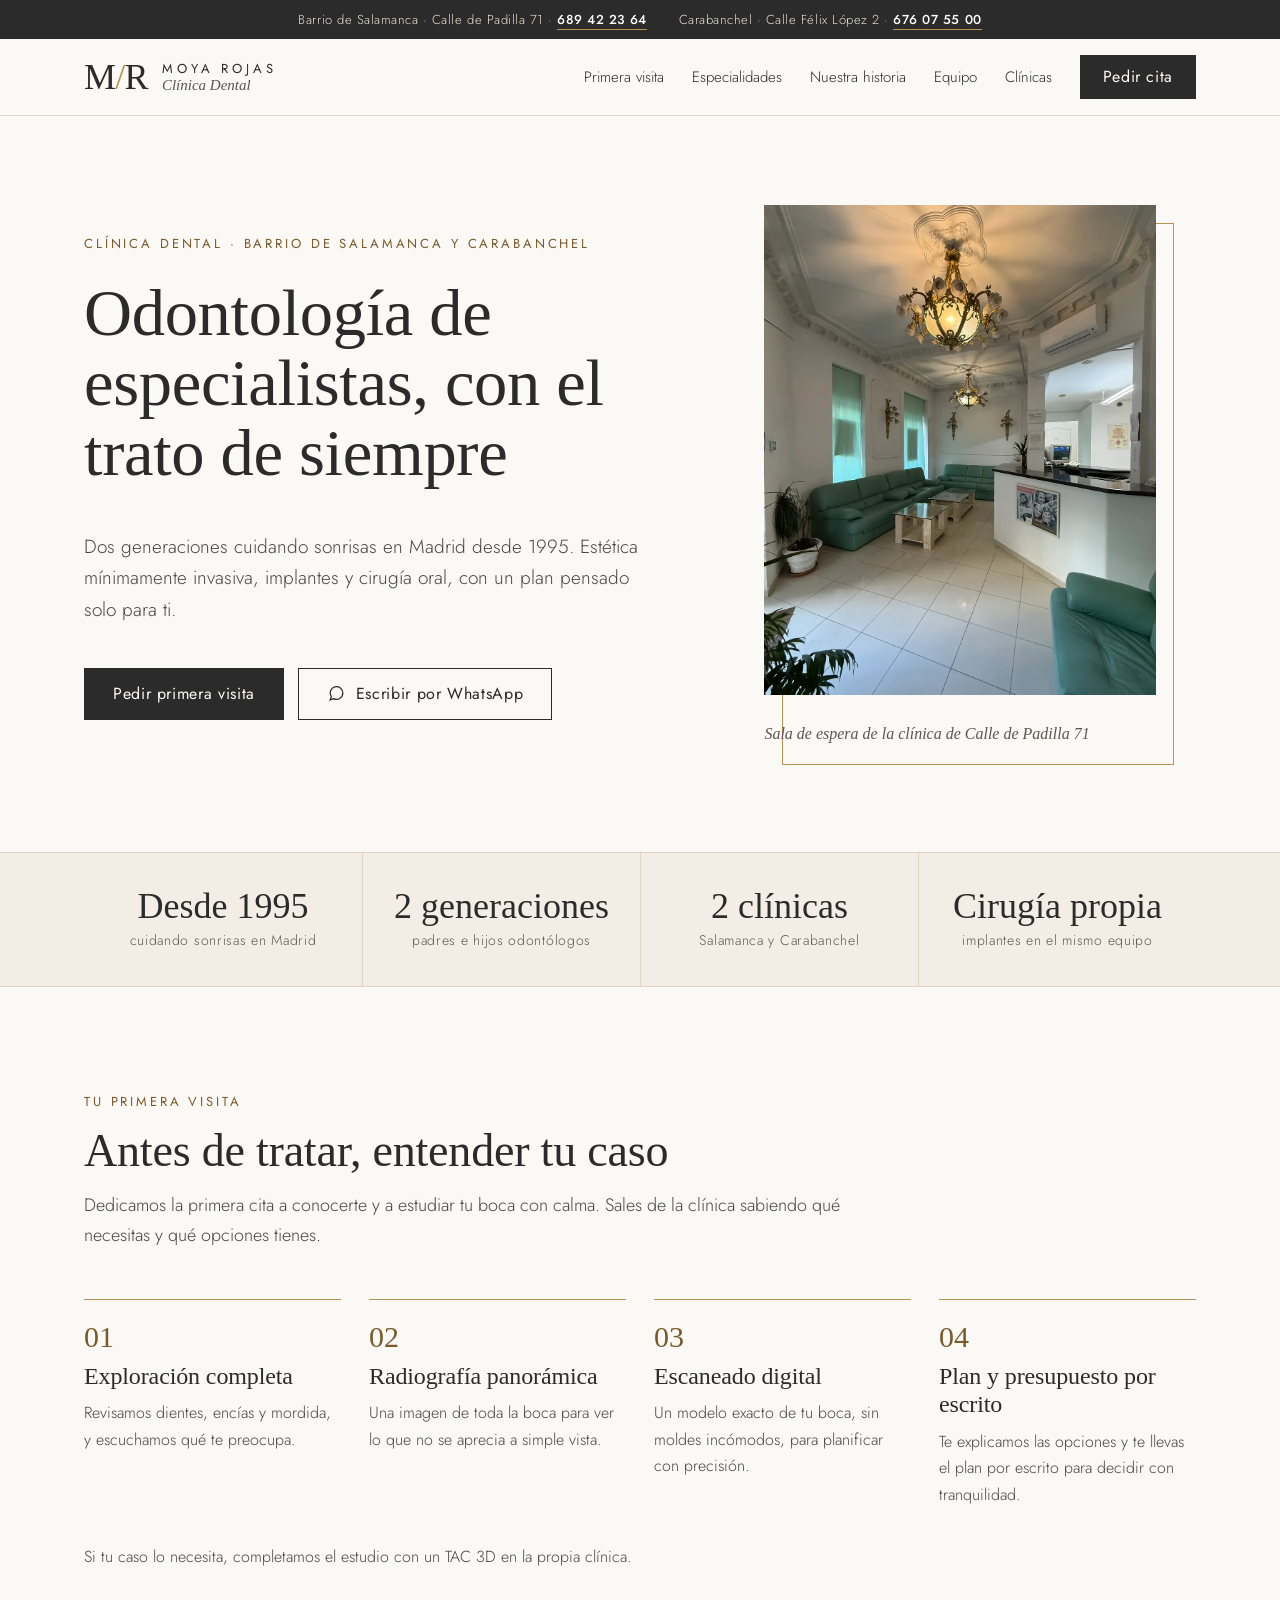
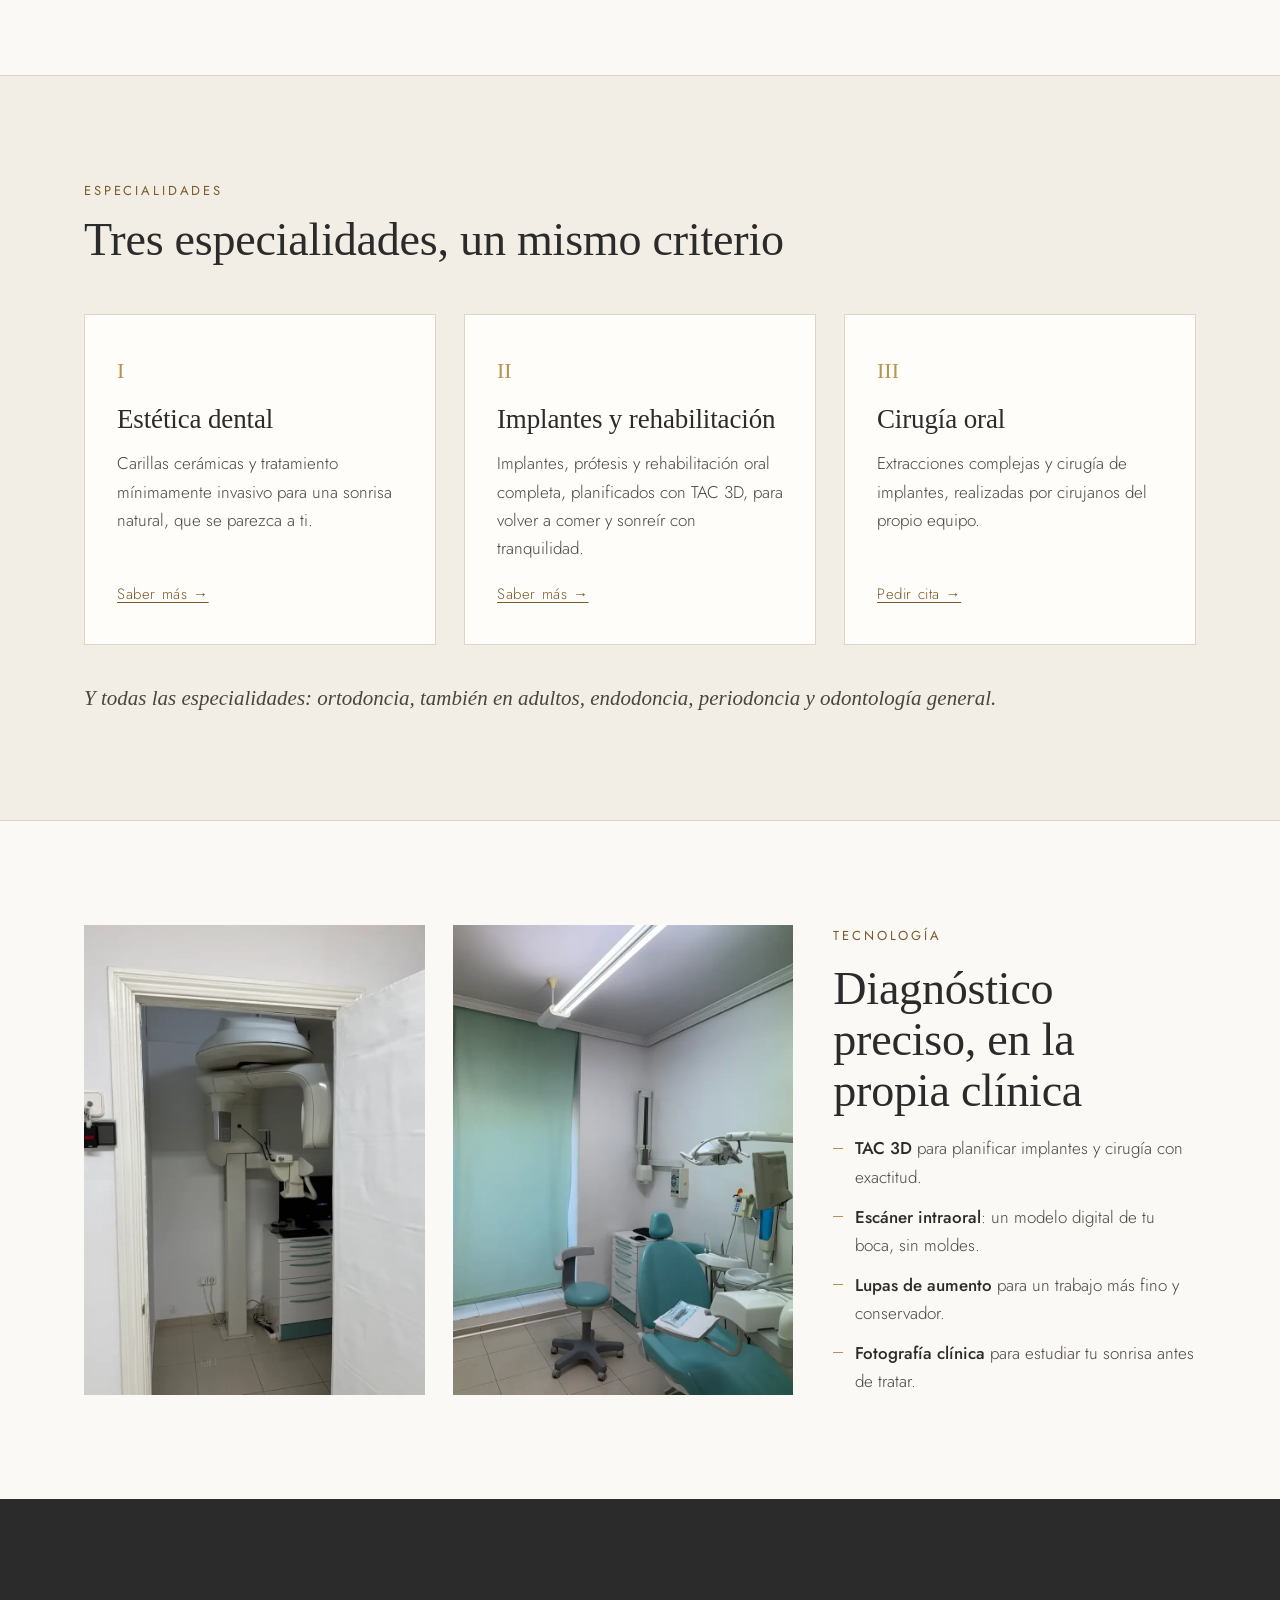
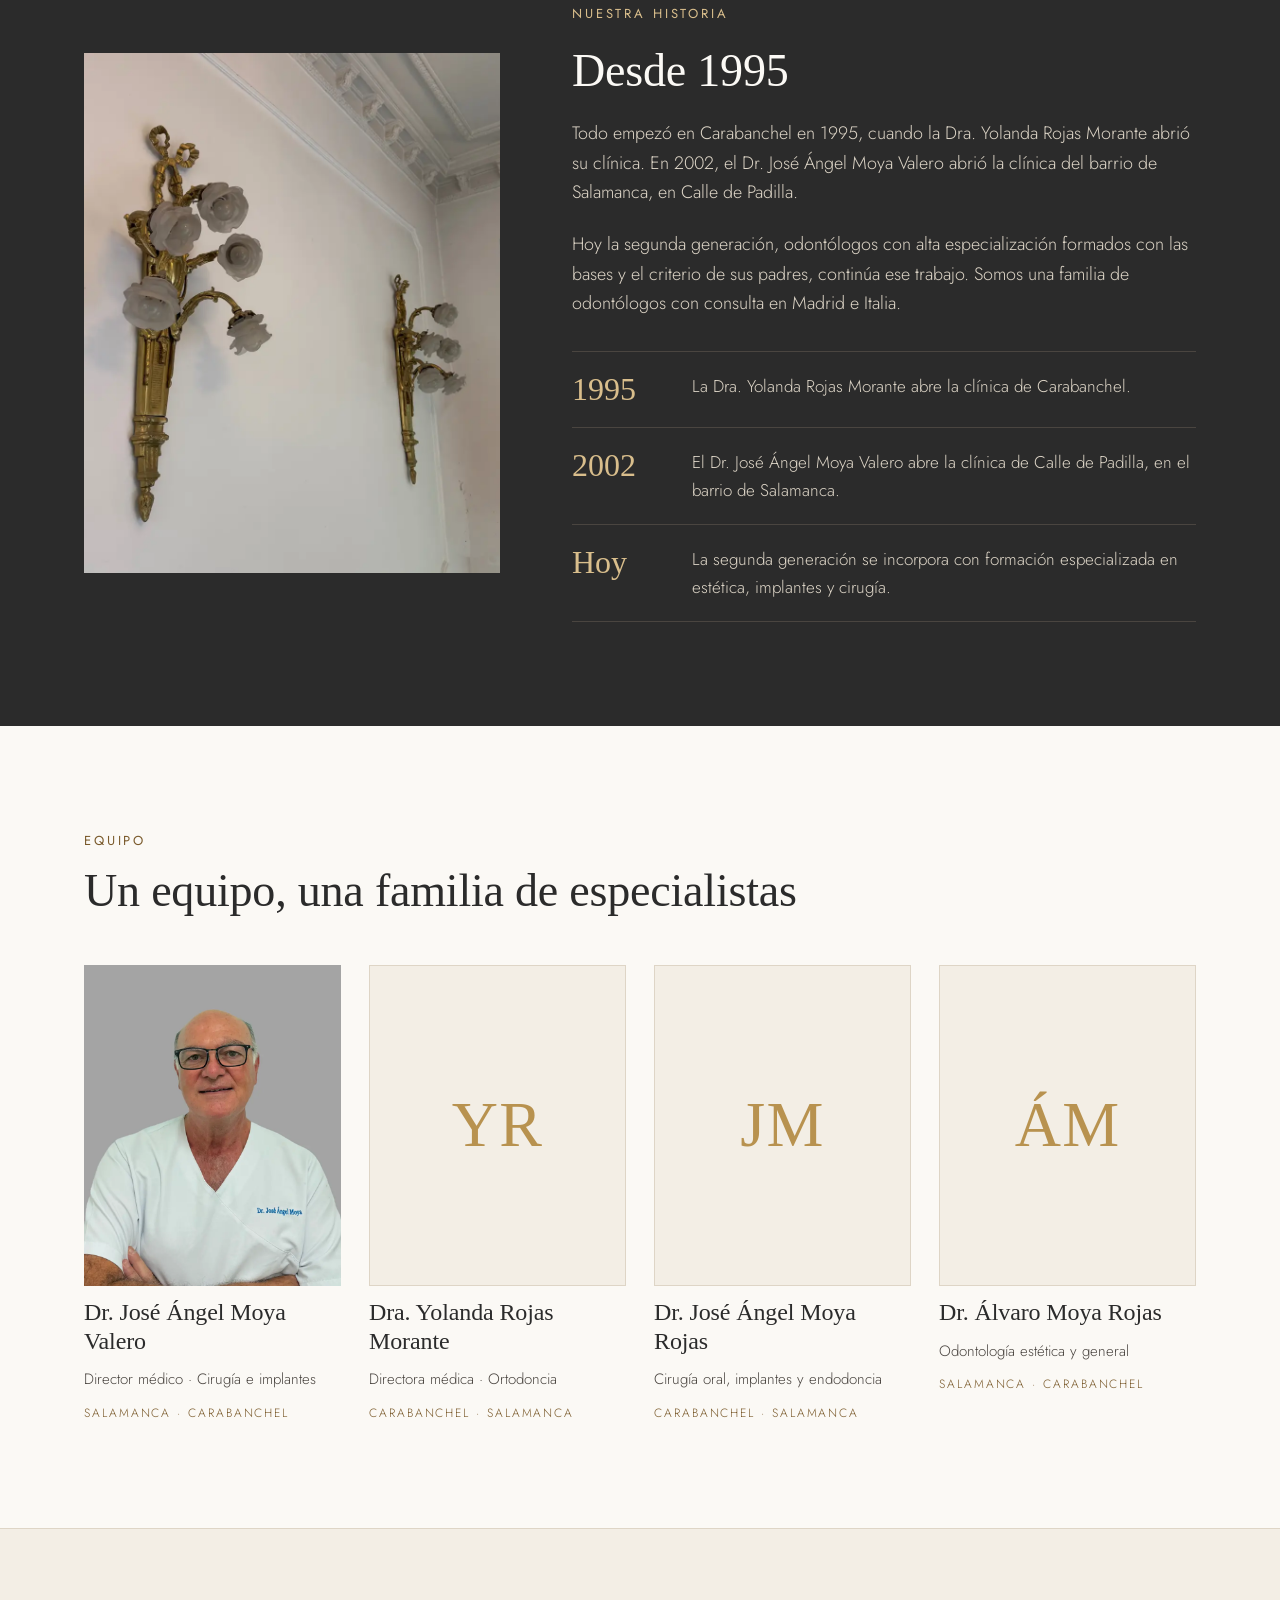
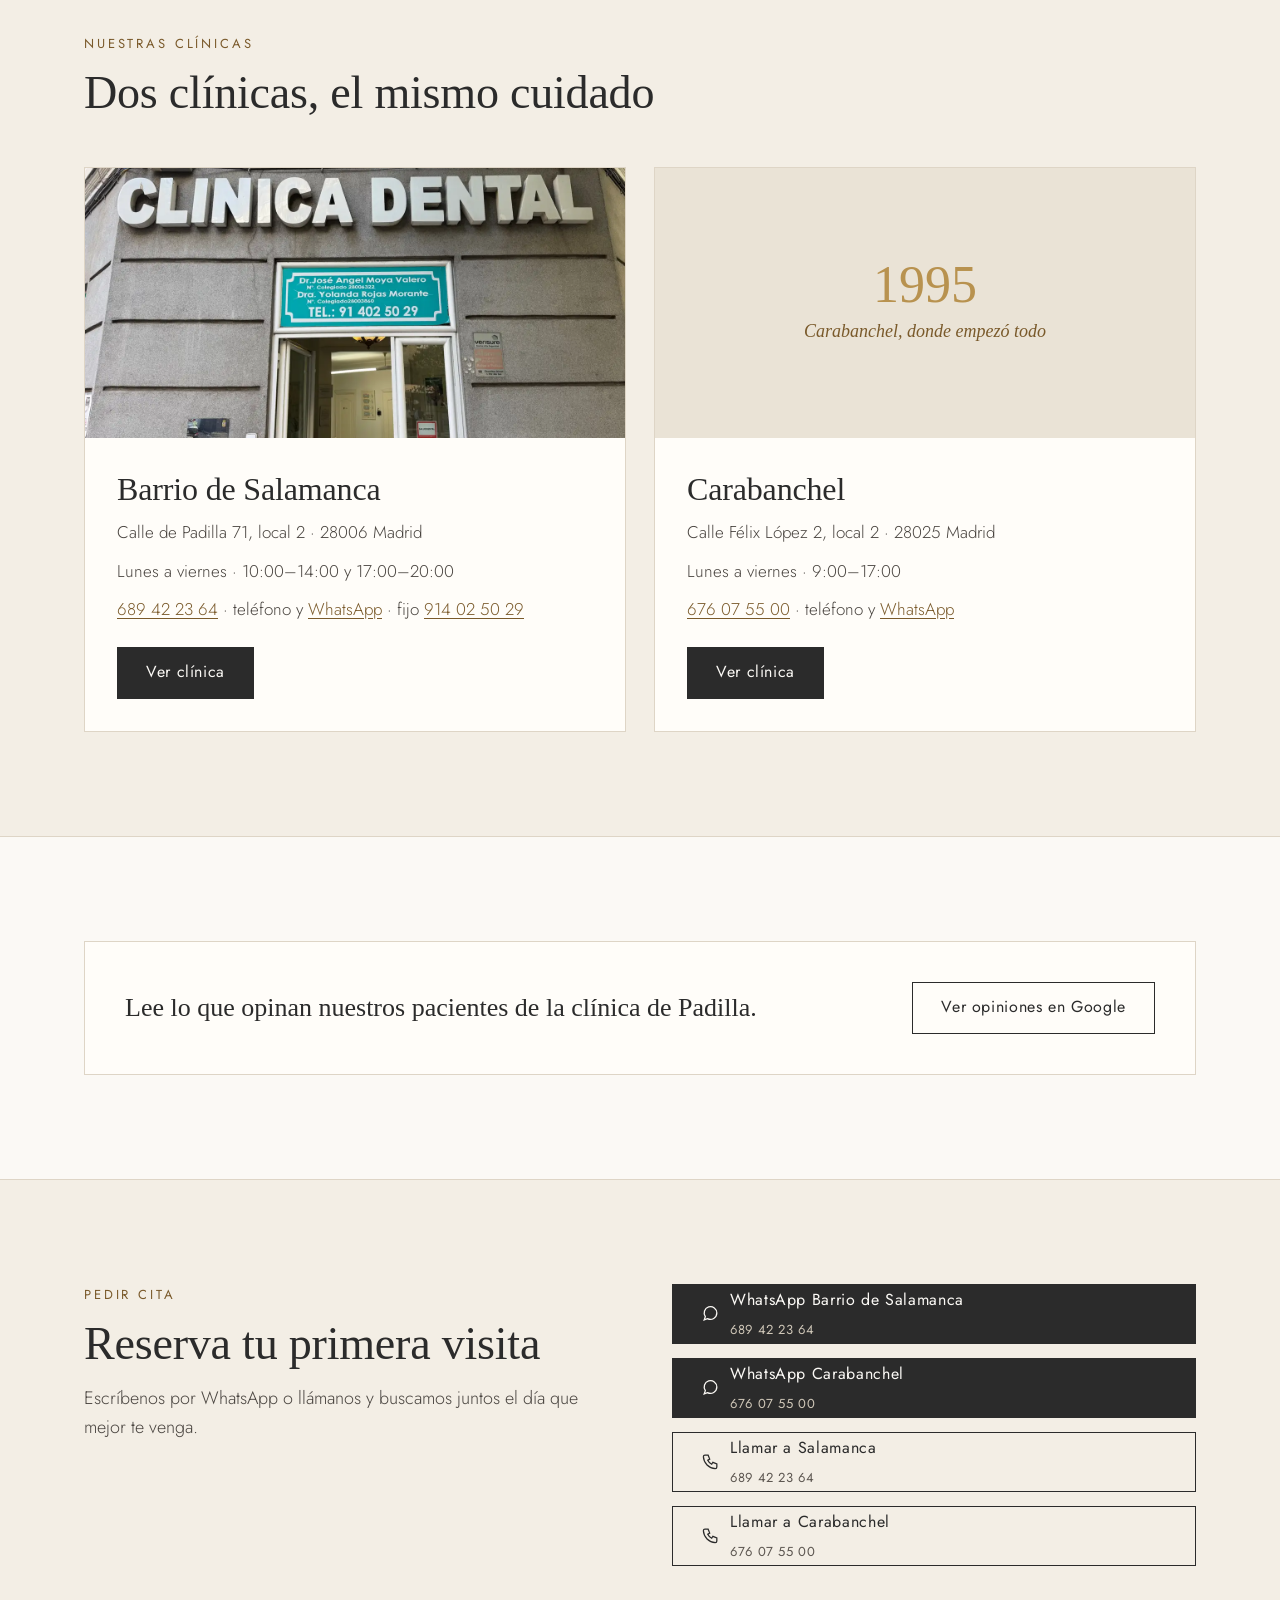
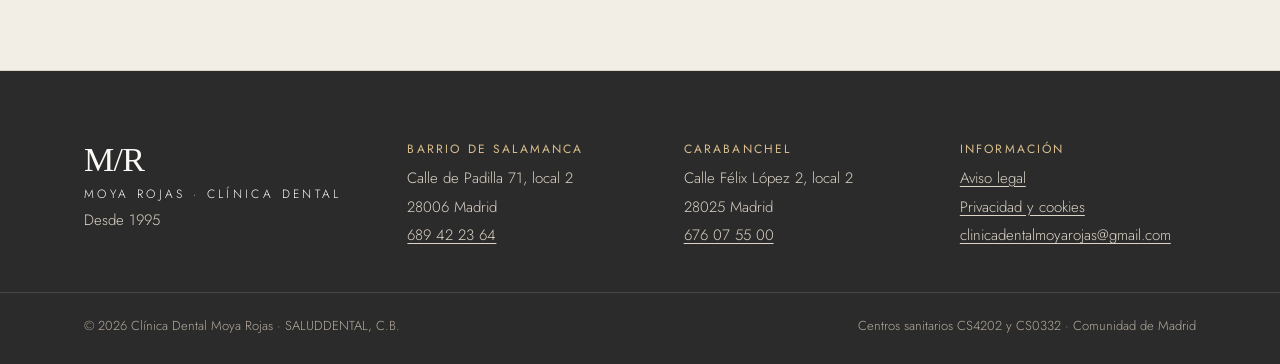
==== commit 3b1021ed: "Correcciones de la auditoría: datos, Open Graph, cabecera, anclas, 404 y erratas legales Co-Authored" ====
--- a/index.html
+++ b/index.html
@@ -7,9 +7,12 @@
 <meta name="description" content="Clínica dental familiar en Madrid desde 1995. Estética dental mínimamente invasiva, carillas cerámicas, implantes, cirugía oral y ortodoncia también en adultos. Clínicas en Calle de Padilla 71 (barrio de Salamanca) y Calle Félix López 2 (Carabanchel).">
 <link rel="canonical" href="https://www.clinicadentalmoyarojas.com/">
 <meta property="og:type" content="website">
+<meta property="og:url" content="https://www.clinicadentalmoyarojas.com/">
 <meta property="og:title" content="Clínica Dental Moya Rojas · Desde 1995">
 <meta property="og:description" content="Odontología de especialistas, con el trato de siempre. Barrio de Salamanca y Carabanchel.">
-<meta property="og:image" content="https://www.clinicadentalmoyarojas.com/img/salon-padilla.webp">
+<meta property="og:image" content="https://www.clinicadentalmoyarojas.com/img/og-clinica.jpg">
+<meta property="og:image:width" content="1200">
+<meta property="og:image:height" content="630">
 <meta property="og:locale" content="es_ES">
 <meta name="theme-color" content="#2B2B2B">
 <link rel="icon" href="/favicon.svg" type="image/svg+xml">
@@ -29,7 +32,7 @@
       "@type": "Dentist",
       "name": "Clínica Dental Moya Rojas · Barrio de Salamanca",
       "url": "https://www.clinicadentalmoyarojas.com/clinica-barrio-salamanca/",
-      "telephone": "+34914025029",
+      "telephone": "+34689422364",
       "address": { "@type": "PostalAddress", "streetAddress": "Calle de Padilla 71, local 2", "postalCode": "28006", "addressLocality": "Madrid", "addressCountry": "ES" },
       "openingHours": ["Mo-Fr 10:00-14:00", "Mo-Fr 17:00-20:00"]
     },
@@ -92,7 +95,7 @@
     </div>
     <figure class="hero__img">
       <img src="/img/salon-padilla.webp" width="1100" height="1375" alt="Salón de espera de la clínica de Calle de Padilla, con molduras y lámpara de araña" fetchpriority="high">
-      <figcaption>Recepción de la clínica de Calle de Padilla 71</figcaption>
+      <figcaption>Sala de espera de la clínica de Calle de Padilla 71</figcaption>
     </figure>
   </div>
 </section>
--- a/assets/styles.css
+++ b/assets/styles.css
@@ -92,6 +92,9 @@
 .nav a { color: var(--antracita); text-decoration: none; }
 .nav a:hover, .nav a[aria-current="page"] { color: var(--ocre-osc); }
 .nav .btn { min-height: 44px; padding: 0 22px; color: var(--blanco); }
+.nav .btn:hover { color: var(--blanco); }
+.brand__name, .nav a, .nav .btn { white-space: nowrap; }
+[id] { scroll-margin-top: 96px; }
 .nav-toggle { display: none; background: none; border: 1px solid var(--linea); min-width: 46px; min-height: 46px; cursor: pointer; color: var(--antracita); }
 .nav-toggle svg { width: 22px; height: 22px; }
 
@@ -233,6 +236,14 @@
   .tecno { grid-template-columns: 1fr 1fr; }
   .tecno__txt { grid-column: 1 / -1; padding-left: 0; }
   .footer .wrap { grid-template-columns: 1fr 1fr; }
+}
+@media (max-width: 1180px) {
+  .nav-toggle { display: inline-flex; align-items: center; justify-content: center; }
+  .nav { display: none; position: absolute; left: 0; right: 0; top: 100%; background: var(--blanco); border-bottom: 1px solid var(--linea); flex-direction: column; align-items: stretch; padding: 8px 5% 20px; gap: 0; }
+  .nav.is-open { display: flex; }
+  .nav a { padding: 14px 0; border-bottom: 1px solid var(--linea); font-size: 17px; }
+  .nav .btn { margin-top: 14px; border-bottom: 1px solid var(--antracita); }
+  .header .wrap { position: relative; }
 }
 @media (max-width: 860px) {
   .nav-toggle { display: inline-flex; align-items: center; justify-content: center; }
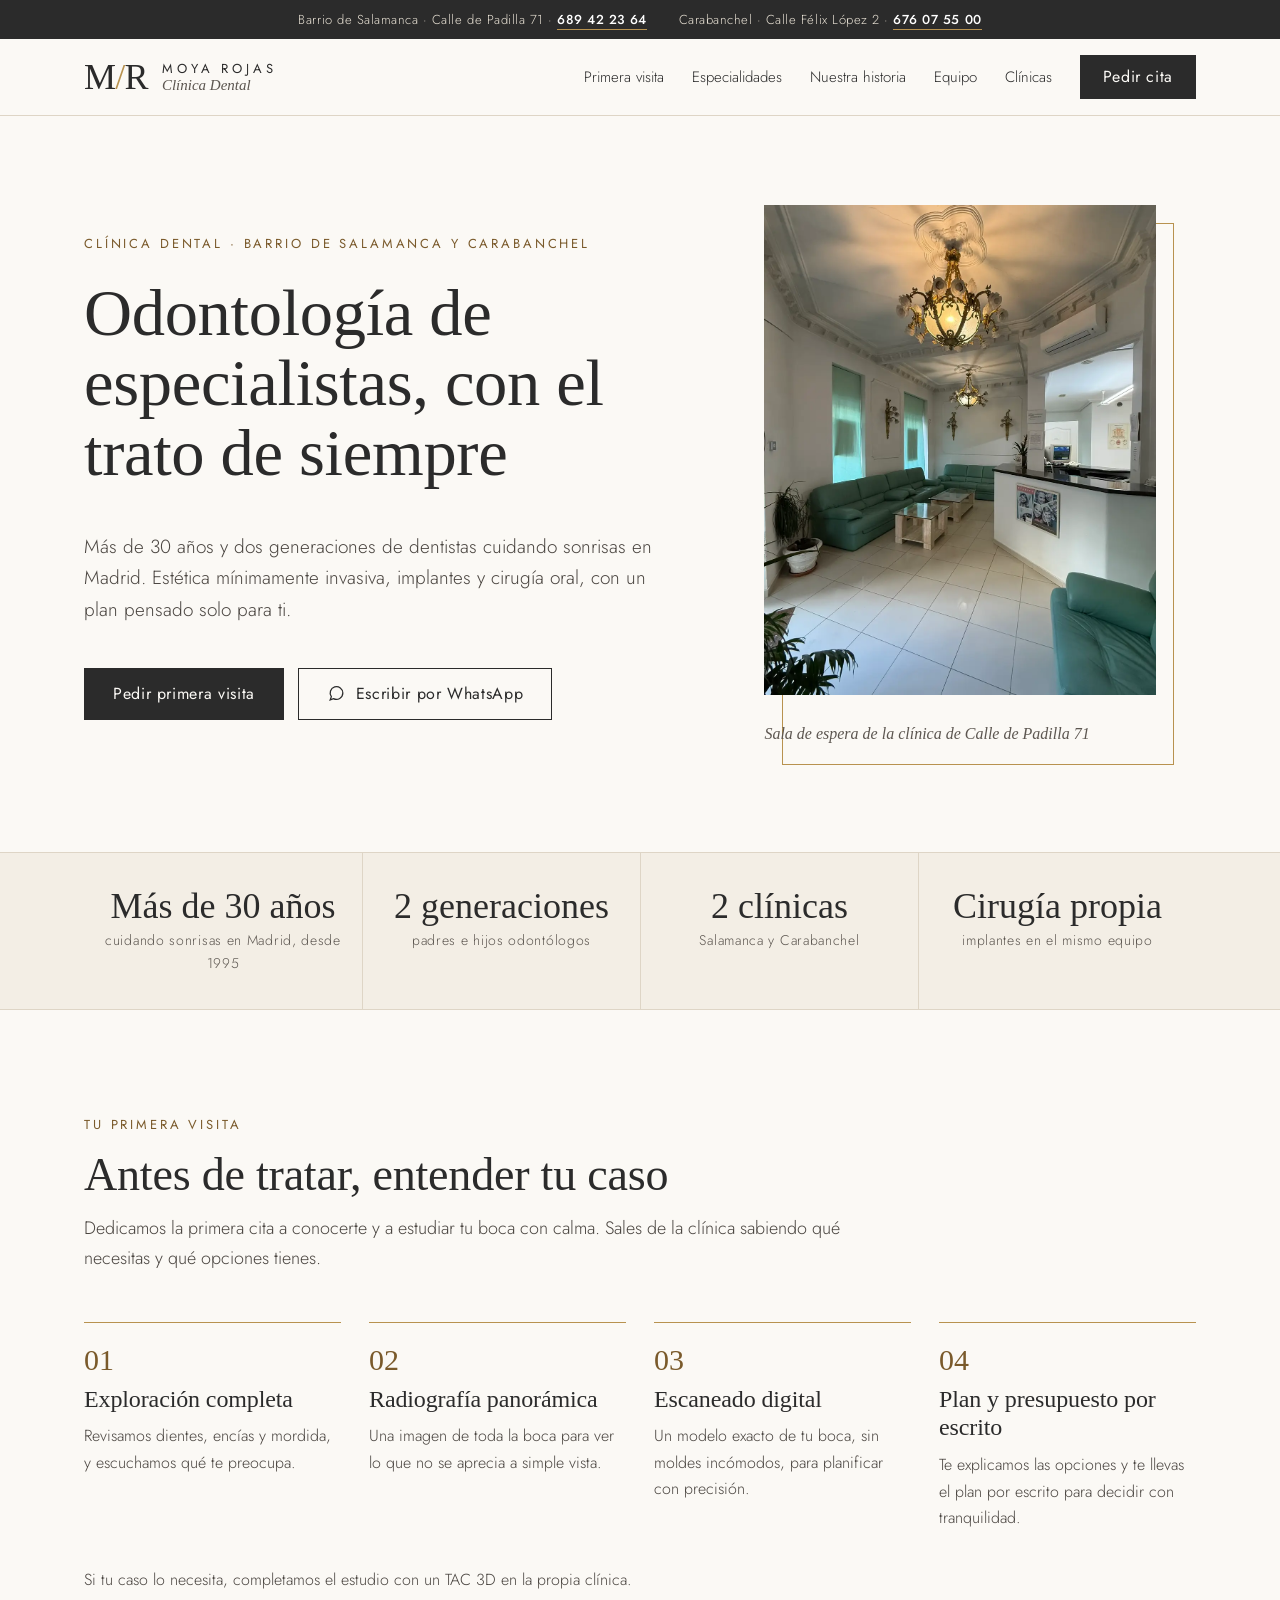
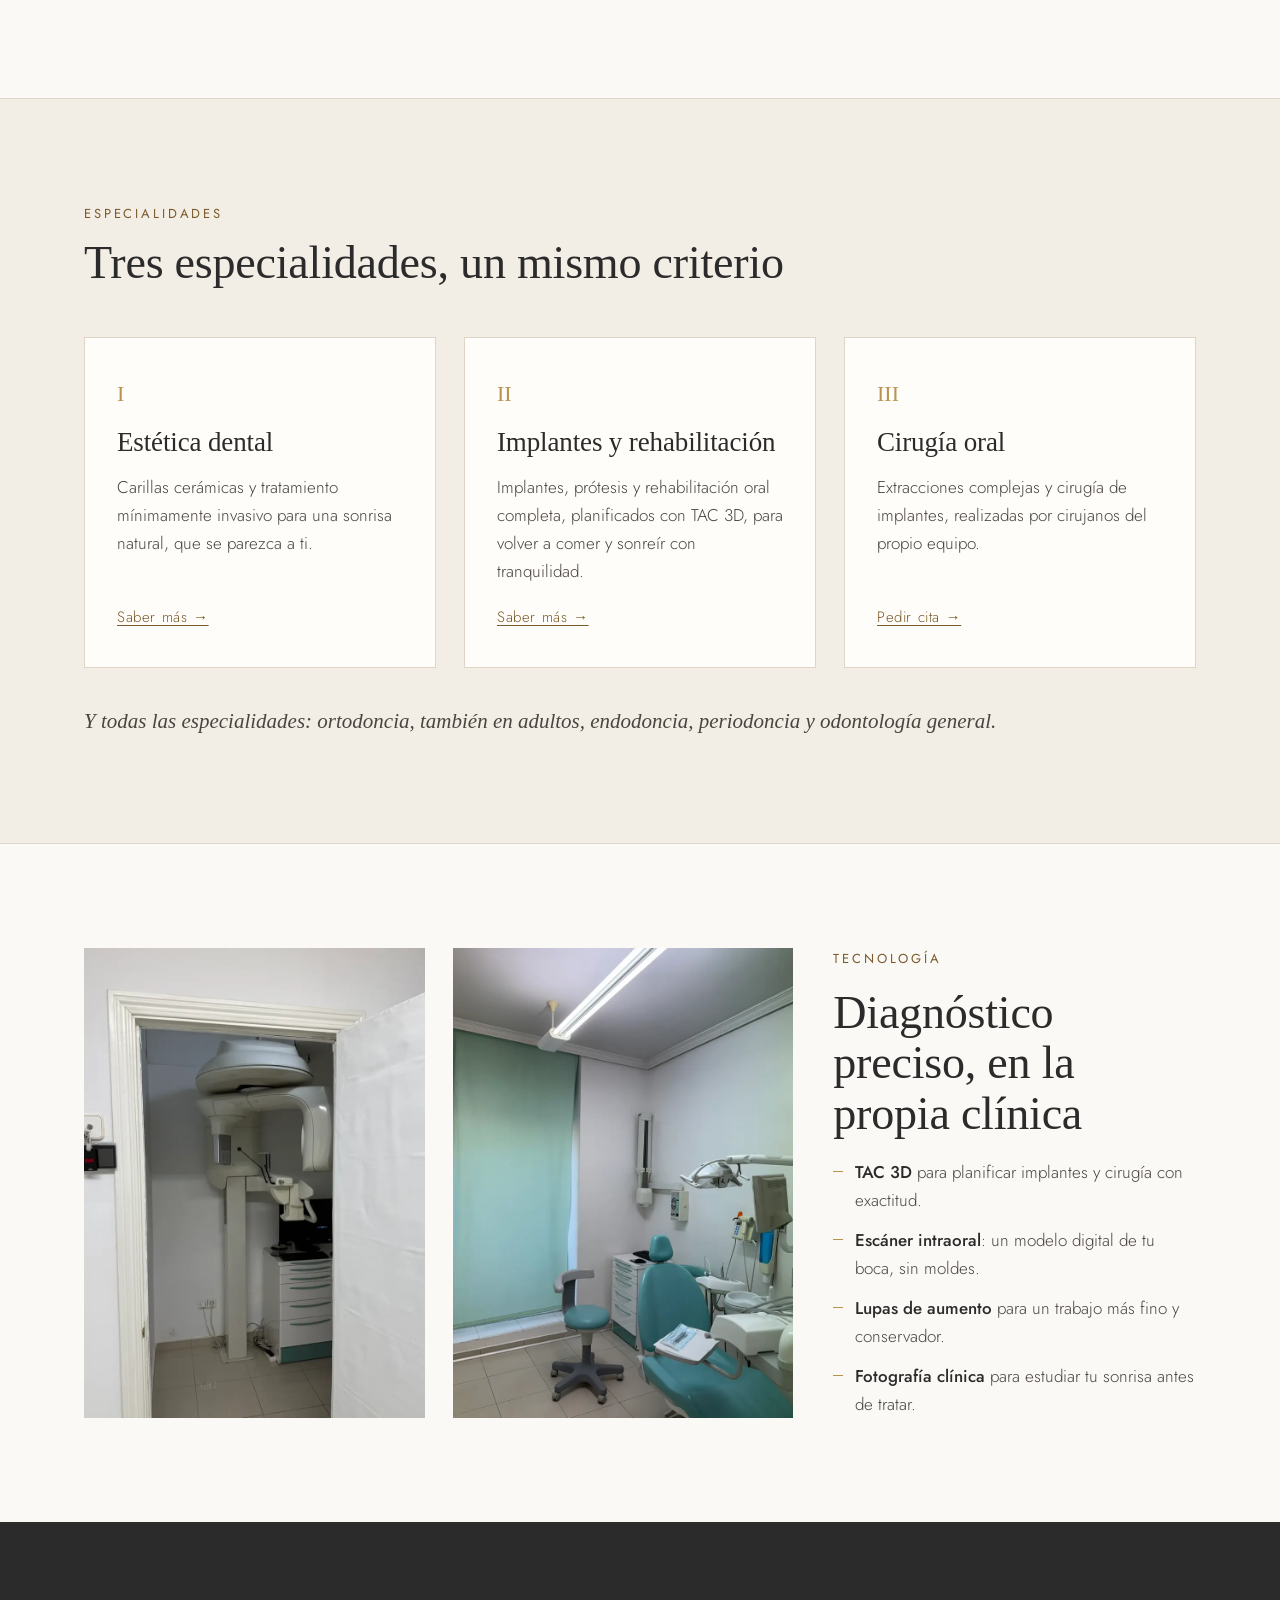
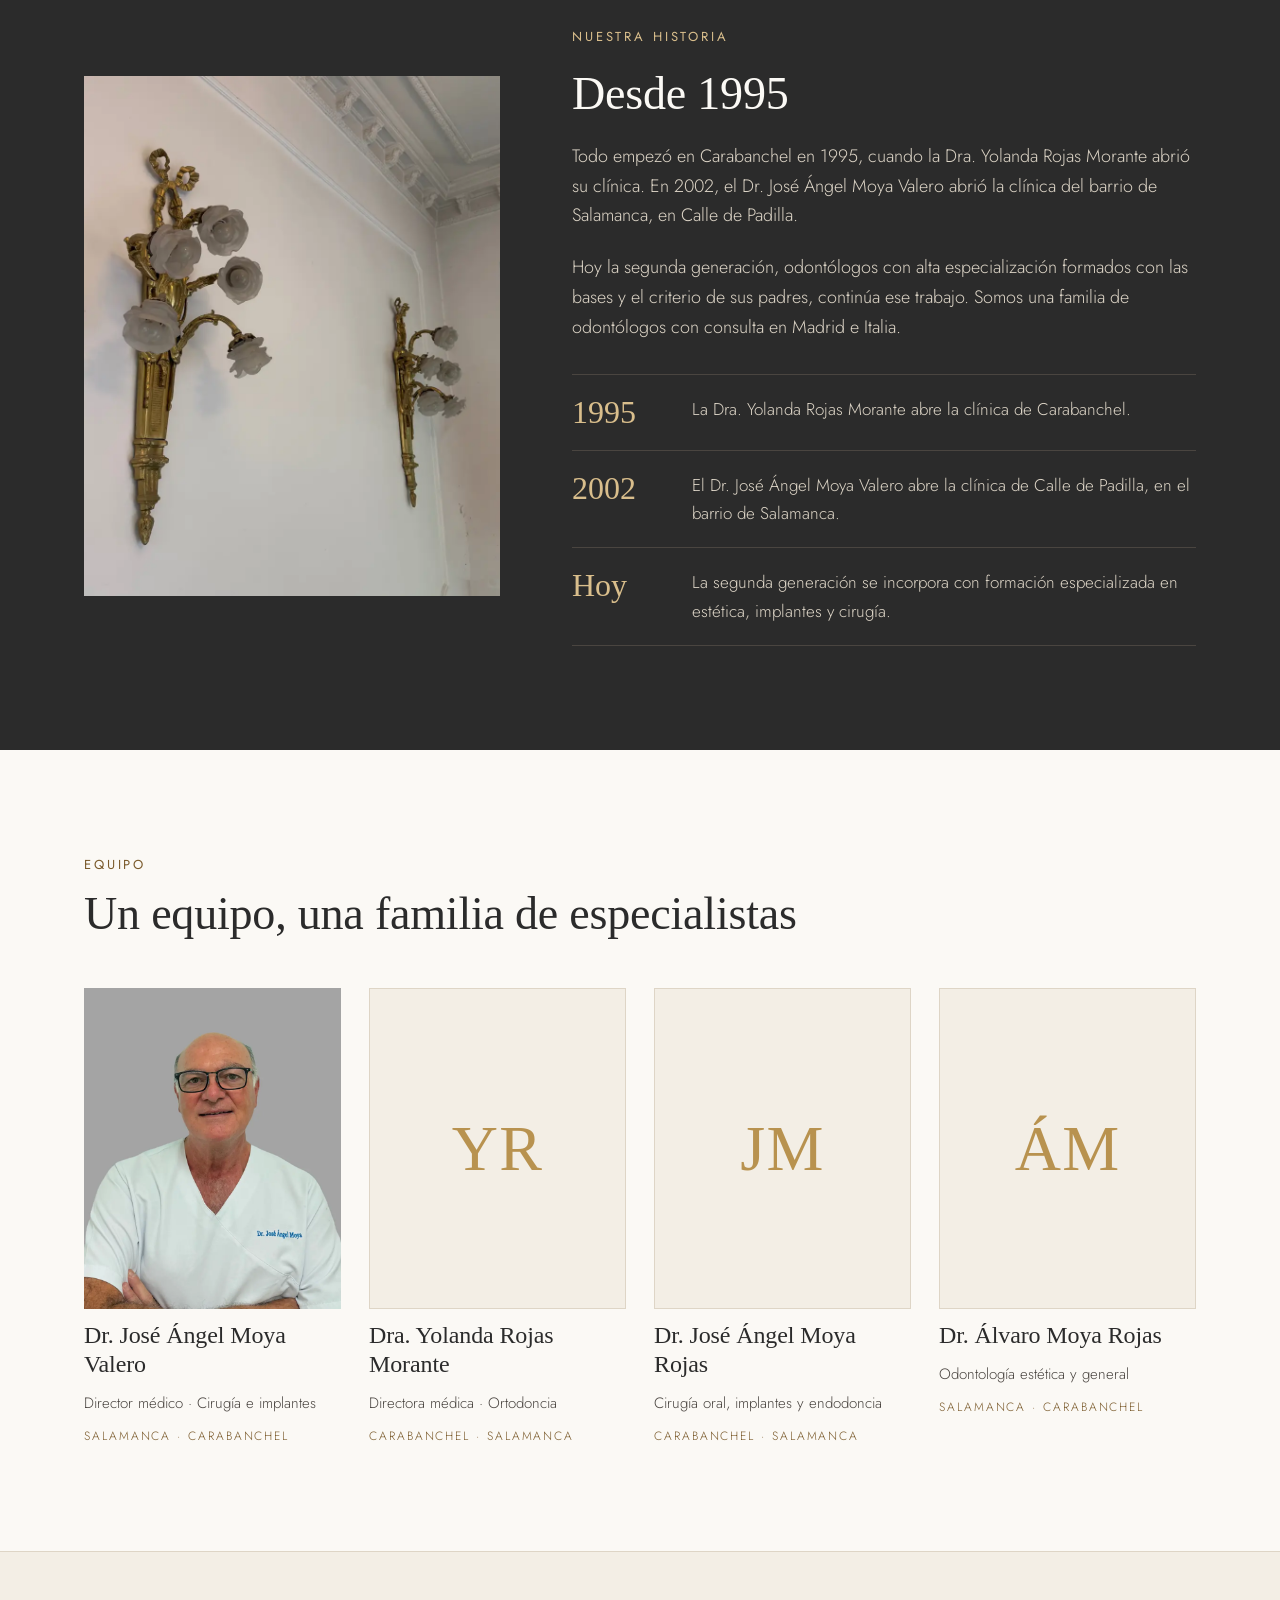
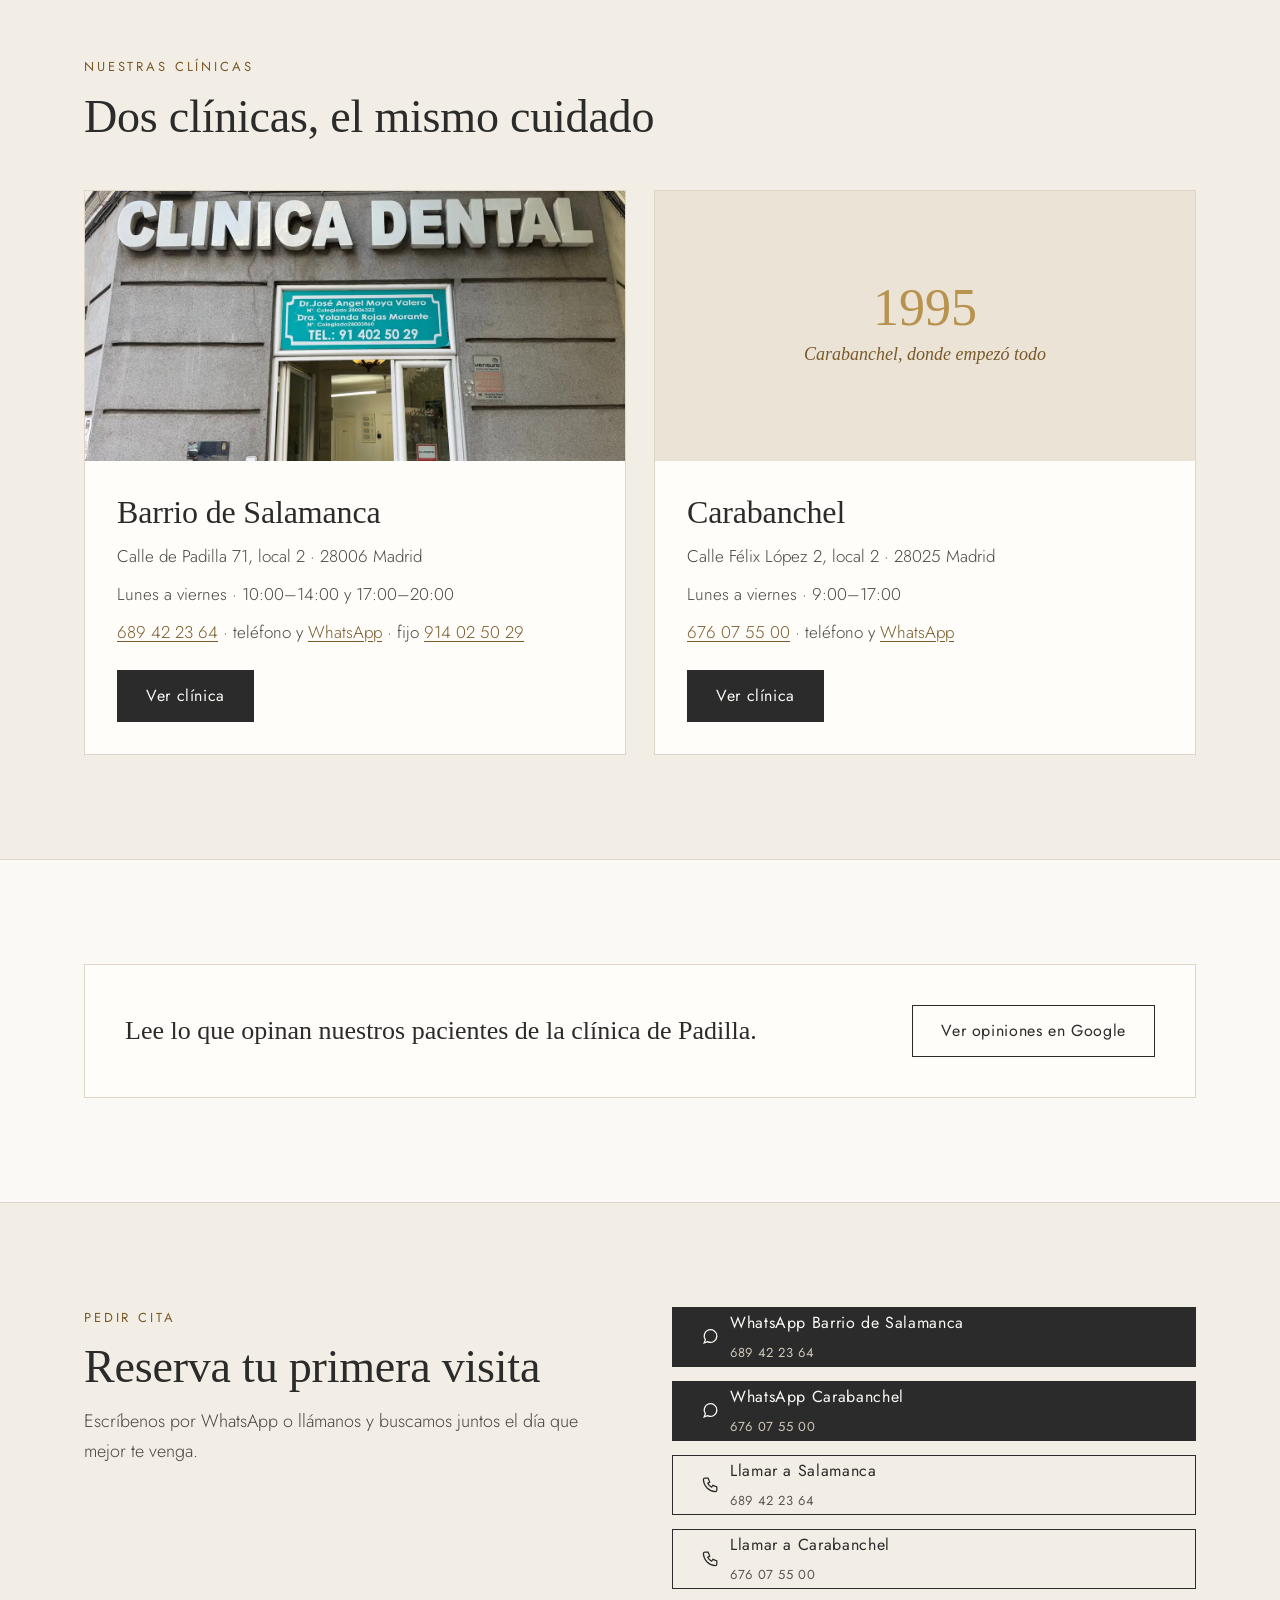
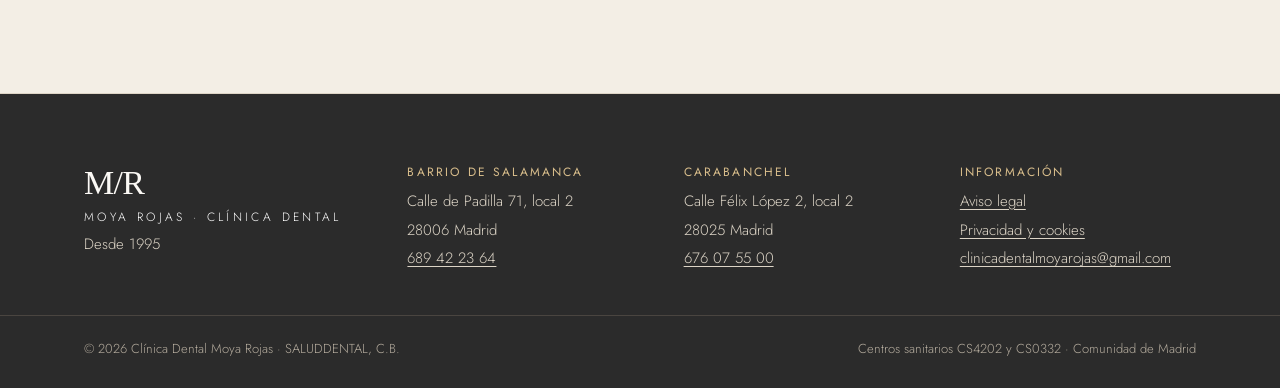
==== commit ebce279d: "SEO local: 'dentista' en títulos y texto, más de 30 años, metro de Padilla Co-Authored-By: Claude Op" ====
--- a/index.html
+++ b/index.html
@@ -4,12 +4,12 @@
 <meta charset="utf-8">
 <meta name="viewport" content="width=device-width, initial-scale=1">
 <title>Clínica Dental Moya Rojas · Dentistas en el barrio de Salamanca y Carabanchel desde 1995</title>
-<meta name="description" content="Clínica dental familiar en Madrid desde 1995. Estética dental mínimamente invasiva, carillas cerámicas, implantes, cirugía oral y ortodoncia también en adultos. Clínicas en Calle de Padilla 71 (barrio de Salamanca) y Calle Félix López 2 (Carabanchel).">
+<meta name="description" content="Dentistas en Madrid desde hace más de 30 años. Carillas cerámicas, implantes, cirugía oral y ortodoncia en adultos. Barrio de Salamanca (Padilla 71) y Carabanchel.">
 <link rel="canonical" href="https://www.clinicadentalmoyarojas.com/">
 <meta property="og:type" content="website">
 <meta property="og:url" content="https://www.clinicadentalmoyarojas.com/">
 <meta property="og:title" content="Clínica Dental Moya Rojas · Desde 1995">
-<meta property="og:description" content="Odontología de especialistas, con el trato de siempre. Barrio de Salamanca y Carabanchel.">
+<meta property="og:description" content="Más de 30 años de odontología familiar en Madrid. Barrio de Salamanca y Carabanchel.">
 <meta property="og:image" content="https://www.clinicadentalmoyarojas.com/img/og-clinica.jpg">
 <meta property="og:image:width" content="1200">
 <meta property="og:image:height" content="630">
@@ -85,7 +85,7 @@
     <div class="hero__txt">
       <span class="eyebrow">Clínica dental · Barrio de Salamanca y Carabanchel</span>
       <h1>Odontología de especialistas, con el trato de siempre</h1>
-      <p class="lead">Dos generaciones cuidando sonrisas en Madrid desde 1995. Estética mínimamente invasiva, implantes y cirugía oral, con un plan pensado solo para ti.</p>
+      <p class="lead">Más de 30 años y dos generaciones de dentistas cuidando sonrisas en Madrid. Estética mínimamente invasiva, implantes y cirugía oral, con un plan pensado solo para ti.</p>
       <div class="btns">
         <a class="btn btn--dark" href="#cita">Pedir primera visita</a>
         <a class="btn btn--line" href="#cita">
@@ -102,7 +102,7 @@
 
 <section class="cifras" aria-label="La clínica en cifras">
   <ul>
-    <li><strong>Desde 1995</strong><span>cuidando sonrisas en Madrid</span></li>
+    <li><strong>Más de 30 años</strong><span>cuidando sonrisas en Madrid, desde 1995</span></li>
     <li><strong>2 generaciones</strong><span>padres e hijos odontólogos</span></li>
     <li><strong>2 clínicas</strong><span>Salamanca y Carabanchel</span></li>
     <li><strong>Cirugía propia</strong><span>implantes en el mismo equipo</span></li>
